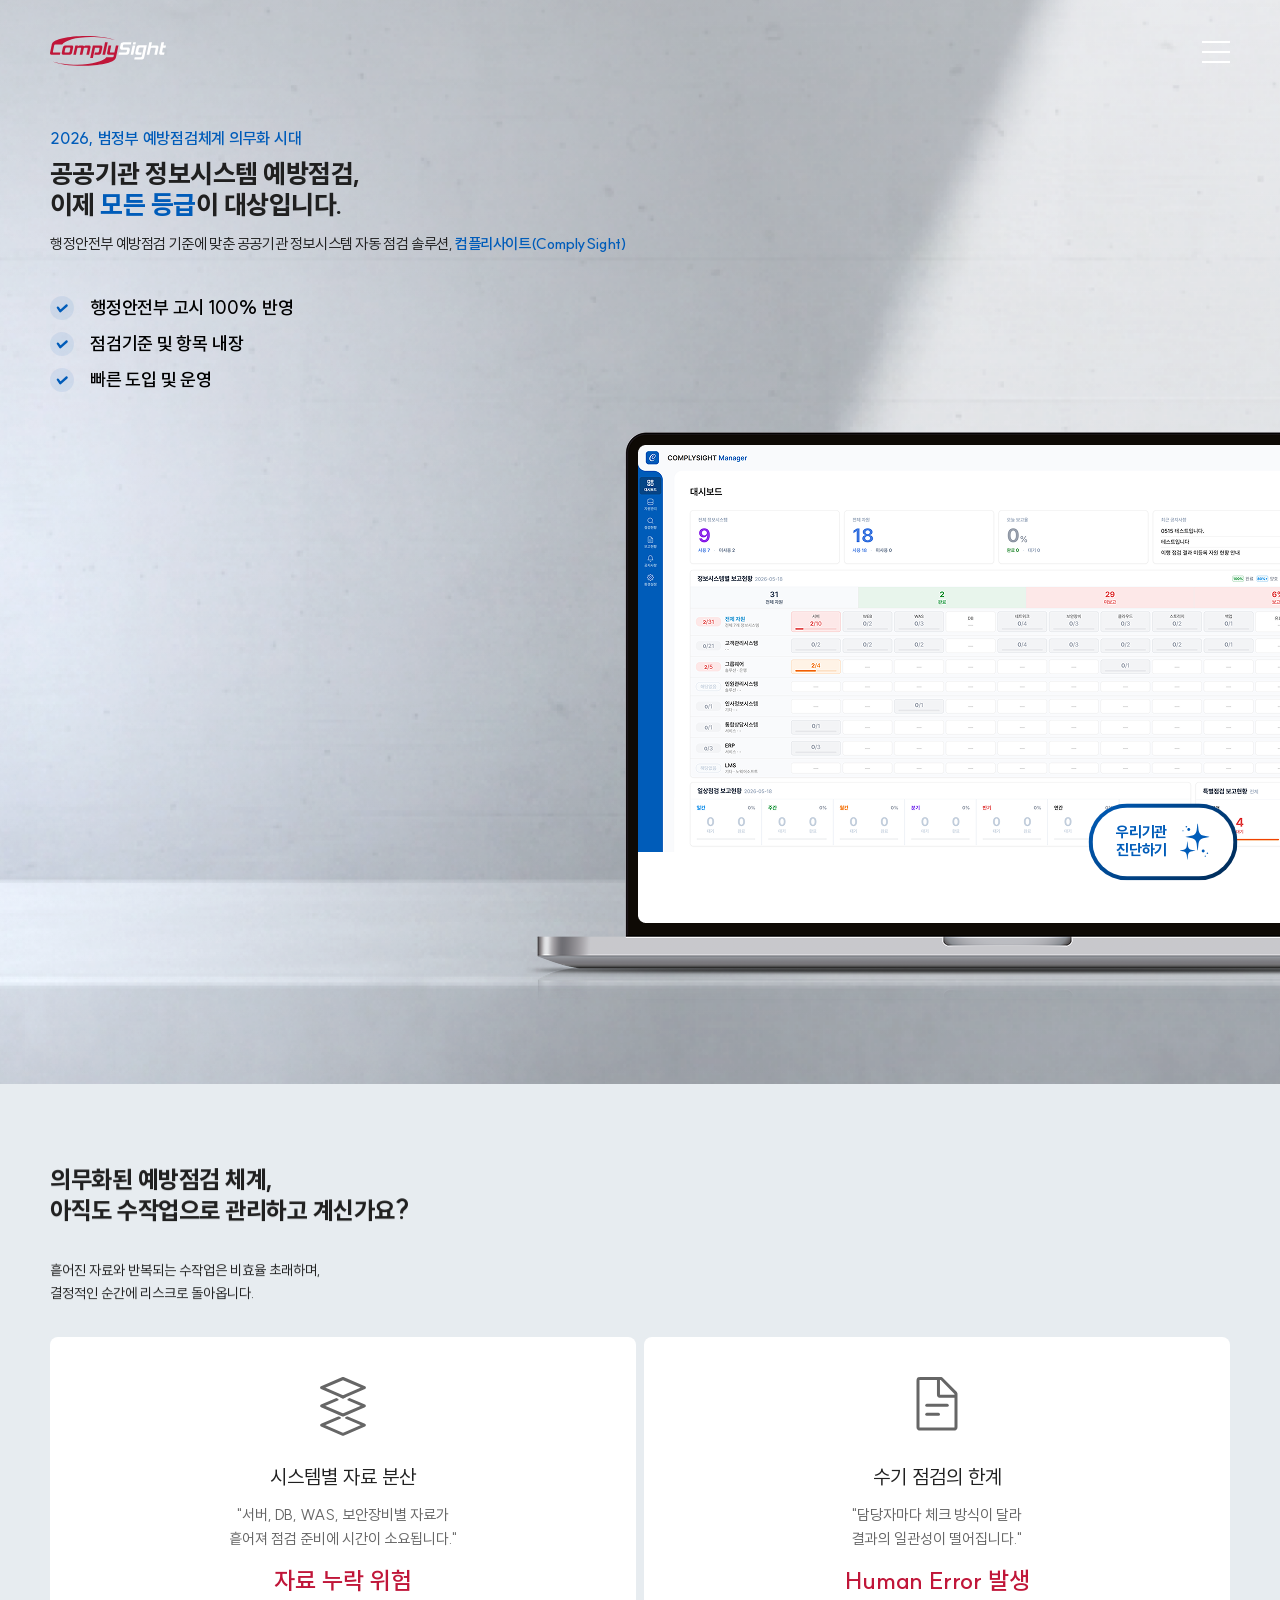
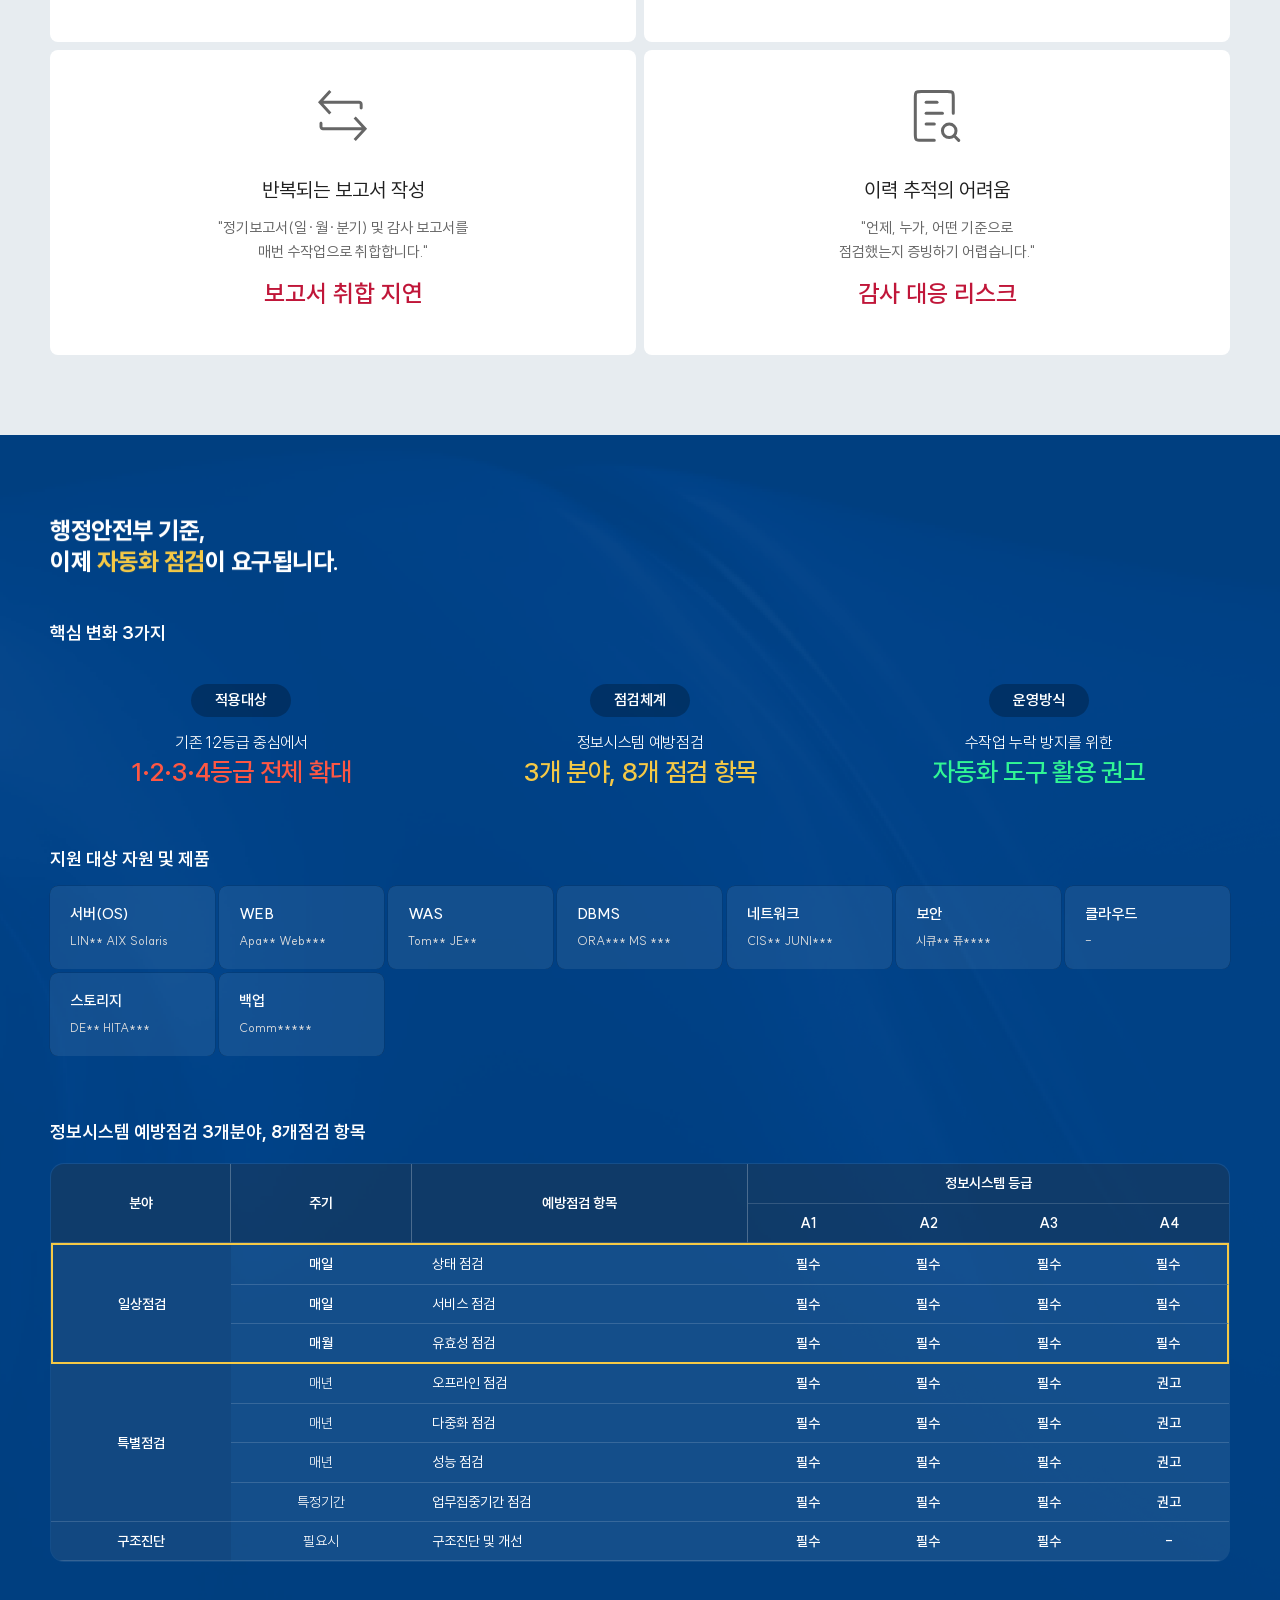
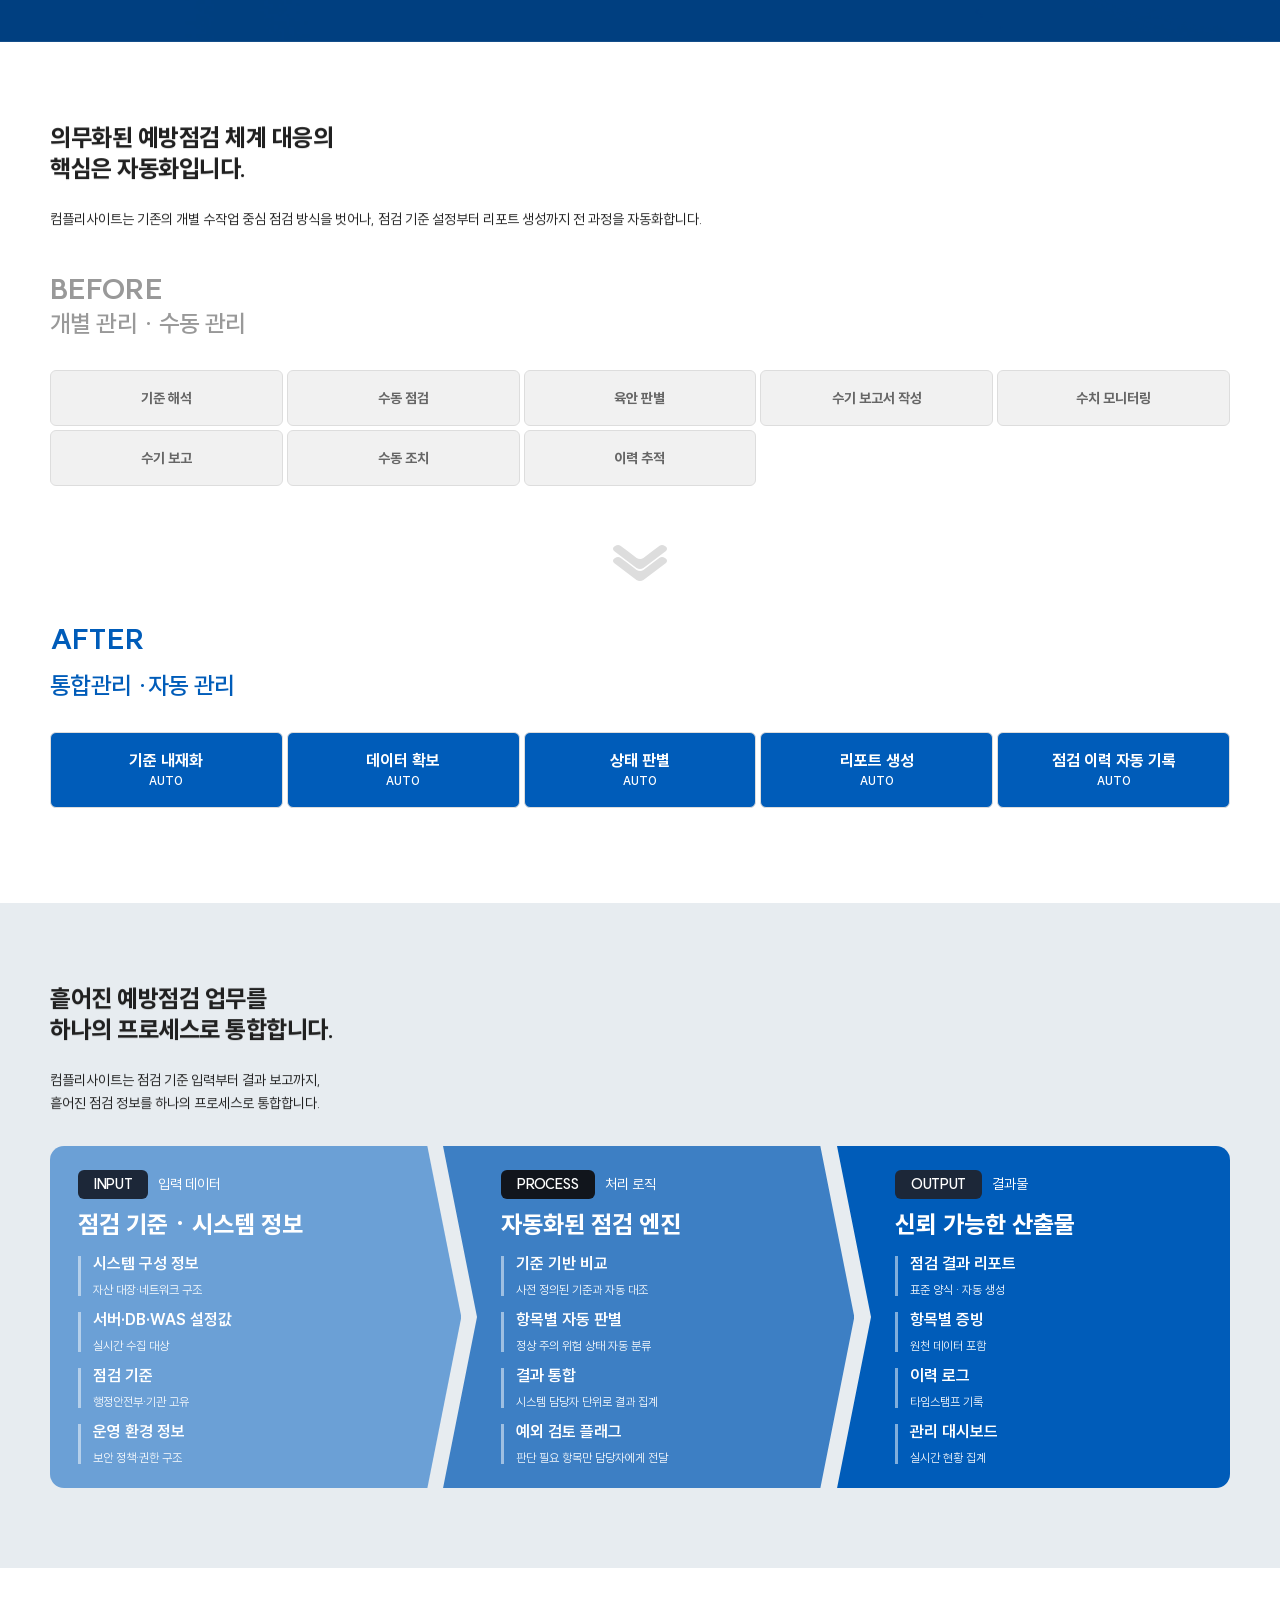
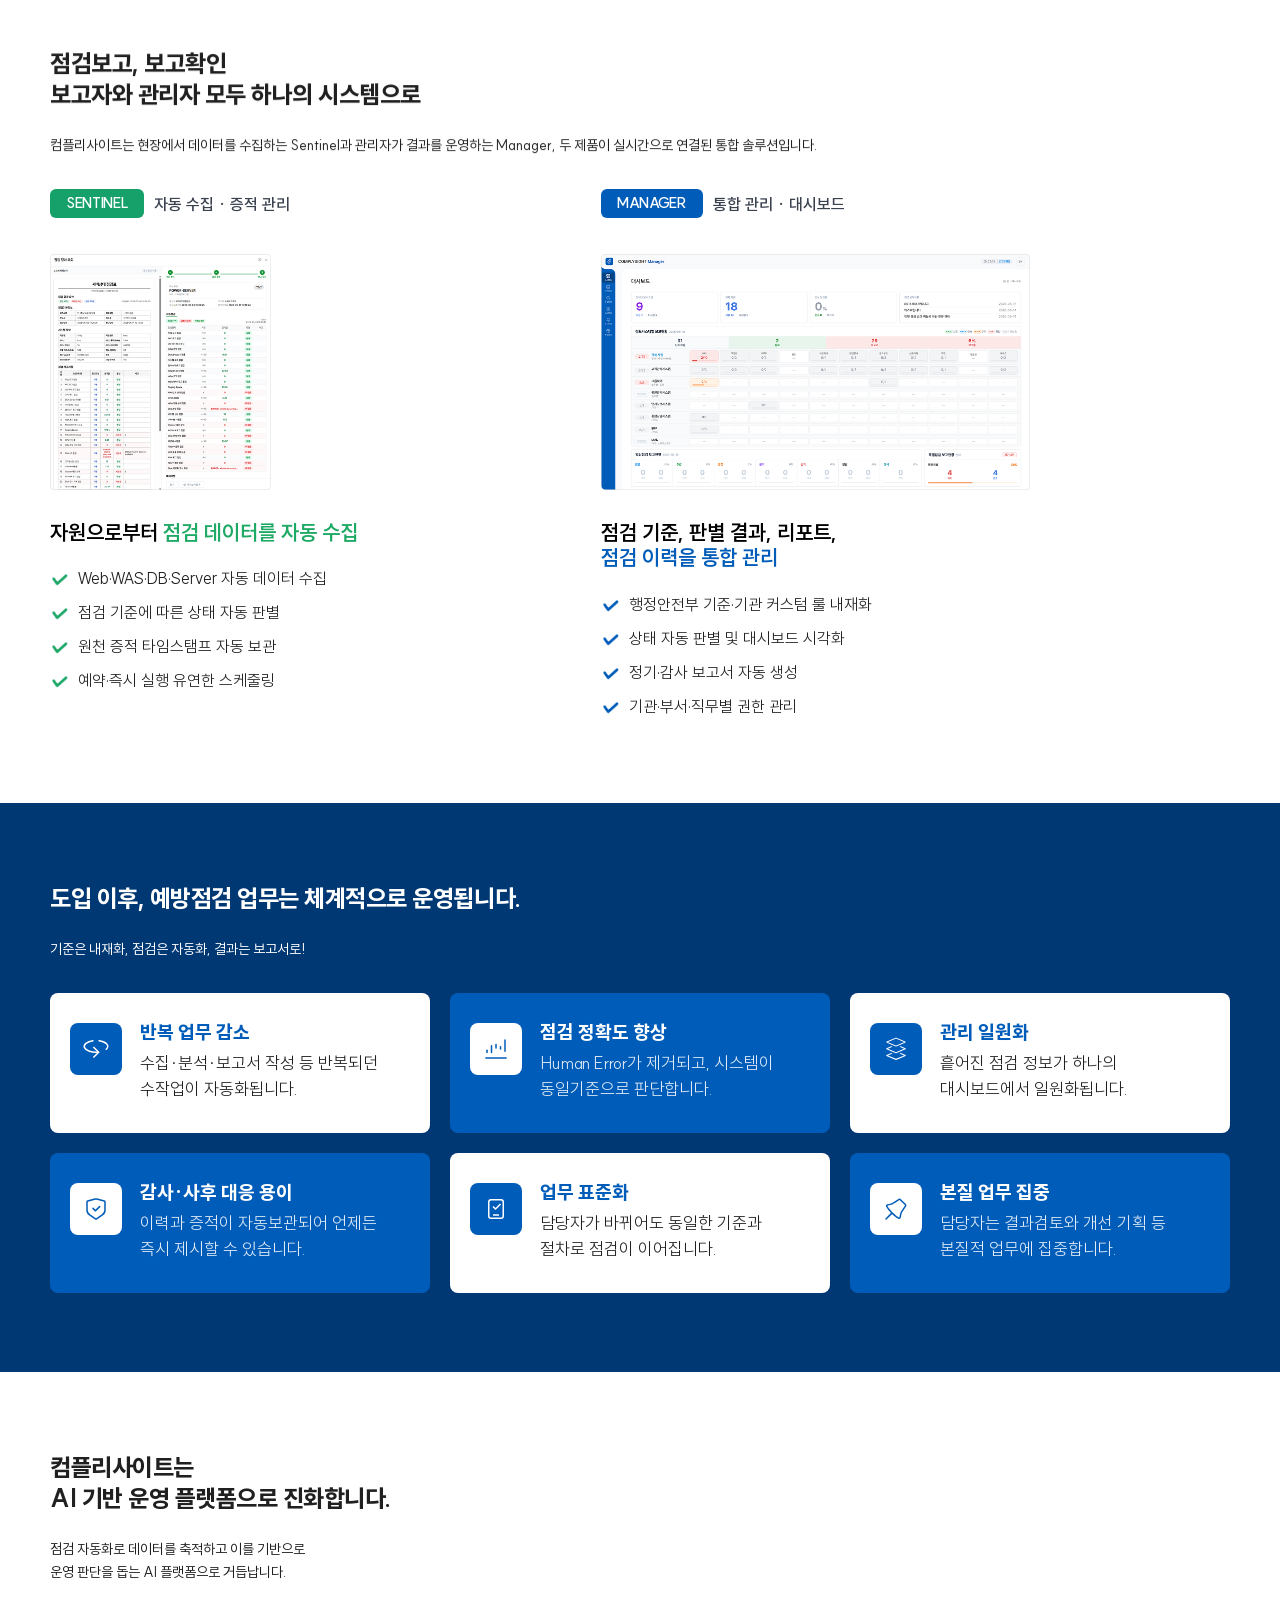
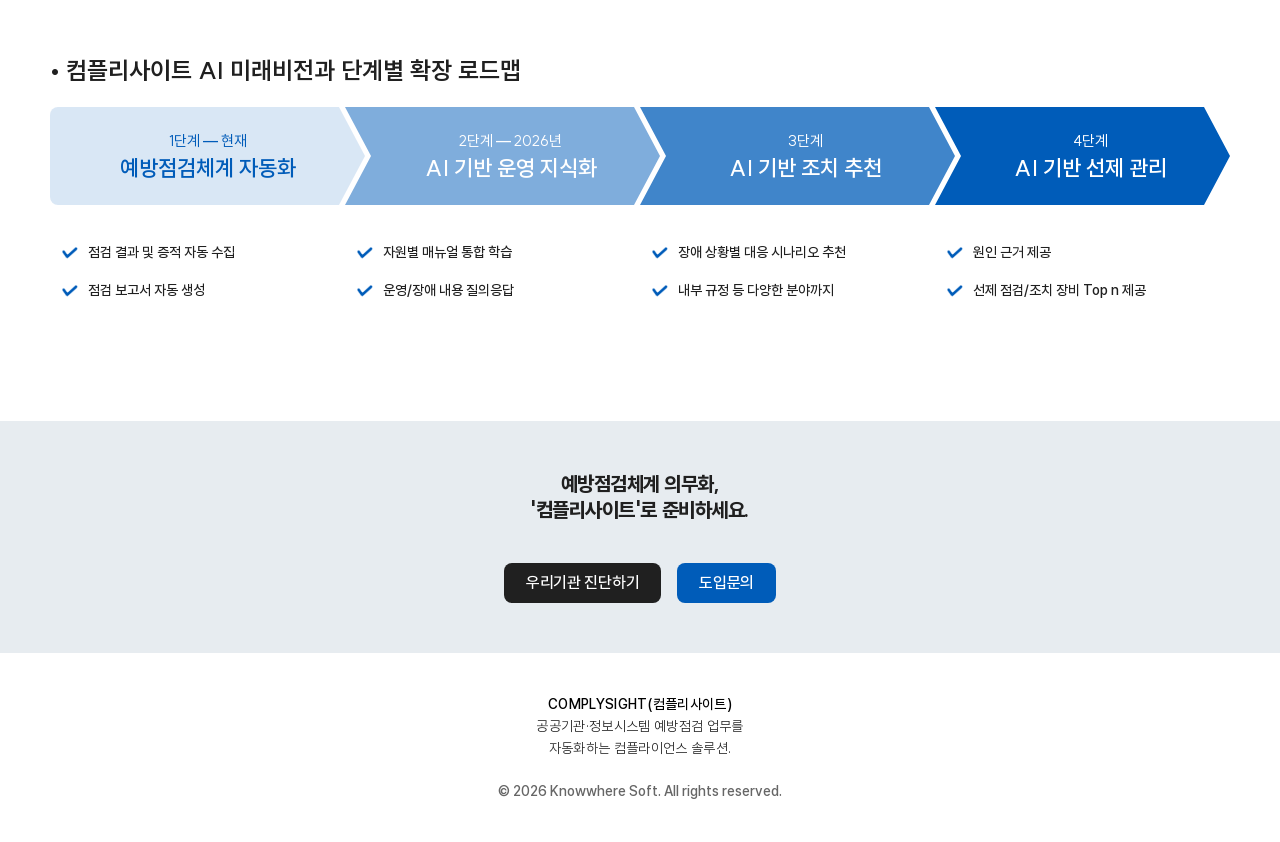
==== index.html @ 0e93faf1 "Tweak card/text styles and add buttons-float asset - card-desc 줄바꿈/정렬, 폰트 토큰화, gray-700·text-align 등" ====
<!DOCTYPE html>
<html lang="ko">

<head>
	<meta charset="UTF-8">
	<meta name="viewport" content="width=device-width, initial-scale=1.0">
	<title>컴플리사이트 랜딩페이지</title>
	<link rel="icon" href="assets/icons/favicon.ico">
	<link rel="stylesheet" href="css/common.css">
	<link rel="stylesheet" href="css/main.css">

</head>

<body>
	<div id="wrapper">
		<div class="contents-wrap">
			<!-- 헤더 -->
			<div class="header" id="header">
				<div class="contents-wrap">
					<div class="logo">
						<svg class="logo-svg" width="150" height="39" viewBox="0 0 150 39" fill="none"
							xmlns="http://www.w3.org/2000/svg" role="img" aria-label="컴플리사이트 로고">
							<path
								d="M28.6652 20.8664C28.5383 21.564 28.3481 22.1982 28.0944 22.6422C27.9041 23.0861 27.587 23.4032 27.2699 23.6569C26.9528 23.9106 26.5088 24.1009 25.938 24.1643C25.3672 24.2277 24.733 24.2912 23.9085 24.2912H18.581C17.3126 24.2912 16.4247 24.1643 15.9173 23.9106C15.4099 23.6569 15.1562 23.1496 15.1562 22.3885C15.1562 21.9445 15.2197 21.4372 15.3465 20.8664L16.4881 15.6023C16.6784 14.9047 16.8686 14.2704 17.0589 13.8265C17.2492 13.3825 17.5663 13.002 17.8834 12.8117C18.2005 12.558 18.6445 12.4312 19.2153 12.3044C19.7226 12.2409 20.4203 12.1775 21.1813 12.1775H26.5088C27.2065 12.1775 27.7773 12.2409 28.2212 12.3044C28.6652 12.3678 29.0457 12.4946 29.2994 12.6215C29.5531 12.7483 29.7433 12.9386 29.8702 13.1923C29.997 13.446 29.997 13.7631 29.997 14.0802C29.997 14.5241 29.9336 15.0315 29.8068 15.6023L28.6652 20.8664ZM25.4941 19.6613L26.1283 16.7439C26.1917 16.3 26.2551 15.9828 26.2551 15.7926C26.2551 15.4755 26.1283 15.2852 25.938 15.1584C25.7477 15.0949 25.3038 15.0315 24.6061 15.0315H21.879C21.4985 15.0315 21.1813 15.0315 20.9277 15.0949C20.674 15.0949 20.4837 15.2218 20.2934 15.2852C20.1032 15.412 20.0397 15.5389 19.9129 15.7926C19.8495 16.0463 19.7226 16.3 19.6592 16.7439L19.025 19.6613C18.9616 20.1053 18.8981 20.4224 18.8981 20.6127C18.8981 20.9298 19.025 21.12 19.2153 21.2469C19.4055 21.3103 19.8495 21.3737 20.5471 21.3737H23.2743C23.7182 21.3737 24.0353 21.3737 24.289 21.3103C24.5427 21.2469 24.733 21.1835 24.9233 21.0566C25.0501 20.9298 25.1769 20.7395 25.3038 20.5492C25.3672 20.359 25.4306 20.0419 25.4941 19.6613Z"
								fill="#C01639" />
							<path
								d="M50.4845 24.2912H47.0597L48.6453 16.8073C48.7087 16.4268 48.7721 16.1097 48.7721 15.856C48.7721 15.5389 48.6453 15.3486 48.455 15.2218C48.2647 15.1584 47.8208 15.0949 47.1231 15.0949H45.7913C45.3473 15.0949 45.0302 15.0949 44.7765 15.1584C44.5228 15.2218 44.3325 15.2852 44.1423 15.412C44.0154 15.5389 43.8886 15.7292 43.7617 15.9194C43.6983 16.1731 43.5715 16.4268 43.5081 16.8073L41.9225 24.2912H38.4977L40.2735 15.856C40.2735 15.5389 40.1467 15.3486 39.9564 15.2218C39.7661 15.1584 39.3222 15.0949 38.6245 15.0949H37.3561C36.9121 15.0949 36.595 15.0949 36.3413 15.1584C36.0877 15.2218 35.8974 15.2852 35.7071 15.412C35.5803 15.5389 35.4534 15.7292 35.3266 15.9194C35.2632 16.1731 35.1363 16.4268 35.0729 16.8073L33.5508 24.2912H30.126L32.7263 12.1775H36.1511L35.834 13.6996C36.4682 12.6849 37.3561 12.1775 38.4343 12.1775H40.6541C41.8591 12.1775 42.747 12.3044 43.1909 12.4946C43.6983 12.6849 43.952 13.0654 44.0154 13.6362C44.2057 13.1923 44.5862 12.8752 45.0936 12.6215C45.6644 12.3678 46.2352 12.2409 46.806 12.2409H49.0258C50.2942 12.2409 51.2456 12.3678 51.7529 12.6215C52.2603 12.8752 52.514 13.3825 52.514 14.1436C52.514 14.5241 52.4506 15.0315 52.2603 15.6657L50.4845 24.2912Z"
								fill="#C01639" />
							<path
								d="M66.3402 20.8657C66.2133 21.5633 66.023 22.1976 65.7694 22.6415C65.5157 23.0855 65.262 23.466 64.8814 23.6563C64.5009 23.91 64.057 24.0368 63.5496 24.1637C63.0422 24.2271 62.3446 24.2905 61.5835 24.2905H57.3976L58.0318 21.3731H60.9493C61.3932 21.3731 61.7738 21.3731 62.0274 21.3097C62.2811 21.2462 62.4714 21.1828 62.6617 21.056C62.7885 20.9291 62.9154 20.7389 62.9788 20.5486C63.0422 20.3583 63.1056 20.0412 63.2325 19.7241L63.8667 16.8067C63.9301 16.4261 63.9935 16.109 63.9935 15.9188C63.9935 15.6016 63.8667 15.4114 63.6764 15.2845C63.4862 15.1577 63.0422 15.1577 62.3446 15.1577H58.2221L55.4315 28.4129H52.0067L55.4315 12.2403H64.3106C65.5791 12.2403 66.467 12.3671 66.9744 12.6208C67.4818 12.8745 67.7354 13.3819 67.7354 14.1429C67.7354 14.5869 67.672 15.0943 67.5452 15.6651L66.3402 20.8657Z"
								fill="#C01639" />
							<path d="M71.2225 24.2897H67.7978L71.2225 8.18044H74.6474L71.2225 24.2897Z"
								fill="#C01639" />
							<path class="logo-wm"
								d="M102.553 20.8673C102.363 21.565 102.173 22.1992 101.982 22.6432C101.792 23.0871 101.475 23.4042 101.158 23.6579C100.841 23.9116 100.397 24.1019 99.8261 24.1653C99.3187 24.2287 98.6211 24.2921 97.7966 24.2921H88.4735L89.1077 21.3747H97.1623C97.5429 21.3747 97.86 21.3747 98.1137 21.3113C98.3674 21.2479 98.5576 21.1845 98.7479 21.121C98.9382 20.9942 99.0016 20.8673 99.1284 20.6137C99.1918 20.36 99.3187 20.1063 99.3821 19.6623L99.4455 19.2818C99.509 18.8378 99.5724 18.5207 99.5724 18.3305C99.5724 17.8231 99.2553 17.6328 98.621 17.6328H93.6741C92.6594 17.6328 91.8983 17.4425 91.2641 16.9986C90.6933 16.5546 90.3762 15.9838 90.3762 15.2862C90.3762 15.2228 90.3762 15.0959 90.3762 15.0325C90.3762 14.9691 90.3762 14.8422 90.4396 14.7788L91.1372 11.5443C91.3275 10.8466 91.5177 10.2124 91.708 9.76845C91.8983 9.32449 92.2154 8.94396 92.5325 8.75369C92.8496 8.5 93.2936 8.37316 93.8644 8.24631C94.3718 8.18289 95.0694 8.11947 95.8305 8.11947H105.217L104.583 11.0369H96.5915C96.211 11.0369 95.8939 11.0369 95.6402 11.1003C95.3865 11.1637 95.1962 11.2272 95.006 11.2906C94.8157 11.4174 94.7523 11.5443 94.6254 11.798C94.562 12.0516 94.4352 12.3053 94.3717 12.7493L94.3083 13.1298C94.2449 13.5738 94.1815 13.8909 94.1815 14.0812C94.1815 14.3983 94.3083 14.5885 94.4986 14.7154C94.7523 14.7788 95.1328 14.8422 95.8305 14.8422H100.524C102.3 14.8422 103.187 15.6667 103.187 17.3791C103.187 17.6962 103.187 18.0133 103.124 18.3305L102.553 20.8673Z"
								fill="currentColor" />
							<path class="logo-wm"
								d="M107.689 24.2921H104.265L106.865 12.1785H110.29L107.689 24.2921ZM110.543 10.91H107.119L107.689 8.11947H111.114L110.543 10.91Z"
								fill="currentColor" />
							<path class="logo-wm"
								d="M122.023 26.9551C121.896 27.6527 121.706 28.2869 121.452 28.7309C121.262 29.1749 120.945 29.492 120.628 29.7457C120.311 29.9993 119.867 30.1896 119.296 30.253C118.725 30.3165 118.091 30.3799 117.266 30.3799H108.895L109.529 27.4625H116.632C117.013 27.4625 117.393 27.4625 117.647 27.399C117.901 27.3356 118.091 27.2722 118.281 27.1453C118.408 27.0185 118.535 26.8282 118.662 26.638C118.725 26.4477 118.852 26.1306 118.915 25.7501L121.199 15.0317H117.076C116.632 15.0317 116.252 15.0317 115.998 15.0951C115.744 15.1585 115.554 15.222 115.364 15.3488C115.237 15.4757 115.11 15.6659 115.047 15.8562C114.983 16.0465 114.92 16.3636 114.793 16.6807L114.159 19.5981C114.095 19.9786 114.032 20.2957 114.032 20.486C114.032 20.8031 114.159 20.9934 114.349 21.1202C114.539 21.2471 114.983 21.2471 115.681 21.2471H118.598L117.964 24.1645H113.715C112.446 24.1645 111.558 24.0377 111.051 23.784C110.544 23.5303 110.29 23.0229 110.29 22.2618C110.29 21.8179 110.353 21.3105 110.48 20.7397L111.622 15.4757C111.812 14.778 112.002 14.1438 112.193 13.6998C112.383 13.2559 112.7 12.8753 113.017 12.6216C113.334 12.368 113.778 12.2411 114.349 12.1143C114.856 12.0508 115.554 11.9874 116.315 11.9874H125.194L122.023 26.9551Z"
								fill="currentColor" />
							<path class="logo-wm"
								d="M138.39 24.2921H134.966L136.551 16.8083C136.615 16.3644 136.678 16.0473 136.678 15.857C136.678 15.5399 136.551 15.3496 136.361 15.2228C136.171 15.1593 135.727 15.0959 135.029 15.0959H132.302C131.858 15.0959 131.541 15.0959 131.287 15.1593C131.034 15.2228 130.843 15.2862 130.653 15.413C130.526 15.5399 130.399 15.7301 130.272 15.9204C130.209 16.1741 130.082 16.4278 130.019 16.8083L128.433 24.2921H125.008L128.433 8.11947H131.858L130.653 13.7006C131.287 12.6859 132.175 12.1785 133.253 12.1785H136.868C138.137 12.1785 139.025 12.3053 139.532 12.559C140.039 12.8127 140.293 13.3201 140.293 14.0812C140.293 14.5251 140.23 15.0325 140.103 15.6033L138.39 24.2921Z"
								fill="currentColor" />
							<path class="logo-wm"
								d="M147.463 24.2897H144.673C143.404 24.2897 142.516 24.1628 142.009 23.9092C141.501 23.6555 141.248 23.1481 141.248 22.387C141.248 21.9431 141.311 21.4357 141.438 20.8649L144.102 8.18044H147.527L146.639 12.176H150L149.366 15.0935H146.068L145.116 19.6599C145.053 20.1038 144.99 20.4209 144.99 20.6112C144.99 20.9283 145.116 21.1186 145.307 21.2454C145.497 21.3088 145.941 21.3723 146.639 21.3723H148.097L147.463 24.2897Z"
								fill="currentColor" />
							<path
								d="M45.9811 0C23.4662 0 4.94694 4.24929 2.79058 9.64018C2.79058 9.70361 2.72716 9.70361 2.72716 9.76703C2.47347 10.211 2.34662 10.7818 2.15636 11.5429L0.190269 20.8659C0.0634242 21.4367 0 21.9441 0 22.3881C0 23.1491 0.25369 23.6565 0.761068 23.9102C1.26845 24.1639 2.15636 24.2907 3.4248 24.2907H12.8113L13.4455 21.3733H5.39089C4.75667 21.3733 4.31271 21.3099 4.05903 21.2465C3.86876 21.183 3.74191 20.9293 3.74191 20.6122C3.74191 20.4854 3.80534 20.1683 3.86876 19.6609L5.32747 12.6845C5.39089 12.3039 5.45432 12.0502 5.58116 11.7965C5.64458 11.5429 5.77143 11.416 5.96169 11.2892C6.08854 11.1623 6.34223 11.0989 6.59592 11.0355C6.8496 10.9721 7.16672 10.9721 7.61067 10.9721H15.7921C19.4706 6.08854 32.9162 1.33187 52.3868 1.33187C65.3883 1.33187 76.9312 2.98085 84.2882 5.51774C76.8044 2.2832 62.4709 0 45.9811 0Z"
								fill="#C01639" />
							<path
								d="M85.2398 12.1775L83.2737 21.3737H79.1512C78.517 21.3737 78.073 21.3103 77.8194 21.2469C77.6291 21.12 77.5022 20.9298 77.5022 20.6127C77.5022 20.359 77.5657 20.1053 77.6291 19.7248L79.2146 12.1775H75.7898L73.9506 20.8664C73.8237 21.4372 73.7603 22.008 73.7603 22.3885C73.7603 23.1496 74.014 23.6569 74.5214 23.9106C75.0288 24.1643 75.9167 24.2912 77.1851 24.2912H82.6394L82.3223 25.8133C82.2589 26.1938 82.1955 26.5109 82.0686 26.7012C82.0052 26.8915 81.8784 27.0817 81.6881 27.2086C81.5613 27.3354 81.3076 27.3988 81.0539 27.4623C80.8002 27.5257 80.4831 27.5257 80.0391 27.5257H72.9358C69.2573 32.4092 54.7336 37.1025 35.3264 37.1025C22.3249 37.1025 10.782 35.4535 3.42503 32.9166C10.782 36.278 25.1154 38.5612 41.6052 38.5612C63.9299 38.5612 82.3223 34.3753 84.7324 29.0478C84.7958 28.9844 84.7958 28.921 84.8592 28.8576C85.0495 28.4136 85.2398 27.8428 85.43 27.0817L88.5377 12.3044H85.2398V12.1775Z"
								fill="#C01639" />
						</svg>
					</div>
					<!-- pc용 -->
					<ul class="gnb lg-none">
						<li><a href="#features" class="gnb-menu">컴플리사이트</a></li>
						<li><a href="#pricing" class="gnb-menu">매니저</a></li>
						<li><a href="#contact" class="gnb-menu">센티널</a></li>
						<li><a href="#contact" class="gnb-menu">가격</a></li>
					</ul>
					<div class="buttons lg-none">
						<a href="" class="btn introbtn blackbg">예방점검 항목 확인</a>
						<a href="" class="btn introbtn bluebg">도입 문의</a>
					</div>
					<!-- //pc용 -->
					<button type="button" class="btn btn-hamburger" aria-label="메뉴 열기" aria-expanded="false"
						data-target=".menuPop">
						<span></span>
					</button>
				</div>
				<!-- 모바일 메뉴 패널 -->
				<div class="layerPop menuPop">
					<div class="layerbg backdrop"></div>
					<div class="layerPop-contents">
						<ul class="contents-top">
							<li class="logos">
								<a href="/" class="logo"></a>
							</li>

						</ul>
						<div class="layerPop-maincontent">
							<ul class="menus">
								<li class="menu">
									<a href="#" class="menu-tit">컴플리사이트</a>
								</li>
								<li class="menu">
									<a href="#" class="menu-tit">
										매니저
									</a>
								</li>
								<li class="menu">
									<a href="#" class="menu-tit">
										센티널
									</a>
								</li>
								<li class="menu">
									<a href="#" class="menu-tit">
										가격
									</a>
								</li>
							</ul>
							<div class="buttons popbottomBtn">
								<a href="" class="btn intro-smallbtn blackbg">예방점검 항목 확인</a>
								<a href="" class="btn intro-smallbtn bluebg">도입 문의</a>
							</div>
						</div>

					</div>
				</div>
			</div>
			<!-- //헤더 -->

			<div class="container">
				<!-- Part1: 컴플리사이트 인트로 -->
				<section class="section1 scene" data-scene="hero">
					<div class="contents-wrap">
						<div class="visual-contents">
							<div class="visual-top">
								<p class="visual-subtit">2026, 범정부 예방점검체계 의무화 시대</p>
								<p class="visual-tit">공공기관 정보시스템 예방점검,<br>
									이제 <span class="blue-txt">모든 등급</span>이 대상입니다.</p>
							</div>
							<p class="visual-middle">행정안전부 예방점검 기준에 맞춘 공공기관 정보시스템 자동 점검 솔루션,<br class="lg-block">
								<span class="blue-txt visual-name">컴플리사이트(ComplySight)</span>
							</p>
							<ul class="visual-bottom">
								<li class="visual-point">
									행정안전부 고시 100% 반영
								</li>
								<li class="visual-point">
									점검기준 및 항목 내장
								</li>
								<li class="visual-point">
									빠른 도입 및 운영
								</li>
							</ul>
						</div>
						<div class="visual-image">
							<img src="assets/images/section1-laptop.png" alt="">

						</div>
						<!-- 플로팅 진단 버튼 (PC: 우하단 고정 / 모바일: 중앙 타원 고정) -->
						<a href="#" class="float-diagnose" aria-label="우리기관 진단하기">
							<span class="float-diagnose-txt"><span class="fd-line1">우리기관</span> <span
									class="fd-line2">진단하기</span></span>
							<img class="float-diagnose-ico" src="assets/icons/btn-float.svg" alt="">
						</a>
					</div>
				</section>
				<!-- //Part1: 컴플리사이트 인트로 -->

				<!-- Part2: 수작업 문제점 -->
				<section class="section2 scene" data-scene="problem">
					<div class="contents-wrap">
						<div class="section-head">
							<p class="section-tit">의무화된 예방점검 체계,<br>아직도 수작업으로 관리하고 계신가요?</p>
							<p class="section-subtit">흩어진 자료와 반복되는 수작업은 비효율 초래하며, <br class="md-block">결정적인 순간에 리스크로
								돌아옵니다.</p>
						</div>
						<ul class="cards">
							<li class="card">
								<div class="card-ico">
									<img src="assets/icons/section2-icon1.svg" alt="">
								</div>
								<div class="card-contents">
									<p class="card-tit">시스템별 자료 분산</p>
									<p class="card-desc">"서버, DB, WAS, 보안장비별 자료가<br>
										흩어져 점검 준비에 시간이 소요됩니다."</p>
									<p class="card-danger">자료 누락 위험</p>
								</div>
							</li>
							<li class="card">
								<div class="card-ico">
									<img src="assets/icons/section2-icon2.svg" alt="">
								</div>
								<div class="card-contents">
									<p class="card-tit">수기 점검의 한계</p>
									<p class="card-desc">"담당자마다 체크 방식이 달라<br>
										결과의 일관성이 떨어집니다."</p>
									<p class="card-danger">Human Error 발생</p>
								</div>
							</li>
							<li class="card">
								<div class="card-ico">
									<img src="assets/icons/section2-icon3.svg" alt="">
								</div>
								<div class="card-contents">
									<p class="card-tit">반복되는 보고서 작성</p>
									<p class="card-desc">"정기보고서(일·월·분기) 및 감사 보고서를<br>
										매번 수작업으로 취합합니다."</p>
									<p class="card-danger">보고서 취합 지연</p>
								</div>
							</li>
							<li class="card">
								<div class="card-ico">
									<img src="assets/icons/section2-icon4.svg" alt="">
								</div>
								<div class="card-contents">
									<p class="card-tit">이력 추적의 어려움</p>
									<p class="card-desc">"언제, 누가, 어떤 기준으로<br>
										점검했는지 증빙하기 어렵습니다."</p>
									<p class="card-danger">감사 대응 리스크</p>
								</div>
							</li>
						</ul>
					</div>
				</section>
				<!-- //Part2: 수작업 문제점 -->

				<!-- Part3: 자동화 점검 항목-->
				<section class="section3 scene" data-scene="table">
					<div class="contents-wrap">
						<div class="section-head">
							<p class="section-tit white-txt">행정안전부 기준,<br>
								이제 <span class="yellow-txt">자동화 점검</span>이 요구됩니다.</p>
						</div>
						<ul class="rev-contents">
							<li class="rev-left">
								<p class="rev-label">핵심 변화 3가지</p>
								<div class="change-row">
									<div class="change-item">
										<span class="change-pill">적용대상</span>
										<p class="change-from">기존 1·2등급 중심에서</p>
										<p class="change-to lightred-txt">1·2·3·4등급 전체 확대</p>
									</div>
									<div class="change-item">
										<span class="change-pill">점검체계</span>
										<p class="change-from">정보시스템 예방점검</p>
										<p class="change-to yellow-txt">3개 분야, 8개 점검 항목</p>
									</div>
									<div class="change-item">
										<span class="change-pill">운영방식</span>
										<p class="change-from">수작업 누락 방지를 위한</p>
										<p class="change-to lightgreen-txt">자동화 도구 활용 권고</p>
									</div>
								</div>
								<p class="rev-label product-label">지원 대상 자원 및 제품</p>
								<ul class="product-grid">
									<li class="product-card">
										<p class="product-tit">서버(OS)</p>
										<p class="product-sub">LIN** AIX Solaris</p>
									</li>
									<li class="product-card">
										<p class="product-tit">WEB</p>
										<p class="product-sub">Apa** Web***</p>
									</li>
									<li class="product-card">
										<p class="product-tit">WAS</p>
										<p class="product-sub">Tom** JE**</p>
									</li>
									<li class="product-card">
										<p class="product-tit">DBMS</p>
										<p class="product-sub">ORA*** MS ***</p>
									</li>
									<li class="product-card">
										<p class="product-tit">네트워크</p>
										<p class="product-sub">CIS** JUNI***</p>
									</li>
									<li class="product-card">
										<p class="product-tit">보안</p>
										<p class="product-sub">시큐** 퓨****</p>
									</li>
									<li class="product-card">
										<p class="product-tit">클라우드</p>
										<p class="product-sub">-</p>
									</li>
									<li class="product-card">
										<p class="product-tit">스토리지</p>
										<p class="product-sub">DE** HITA***</p>
									</li>
									<li class="product-card">
										<p class="product-tit">백업</p>
										<p class="product-sub">Comm*****</p>
									</li>
								</ul>
							</li>
							<li class="rev-right">
								<p class="rev-label">정보시스템 예방점검 3개분야, 8개점검 항목</p>
								<div class="table-scroll">
									<table class="table">
										<colgroup>
											<col style="width: 15%">
											<col style="width: 15%">
											<col style="width: 28%">
											<col style="width: 10%">
											<col style="width: 10%">
											<col style="width: 10%">
											<col style="width: 10%">
										</colgroup>
										<thead>
											<tr>
												<th rowspan="2">분야</th>
												<th rowspan="2">주기</th>
												<th rowspan="2">예방점검 항목</th>
												<th colspan="4">정보시스템 등급</th>
											</tr>
											<tr>
												<th class="br-none">A1</th>
												<th class="br-none">A2</th>
												<th class="br-none">A3</th>
												<th>A4</th>
											</tr>
										</thead>
										<tbody>
											<tr class="grp">
												<td rowspan="3" class="title">일상점검</td>
												<td class="txt-bold">매일</td>
												<td class="txt-left">상태 점검</td>
												<td class="txt-bold">필수</td>
												<td class="txt-bold">필수</td>
												<td class="txt-bold">필수</td>
												<td class="txt-bold">필수</td>
											</tr>
											<tr class="grp">
												<td class="txt-bold">매일</td>
												<td class="txt-left">서비스 점검</td>
												<td class="txt-bold">필수</td>
												<td class="txt-bold">필수</td>
												<td class="txt-bold">필수</td>
												<td class="txt-bold">필수</td>
											</tr>
											<tr class="grp">
												<td class="txt-bold">매월</td>
												<td class="txt-left">유효성 점검</td>
												<td class="txt-bold">필수</td>
												<td class="txt-bold">필수</td>
												<td class="txt-bold">필수</td>
												<td class="txt-bold">필수</td>
											</tr>
											<tr>
												<td rowspan="4" class="title">특별점검</td>
												<td class="txt-light">매년</td>
												<td class="txt-left">오프라인 점검</td>
												<td class="txt-bold">필수</td>
												<td class="txt-bold">필수</td>
												<td class="txt-bold">필수</td>
												<td class="txt-bold">권고</td>
											</tr>
											<tr>
												<td class="txt-light">매년</td>
												<td class="txt-left">다중화 점검</td>
												<td class="txt-bold">필수</td>
												<td class="txt-bold">필수</td>
												<td class="txt-bold">필수</td>
												<td class="txt-bold">권고</td>
											</tr>
											<tr>
												<td class="txt-light">매년</td>
												<td class="txt-left">성능 점검</td>
												<td class="txt-bold">필수</td>
												<td class="txt-bold">필수</td>
												<td class="txt-bold">필수</td>
												<td class="txt-bold">권고</td>
											</tr>
											<tr>
												<td class="txt-light">특정기간</td>
												<td class="txt-left">업무집중기간 점검</td>
												<td class="txt-bold">필수</td>
												<td class="txt-bold">필수</td>
												<td class="txt-bold">필수</td>
												<td class="txt-bold">권고</td>
											</tr>
											<tr>
												<td class="title">구조진단</td>
												<td class="txt-light">필요시</td>
												<td class="txt-left">구조진단 및 개선</td>
												<td class="txt-bold">필수</td>
												<td class="txt-bold">필수</td>
												<td class="txt-bold">필수</td>
												<td class="txt-bold">-</td>
											</tr>
										</tbody>
									</table>
								</div>
							</li>
						</ul>
					</div>
				</section>
				<!-- //Part3: 자동화 점검 항목-->

				<!-- Part4: 자동관리-->
				<section class="section4 scene" data-scene="after">
					<div class="contents-wrap">
						<div class="section-head">
							<p class="section-tit">의무화된 예방점검 체계 대응의<br>
								핵심은 자동화입니다.</p>
							<p class="section-subtit">컴플리사이트는 기존의 개별 수작업 중심 점검 방식을 벗어나, 점검 기준 설정부터 리포트 생성까지 전 과정을
								자동화합니다.</p>
						</div>
						<ul class="before-after">
							<li class="before">
								<p class="maintit">BEFORE <span class="subtit">개별 관리 · 수동 관리</span></p>
								<ul class="smallboxs">
									<li class="smallbox">기준 해석</li>
									<li class="smallbox">수동 점검</li>
									<li class="smallbox">육안 판별</li>
									<li class="smallbox">수기 보고서 작성</li>
									<li class="smallbox">수치 모니터링</li>
									<li class="smallbox">수기 보고</li>
									<li class="smallbox">수동 조치</li>
									<li class="smallbox">이력 추적</li>
								</ul>
							</li>
							<div class="arrow-down">
								<svg width="54" height="36" viewBox="0 0 54 36" fill="none"
									xmlns="http://www.w3.org/2000/svg">
									<path class="chevron chevron-lower" fill-rule="evenodd" clip-rule="evenodd"
										d="M52.3266 18.5545L30.4272 34.9503C28.4242 36.3499 25.4864 36.3499 23.4834 34.9503L1.71747 18.5545C-0.285526 17.0549 -0.686126 15.0554 1.31687 13.5558L2.11807 12.9559C3.85401 11.8562 5.85701 11.5563 7.45941 12.856C12.8007 16.8549 18.2756 20.9539 23.617 24.9529C25.62 26.3525 28.5577 26.3525 30.4272 24.9529C35.902 20.9539 41.2434 16.8549 46.5847 12.856C48.1871 11.5563 50.1901 11.8562 51.926 12.9559L52.7272 13.5558C54.7302 15.0554 54.1961 17.0549 52.3266 18.5545Z"
										fill="#DDDDDD" />
									<path class="chevron chevron-upper" fill-rule="evenodd" clip-rule="evenodd"
										d="M52.3266 6.5545L30.4272 22.9503C28.4242 24.3499 25.4864 24.3499 23.4834 22.9503L1.71747 6.5545C-0.285526 5.05489 -0.686126 3.0554 1.31687 1.55579L2.11807 0.955947C3.85401 -0.14377 5.85701 -0.443692 7.45941 0.855972C12.8007 4.85494 18.2756 8.95388 23.617 12.9529C25.62 14.3525 28.5577 14.3525 30.4272 12.9529C35.902 8.95388 41.2434 4.85494 46.5847 0.855972C48.1871 -0.443692 50.1901 -0.14377 51.926 0.955947L52.7272 1.55579C54.7302 3.0554 54.1961 5.05489 52.3266 6.5545Z"
										fill="#DDDDDD" />
								</svg>

							</div>
							<li class="after">
								<p class="maintit blue-txt">AFTER <span class="subtit blue-txt">통합관리 ·<span
											class="auto-emph"><i>자</i><i>동</i> <i>관</i><i>리</i></span></span></p>
								<ul class="smallboxs type1">
									<li class="smallbox bluebg">
										기준 내재화
										<p class="smallbox-subtit">AUTO</p>
									</li>
									<li class="smallbox bluebg">
										데이터 확보
										<p class="smallbox-subtit">AUTO</p>
									</li>
									<li class="smallbox bluebg">
										상태 판별
										<p class="smallbox-subtit">AUTO</p>
									</li>
									<li class="smallbox bluebg">
										리포트 생성
										<p class="smallbox-subtit">AUTO</p>
									</li>
									<li class="smallbox bluebg">
										점검 이력 자동 기록
										<p class="smallbox-subtit">AUTO</p>
									</li>
								</ul>
							</li>
						</ul>
					</div>
				</section>
				<!-- //Part4: 자동관리-->

				<!-- Part5: 프로세스-->
				<section class="section5 scene" data-scene="system">
					<div class="contents-wrap">
						<div class="section-head">
							<p class="section-tit">흩어진 예방점검 업무를<br>
								하나의 프로세스로 통합합니다.</p>
							<p class="section-subtit">컴플리사이트는 점검 기준 입력부터 결과 보고까지, <br class="sm-block">흩어진 점검 정보를 하나의
								프로세스로 통합합니다.</p>
						</div>
						<div class="ipo-flow">
							<div class="ipo-card ipo-input">
								<p class="ipo-head"><span class="ipo-pill dark">INPUT</span> 입력 데이터</p>
								<h3>점검 기준 · 시스템 정보</h3>
								<ul class="ipo-list">
									<li><b>시스템 구성 정보</b><span>자산 대장·네트워크 구조</span></li>
									<li><b>서버·DB·WAS 설정값</b><span>실시간 수집 대상</span></li>
									<li><b>점검 기준</b><span>행정안전부·기관 고유</span></li>
									<li><b>운영 환경 정보</b><span>보안 정책·권한 구조</span></li>
								</ul>
							</div>
							<div class="ipo-card ipo-process ">
								<p class="ipo-head"><span class="ipo-pill darker">PROCESS</span> 처리 로직</p>
								<h3>자동화된 점검 엔진</h3>
								<ul class="ipo-list">
									<li><b>기준 기반 비교</b><span>사전 정의된 기준과 자동 대조</span></li>
									<li><b>항목별 자동 판별</b><span>정상 주의 위험 상태 자동 분류</span></li>
									<li><b>결과 통합</b><span>시스템 담당자 단위로 결과 집계</span></li>
									<li><b>예외 검토 플래그</b><span>판단 필요 항목만 담당자에게 전달</span></li>
								</ul>
							</div>
							<div class="ipo-card ipo-output ">
								<p class="ipo-head"><span class="ipo-pill dark">OUTPUT</span> 결과물</p>
								<h3>신뢰 가능한 산출물</h3>
								<ul class="ipo-list">
									<li><b>점검 결과 리포트</b><span>표준 양식 · 자동 생성</span></li>
									<li><b>항목별 증빙</b><span>원천 데이터 포함</span></li>
									<li><b>이력 로그</b><span>타임스탬프 기록</span></li>
									<li><b>관리 대시보드</b><span>실시간 현황 집계</span></li>
								</ul>
							</div>
						</div>
					</div>
				</section>
				<!-- //Part5: 프로세스-->

				<!-- Part6: sentinel&manager-->
				<section class="section6" data-scene="one">
					<div class="contents-wrap">
						<div class="section-head">
							<p class="section-tit">점검보고, 보고확인<br>
								보고자와 관리자 모두 하나의 시스템으로</p>
							<p class="section-subtit">컴플리사이트는 현장에서 데이터를 수집하는 Sentinel과 관리자가 결과를 운영하는 Manager, 두 제품이
								실시간으로 연결된 통합 솔루션입니다.</p>
						</div>
						<div class="product-cols">
							<div class="product-col ">
								<p class="product-tag"><span class="ipo-pill green">SENTINEL</span> 자동 수집 · 증적 관리</p>
								<div class="product-shot">
									<img src="assets/images/section6-img1.png" alt="Sentinel 점검 결과 조회 화면">
								</div>
								<h3>자원으로부터 <span class="sentinel-txt">점검 데이터를 자동 수집</span></h3>
								<ul class="check-list green-check">
									<li>Web·WAS·DB·Server 자동 데이터 수집</li>
									<li>점검 기준에 따른 상태 자동 판별</li>
									<li>원천 증적 타임스탬프 자동 보관</li>
									<li>예약·즉시 실행 유연한 스케줄링</li>
								</ul>
							</div>
							<div class="product-col ">
								<p class="product-tag"><span class="ipo-pill blue">MANAGER</span> 통합 관리 · 대시보드</p>
								<div class="product-shot">
									<img src="assets/images/section6-img2.png" alt="Manager 통합 대시보드 화면">
								</div>
								<h3>점검 기준, 판별 결과, 리포트, <br class="sm-block"><span class="manager-txt">점검 이력을 통합
										관리</span></h3>
								<ul class="check-list blue-check">
									<li>행정안전부 기준·기관 커스텀 룰 내재화</li>
									<li>상태 자동 판별 및 대시보드 시각화</li>
									<li>정기·감사 보고서 자동 생성</li>
									<li>기관·부서·직무별 권한 관리</li>
								</ul>
							</div>
						</div>
					</div>
				</section>
				<!-- //Part6: sentinel&manager-->

				<!-- Part7: 프로세스 장점-->
				<section class="section7 scene" data-scene="benefit">
					<div class="contents-wrap">
						<div class="section-head">
							<p class="section-tit white-txt">도입 이후,<br class="lg-block">
								예방점검 업무는 체계적으로 운영됩니다.</p>
							<p class="section-subtit white-txt">기준은 내재화, 점검은 자동화, 결과는 보고서로!</p>
						</div>
						<div class="benefit-grid">
							<div class="benefit-card ">
								<div class="benefit-ico"><img src="assets/icons/section7-icon1.svg" alt=""></div>
								<div>
									<h3>반복 업무 감소</h3>
									<p>수집·분석·보고서 작성 등 반복되던 수작업이 자동화됩니다.</p>
								</div>
							</div>
							<div class="benefit-card highlight ">
								<div class="benefit-ico"><img src="assets/icons/section7-icon2.svg" alt=""></div>
								<div>
									<h3>점검 정확도 향상</h3>
									<p>Human Error가 제거되고, 시스템이 동일기준으로 판단합니다.</p>
								</div>
							</div>
							<div class="benefit-card ">
								<div class="benefit-ico"><img src="assets/icons/section7-icon3.svg" alt=""></div>
								<div>
									<h3>관리 일원화</h3>
									<p>흩어진 점검 정보가 하나의 대시보드에서 일원화됩니다.</p>
								</div>
							</div>
							<div class="benefit-card highlight ">
								<div class="benefit-ico"><img src="assets/icons/section7-icon4.svg" alt=""></div>
								<div>
									<h3>감사·사후 대응 용이</h3>
									<p>이력과 증적이 자동보관되어 언제든 즉시 제시할 수 있습니다.</p>
								</div>
							</div>
							<div class="benefit-card ">
								<div class="benefit-ico"><img src="assets/icons/section7-icon5.svg" alt=""></div>
								<div>
									<h3>업무 표준화</h3>
									<p>담당자가 바뀌어도 동일한 기준과 절차로 점검이 이어집니다.</p>
								</div>
							</div>
							<div class="benefit-card highlight ">
								<div class="benefit-ico"><img src="assets/icons/section7-icon6.svg" alt=""></div>
								<div>
									<h3>본질 업무 집중</h3>
									<p>담당자는 결과검토와 개선 기획 등 본질적 업무에 집중합니다.</p>
								</div>
							</div>
						</div>
					</div>
				</section>
				<!-- //Part7: 프로세스 장점-->

				<!-- Part8: 로드맵-->
				<section class="section8 scene" data-scene="ai">
					<div class="contents-wrap">
						<div class="section-head">
							<p class="section-tit ">컴플리사이트는<br>
								AI 기반 운영 플랫폼으로 진화합니다.</p>
							<p class="section-subtit ">점검 자동화로 데이터를 축적하고 이를 기반으로 <br class="sm-block">운영 판단을 돕는 AI 플랫폼으로
								거듭납니다.</p>
						</div>
						<p class="road-label ">• 컴플리사이트 AI 미래비전과 단계별 확장 로드맵</p>
						<div class="roadmap ">
							<div class="road-col">
								<div class="road-step s1">
									<p class="road-stage blue-txt">1단계 — 현재</p>
									<h3 class="blue-txt">예방점검체계 자동화</h3>
								</div>
								<ul class="check-list blue-check">
									<li>점검 결과 및 증적 자동 수집</li>
									<li>점검 보고서 자동 생성</li>
								</ul>
							</div>
							<div class="road-col">
								<div class="road-step s2">
									<p class="road-stage white-txt">2단계 — 2026년</p>
									<h3 class="white-txt">AI 기반 운영 지식화</h3>
								</div>
								<ul class="check-list blue-check">
									<li>자원별 매뉴얼 통합 학습</li>
									<li>운영/장애 내용 질의응답</li>
								</ul>
							</div>
							<div class="road-col">
								<div class="road-step s3">
									<p class="road-stage white-txt">3단계</p>
									<h3 class="white-txt">AI 기반 조치 추천</h3>
								</div>
								<ul class="check-list blue-check">
									<li>장애 상황별 대응 시나리오 추천</li>
									<li>내부 규정 등 다양한 분야까지</li>
								</ul>
							</div>
							<div class="road-col">
								<div class="road-step s4">
									<p class="road-stage white-txt">4단계</p>
									<h3 class="white-txt">AI 기반 선제 관리</h3>
								</div>
								<ul class="check-list blue-check">
									<li>원인 근거 제공</li>
									<li>선제 점검/조치 장비 Top n 제공</li>
								</ul>
							</div>
						</div>
					</div>
				</section>
				<!-- //Part8: 로드맵-->

				<!-- 도입&진단 버튼 -->
				<div class="cta-box">
					<p class="section-tit txt-center">예방점검체계 의무화,<br class="md-block">'컴플리사이트'로 준비하세요.</p>
					<div class="buttons">
						<a href="" class="btn cta blackbg white-txt">우리기관 진단하기</a>
						<a href="" class="btn cta bluebg white-txt">도입문의</a>
					</div>
				</div>
				<!-- //도입&진단 버튼 -->


			</div>
			<div class="footer">
				<p class="footer-brand">COMPLYSIGHT(컴플리사이트)</p>
				<p class="footer-desc">공공기관·정보시스템 예방점검 업무를 <br class="md-block">자동화하는 컴플라이언스 솔루션.</p>
				<p class="footer-copy">© 2026 Knowwhere Soft. All rights reserved.</p>
			</div>
		</div>

	</div>



	<script src="https://code.jquery.com/jquery-3.7.1.min.js"></script>
	<script src="js/main.js"></script>
</body>

</html>
---- css/common.css ----
@charset "utf-8";

@font-face {
    font-family: "SUIT";
    src: url(../assets/font/SUIT-Thin.woff2) format("woff2");
    font-weight: 100;
}
@font-face {
    font-family: "SUIT";
    src: url(../assets/font/SUIT-Light.woff2) format("woff2");
    font-weight: 300;
}
@font-face {
    font-family: "SUIT";
    src: url(../assets/font/SUIT-Regular.woff2) format("woff2");
    font-weight: 400;
}
@font-face {
    font-family: "SUIT";
    src: url(../assets/font/SUIT-Medium.woff2) format("woff2");
    font-weight: 500;
}
@font-face {
    font-family: "SUIT";
    src: url(../assets/font/SUIT-SemiBold.woff2) format("woff2");
    font-weight: 600;
}
@font-face {
    font-family: "SUIT";
    src: url(../assets/font/SUIT-Bold.woff2) format("woff2");
    font-weight: 700;
}
@font-face {
    font-family: "SUIT";
    src: url(../assets/font/SUIT-ExtraBold.woff2) format("woff2");
    font-weight: 800;
}
@font-face {
    font-family: "Pretendard";
    src: url(../assets/font/Pretendard-ExtraLight.woff2) format("woff2");
    font-weight: 100;
}
@font-face {
    font-family: "Pretendard";
    src: url(../assets/font/Pretendard-Light.woff2) format("woff2");
    font-weight: 300;
}
@font-face {
    font-family: "Pretendard";
    src: url(../assets/font/Pretendard-Medium.woff2) format("woff2");
    font-weight: 500;
}
@font-face {
    font-family: "Pretendard";
    src: url(../assets/font/Pretendard-SemiBold.woff2) format("woff2");
    font-weight: 600;
}
@font-face {
    font-family: "Pretendard";
    src: url(../assets/font/Pretendard-Bold.woff2) format("woff2");
    font-weight: 700;
}

:root {
    /* Color */
    /* Primary */
    --color-primary-100: #005cb926;
    --color-primary-200: #005cb980;
    --color-primary-300: #005cb9bf;
    --color-primary-500: #005cb9;
    --color-primary-500-rgb: 0, 87, 185;

    /* pure */
    --color-white: #fff;
    --color-black: #202020;
    --color-lightred: #ff5743;
    --color-red: #c01639;
    --color-yellow: #f5c946;
    --color-lightgreen: #31f595;
    --color-green: #25ada3;
    --color-sky: #e0edfb;
    --color-brand: #004286;

    /* Neutral */
    --color-gray-500: #dddddd;
    --color-gray-600: #929292;
    --color-gray-700: #666666;
    --color-gray-800: #333333;

    /*//Color*/

    /* 1920px 기준 스케일 단위
       - 1920px 이하: 1px 고정(=1920 시안 그대로)
       - 1920px 초과: 화면 폭에 비례해 확대(1920 시안을 비율 그대로 확대)
       사용법: 길이값 N px -> calc(N * var(--u)) */
    --u: max(1px, 100vw / 1920);

    /* Font */
    --font-xsmall: calc(12 * var(--u));
    --font-small: calc(14 * var(--u));
    --font-primary: calc(16 * var(--u));
    --font-medium: calc(20 * var(--u));
    --font-large: calc(24 * var(--u));
    --font-2xlarge: calc(48 * var(--u));
    /* --font-3xlarge: 72px; */
    /* //Font */

    /* layout */
    --layout-type1: 1544px; /* 본문 공통 콘텐츠 너비 */
    --layout-type2: 1640px;

    /* //layout */
}
* {
    margin: 0;
    padding: 0;
    border: 0;
    box-sizing: border-box;
    vertical-align: baseline;
    font-family: "SUIT", "Pretendard", sans-serif;
    line-height: 100%;
}
html,
body {
    font-size: calc(16 * var(--u));
    font-family: "SUIT", "Pretendard", sans-serif;
    height: 100%;
    -webkit-overflow-scrolling: touch;
    overflow-scrolling: touch;
}
body {
    line-height: 100%;
    overflow-x: hidden;
    overflow-y: scroll;
}
table {
    border-collapse: collapse;
    table-layout: fixed;
    width: 100%;
    position: relative;
}

p,
span {
    word-break: keep-all;
    color: var(--color-black);
}
a {
    text-decoration: none;
    color: var(--color-black);
}
ul,
li {
    list-style: none;
}
label {
    display: inline-flex;
    align-items: center;
    column-gap: calc(8 * var(--u));
    cursor: pointer;
    position: relative;
    -webkit-user-select: none;
    -ms-user-select: none;
    user-select: none;
}

*:focus-visible {
    outline: none;
}

section {
    position: relative;
    width: 100%;
    min-height: 100vh;
}
section + section {
    padding: calc(180 * var(--u)) 0 calc(220 * var(--u));
}
img {
    max-width: 100%;
}
#wrapper {
    width: 100%;
    position: relative;
    min-height: 200px;
}
.contents-wrap {
    width: 100%;
    margin: 0 auto;
    position: relative;
    display: flex;
    flex-direction: column;
}
/* Start: 글씨 색 조정 */
.lightred-txt {
    color: var(--color-lightred);
}
.red-txt {
    color: var(--color-red);
}
.yellow-txt {
    color: var(--color-yellow);
}
.lightgreen-txt {
    color: var(--color-lightgreen);
}
.blue-txt {
    color: var(--color-primary-500);
}
.gray-txt {
    color: var(--color-gray-600);
}
.black-txt {
    color: var(--color-black);
}
.white-txt {
    color: var(--color-white) !important;
}
/* //End: 글씨 색 조정 */

/*Start: 배경색 조정 */
.bluebg {
    background-color: var(--color-primary-500);
}
.blackbg {
    background-color: var(--color-black);
}
/* //End: 배경색 조정 */

/* 글씨 굵기 */
.txt-light {
    font-weight: 300;
}
.txt-regular {
    font-weight: 400;
}
.txt-bold {
    font-weight: 600;
}
/* //글씨 굵기 */

/* 글씨 위치 */
.txt-left {
    text-align: left;
}
.txt-center {
    text-align: center;
}
.txt-right {
    text-align: right;
}
/* //글씨 위치 */

.buttons {
    display: flex;
    gap: calc(10 * var(--u));
}
.btn {
    cursor: pointer;
    padding: calc(5 * var(--u)) calc(10 * var(--u));
    transition: background-color 0.25s ease;
}
/* 버튼 hover: 배경을 더 어둡게 */
.btn.bluebg:hover {
    background-color: var(--color-brand);
}
.btn.blackbg:hover {
    /* 검정→검정은 변화가 안 보이므로 살짝 밝은 톤으로(자연스럽지만 호버가 보이게) */
    background-color: #3d3d3d;
}
.lg-block {
    display: block;
}
.md-block {
    display: none;
}
/**************************Start:header ***************************/
.header {
    position: fixed;
    top: 0;
    left: 0;
    z-index: 100;
    background: transparent;
    transition:
        transform 0.35s ease,
        height 0.3s;
    display: flex;
    align-items: center;
    width: 100%;
}
.header > .contents-wrap {
    display: flex;
    flex-direction: row;
    justify-content: space-between;
    align-items: center;
    width: 100%;
    height: calc(42 * var(--u));
    margin: calc(50 * var(--u)) auto;
    max-width: 90vw;
}
.gnb {
    display: flex;
    /* 헤더 폭에 따라 좌우로 밀리지 않도록 컨테이너 정중앙에 절대 고정 */
    position: absolute;
    left: 50%;
    top: 50%;
    transform: translate(-50%, -50%);
    /* 중앙 고정(left:50%)을 유지하면서 1280→1920 구간에서 gap을 유동적으로 축소
       (1920: 90px → 1281: ~30px) → 넓은 버튼과 겹치지 않게 함. 1920↑은 --u로 확대 */
    gap: clamp(30px, calc(9.39vw - 90px), calc(90 * var(--u)));
    white-space: nowrap;
}
.gnb-menu {
    display: inline-block;
    /* 좌우 패딩도 좁아질수록 축소(20px→12px)해 메뉴 전체 폭을 줄임 */
    padding: calc(16 * var(--u)) clamp(12px, calc(1.25vw - 4px), calc(20 * var(--u)));
    border-radius: calc(8 * var(--u));
    font-size: calc(22 * var(--u));
    font-weight: 700;
    color: var(--color-black);
    white-space: nowrap;
    transition:
        background-color 0.3s ease,
        color 0.3s ease;
}
/* 메뉴가 검정색(밝은 섹션)일 때 hover 박스: 흰색 35% */
.gnb-menu:hover {
    background-color: rgba(255, 255, 255, 0.35);
}

.introbtn {
    padding: calc(11 * var(--u)) calc(25 * var(--u));
    font-size: calc(20 * var(--u));
    font-weight: 400;
    color: var(--color-white);
    border-radius: calc(21 * var(--u));
    white-space: nowrap;
    flex-shrink: 0;
    transition:
        background-color 0.3s ease,
        border-color 0.3s ease,
        color 0.3s ease;
}

/* 로고 (인라인 SVG)
   - 'ComplySight' 워드마크(.logo-wm)는 currentColor로 색을 받아 씬에 따라 전환
   - 붉은 심볼(#C01639)은 항상 고정 */
.logo-svg {
    display: block;
    width: calc(150 * var(--u));
    height: auto;
    color: var(--color-black);
    transition: color 0.3s ease;
}

/* 아래로 스크롤 시 헤더 숨김 (위로 슬라이드 아웃) */
.header.hide {
    transform: translateY(-100%);
}
/* 어두운(네이비) 섹션 위에서는 로고·메뉴를 흰색으로 반전해 가독성 유지 */
.header.on-dark .gnb-menu {
    color: var(--color-white);
}
/* 메뉴가 흰색(어두운 섹션·hero)일 때 hover 박스: 어두운 박스 유지 */
.header.on-dark .gnb-menu:hover {
    background-color: rgba(0, 0, 0, 0.1);
}

.header.on-dark .logo-svg {
    color: var(--color-white);
}
/* 모바일 메뉴 패널은 흰 배경 → 헤더의 on-dark(흰색 반전)와 무관하게 로고를 항상 어둡게 */
.header.on-dark .menuPop .logo-svg,
.menuPop .logo-svg {
    color: var(--color-black);
}
.btn-hamburger {
    display: none;
}
/*//헤더 효과 */
.menuPop {
    display: none;
}
.contents-top {
    display: flex;
    justify-content: space-between;
}

/************************** //End:header ***************************/

/**************************Start:container ***************************/
.container {
    width: 100%;
    margin: 0 auto;
    position: relative;
}

.emphasis-dot {
    text-emphasis: filled dot var(--color-primary-500);
    -webkit-text-emphasis: filled dot var(--color-primary-500);
    text-emphasis-position: over;
    -webkit-text-emphasis-position: over;
}
/* 카드 */
.cards {
    display: grid;
    grid-template-columns: repeat(4, 1fr);
    margin-top: calc(32 * var(--u));
    padding-top: calc(40 * var(--u));
    gap: calc(8 * var(--u));
    width: 100%;
}
.card {
    background-color: var(--color-white);
    padding: calc(40 * var(--u)) calc(50 * var(--u));
    border-radius: calc(8 * var(--u));
    display: flex;
    flex-direction: column;
    align-items: center;
}
.card-contents {
    margin-top: calc(32 * var(--u));
    display: flex;
    flex-direction: column;
    align-items: center;
    gap: calc(8 * var(--u));
}
.card-ico {
    width: calc(50 * var(--u));
    height: calc(50 * var(--u));
}
.card-tit {
    font-size: var(--font-medium);
    font-weight: 400;
    line-height: 1.8;
    color: var(--color-black);
}
.card-desc {
    font-size: calc(15 * var(--u));
    font-weight: 400;
    color: var(--color-gray-700);
    text-align: center;
    line-height: 1.6;
}
.card-danger {
    font-size: calc(24 * var(--u));
    font-weight: 600;
    line-height: 1.8;
    color: var(--color-red);
}
/* //카드 */

/*----------------------Start: 레이어팝업---------------------------------------------------- */
.layerPop {
    display: none;
    width: 100%;
    height: 100svh;
    position: fixed;
    top: 0;
    left: 0;
    right: 0;
    z-index: 100;
}
.layerbg {
    position: absolute;
    top: 0;
    left: 0;
    z-index: 1;
    inset: 0;
}
.backdrop {
    background-color: rgba(0, 0, 0, 0.65);
    width: 100%;
    height: 100%;
    position: absolute;
    top: 0;
}

.layerPop-contents {
    display: flex;
    flex-direction: column;
    position: relative;
    z-index: 101;
    width: 100%;
    height: 100%;
    padding: 36px 20px;
    background-color: var(--color-white);
}
.layerPop .contents-area {
    position: relative;
    z-index: 2;
}
.layerPop-contents.alert {
    max-width: 400px;
    box-shadow: 0 4px 16px rgba(0, 0, 0, 0.1);
    border-radius: 20px;
    position: absolute;
    top: 50%;
    left: 50%;
    transform: translate(-50%, -50%);
    padding: 20px;
}

.layerPop-maincontent {
    display: flex;
    flex-direction: column;
    align-items: flex-start;
    justify-content: space-between;
    padding-top: 41px;
    height: calc(100% - 30px);
}
.menus {
    display: flex;
    flex-direction: column;
    gap: 20px;
}
.menu-tit {
    font-size: 22px;
    color: var(--color-black);
    font-weight: 700;
    line-height: 1.2;
    letter-spacing: -0.22px;
    transition: color 0.2s ease;
}
.menu-tit.active,
.menu-tit:hover {
    color: var(--color-primary-500);
}
/* .layerPop-maintit {
    font-size: var(--font-large);
    font-weight: 600;
    line-height: 32px;
    letter-spacing: -0.48px;
    color: var(--color-black);
} */
.popbottomBtn {
    margin-left: auto;
}
.intro-smallbtn {
    /* --font-primary 는 main.css(:root)에서 18px로 재정의되어 16px이 되지 않으므로
       이 버튼은 16px을 직접 지정 */
    font-size: 16px;
    font-weight: 500;
    letter-spacing: 0.16px;
    padding: 12px 24px;
    border-radius: 20px;
    color: var(--color-white);
}
/* ----------------------//End: 레이어팝업----------------------------------------------------  */

/* 테이블 */
.table-scroll {
    width: 100%;
    overflow-x: auto;
    -webkit-overflow-scrolling: touch;
    border-radius: calc(14 * var(--u));
    margin-top: calc(20 * var(--u));
    /* 좌우 패딩 0: 좌측 패딩이 있으면 sticky 첫 열 왼쪽으로 스크롤 셀이 비쳐 보임 */
    padding: calc(18 * var(--u)) calc(18 * var(--u));
    background: rgba(255, 255, 255, 0.08);
    border: 1px solid transparent;
}
.table {
    width: 100%;
    min-width: calc(560 * var(--u));
    background: transparent;
    border-radius: calc(10 * var(--u));
    /* 셀 sticky(좌측 고정)가 동작하려면 collapse가 아닌 separate 필요.
       overflow:hidden은 sticky 스크롤 기준을 table로 바꿔버려 제거 */
    border-collapse: separate;
    border-spacing: 0;
}
.table th,
.table td {
    border-bottom: 1px solid rgba(255, 255, 255, 0.15);
    padding: calc(8 * var(--u)) calc(20 * var(--u));
    color: var(--color-white);
    vertical-align: middle;
    text-align: center;
    font-size: var(--font-small);
    line-height: 1.6;
    white-space: nowrap;
}
.table th {
    background: rgba(0, 0, 0, 0.25);
    border-right: 1px solid rgba(255, 255, 255, 0.25);
    font-weight: 700;
}
.table th.br-none {
    border-right: none;
}
.table thead th:last-of-type {
    border-right: none;
}
.table td {
    font-weight: 400;
}
.table td.txt-light {
    font-weight: 300;
}
.table td.txt-bold {
    font-weight: 600;
}
.table td.title {
    /* 가로 스크롤 시 첫 열(분야) 좌측 고정 */
    position: sticky;
    left: 0;
    z-index: 2;
    background-color: #124881;
    font-weight: 600;
    line-height: 1.3;
}
/* 첫 열 헤더(분야)도 함께 좌측 고정 */
.table thead tr:first-child th:first-child {
    position: sticky;
    left: 0;
    z-index: 3;
    background-color: #0f3c6b;
}
.table td.txt-left {
    text-align: left;
}
/* 일상점검 그룹 노란 강조 테두리 */
/* 좌측: rowspan 된 '일상점검' 셀이 3행 전체 좌측을 커버 (좌·상·하) */
.table tr.grp:first-of-type td:first-child {
    border-left: 2px solid var(--color-yellow);
    border-bottom: 2px solid var(--color-yellow);
}
/* 상단: 첫 행 전체 */
.table tr.grp:first-of-type td {
    border-top: 2px solid var(--color-yellow);
}
/* 하단: 마지막 행 전체 */
.table tr.grp:nth-of-type(3) td {
    border-bottom: 2px solid var(--color-yellow);
}
/* 우측: 모든 행 마지막 셀 */
.table tr.grp td:last-child {
    border-right: 2px solid var(--color-yellow);
}
/* //테이블 */

/************************** //End:container ***************************/

/**************************Start:Footer ***************************/
.footer {
    background-color: var(--color-white);
    padding: calc(60 * var(--u)) 0;
    display: flex;
    flex-direction: column;
    align-items: center;
    text-align: center;
}
.footer-brand {
    font-size: var(--font-primary);
    font-weight: 500;
    line-height: 160%;
    font-family: "Pretendard";
    letter-spacing: calc(0.32 * var(--u));
    color: #000;
}
.footer-desc {
    font-size: var(--font-primary);
    font-weight: 300;
    line-height: 160%;
    font-family: "Pretendard";
    letter-spacing: calc(0.32 * var(--u));
}
.footer-copy {
    font-size: var(--font-small);
    line-height: 160%;
    font-family: "Pretendard";
    color: var(--color-gray-700);
    margin-top: calc(20 * var(--u));
}
/************************** //End:Footer ***************************/
@media screen and (max-width: 1280px), screen and (orientation: portrait) {
    .lg-block {
        display: none;
    }
    .md-block {
        display: block;
    }
    .gnb.lg-none {
        display: none;
    }
    .buttons.lg-none {
        display: none;
    }
    /* header */
    .header > .contents-wrap {
        margin: calc(30 * var(--u)) auto;
        max-width: 100%;
        padding: 0 50px;
    }
    /* 햄버거 메뉴 */
    .btn-hamburger {
        position: relative;
        /* 메뉴 패널(.layerPop z-index:100) 위로 떠서 같은 버튼이 ≡↔X로 모핑 */
        z-index: 130;
        width: 28px;
        height: 18px;
        display: block;
        background: none;
        border: none;
        cursor: pointer;
        padding: 0;
    }
    .btn-hamburger.active {
        width: 28px;
        height: 28px;
    }

    /* 햄버거 메뉴의 가운데 선 */
    .btn-hamburger span {
        position: absolute;
        top: 50%;
        left: 0;
        width: 100%;
        height: 2px;
        background-color: var(--color-white);
        transition: 0.3s;
    }

    /* 햄버거 메뉴의 위/아래 선 */
    .btn-hamburger span::before,
    .btn-hamburger span::after {
        content: "";
        position: absolute;
        left: 0;
        width: 100%;
        height: 2px;
        background-color: var(--color-white);
        transition: 0.3s;
    }
    .btn-hamburger.active span::before,
    .btn-hamburger.active span::after {
        content: "";
        position: absolute;
        left: 0;
        width: 100%;
        height: 2px;
        background-color: var(--color-black);
        transition: 0.3s;
    }
    .btn-hamburger span::before {
        top: -10px;
    }

    .btn-hamburger span::after {
        bottom: -10px;
    }

    /* 클릭(active) 시 X자 변환 애니메이션 */
    .btn-hamburger.active span {
        background-color: transparent;
        color: var(--color-black);
    }

    .btn-hamburger.active span::before {
        top: 0;
        transform: rotate(45deg);
    }

    .btn-hamburger.active span::after {
        bottom: 0;
        transform: rotate(-45deg);
    }
    /* //햄버거 메뉴 */
    .logo-svg {
        width: calc(116 * var(--u));
        z-index: 110;
    }
    /* 스크롤로 헤더가 다시 보일 때(solid)만 흰 배경 + 로고·햄버거 검정 */
    .header.solid {
        background: var(--color-white);
        box-shadow: 0 2px 12px rgba(0, 0, 0, 0.08);
    }
    .header.solid > .contents-wrap {
        margin: 16px 0;
    }
    .header.solid .logo-svg {
        color: var(--color-black);
    }
    .header.solid .btn-hamburger span,
    .header.solid .btn-hamburger span::before,
    .header.solid .btn-hamburger span::after {
        background-color: var(--color-black);
    }
    /* X(active)일 때만 가운데 선 숨김 */
    .header.solid .btn-hamburger.active span {
        background-color: transparent;
    }
    /* //header */
    section + section {
        padding: calc(80 * var(--u)) 0;
    }
    .cards {
        grid-template-columns: repeat(2, 1fr);
        margin-top: 0;
        padding-top: calc(32 * var(--u));
    }
    .table-scroll {
        padding: 0;
    }
    .footer {
        padding: calc(40 * var(--u)) calc(50 * var(--u));
    }
    .footer-brand,
    .footer-desc {
        font-size: var(--font-small);
    }
    .footer-copy {
        white-space: nowrap;
    }
}
@media screen and (max-width: 768px), screen and (orientation: portrait) {
    .header > .contents-wrap {
        padding: 0 20px;
        margin: 30px auto;
    }
    .cards {
        grid-template-columns: 1fr;
    }
    .card {
        flex-direction: row;
        padding: calc(24 * var(--u)) calc(16 * var(--u));
        align-items: flex-start;
        gap: 16px;
    }
    .card-ico {
        width: calc(40 * var(--u));
        height: calc(40 * var(--u));
    }
    .card-contents {
        margin-top: 0;
        align-items: flex-start;
    }
    .card-tit {
        font-size: var(--font-primary);
    }
    .card-desc {
        font-size: var(--font-small);
        text-align: left;
    }
    .card-danger {
        font-size: var(--font-primary);
    }
}
---- css/main.css ----
﻿@charset "utf-8";
:root {
    /* Color */
    --color-gray-600: #999999;
    /*//Color*/

    /* Font */
    --font-primary: calc(18 * var(--u));
    --font-large: calc(28 * var(--u));
    /* //Font */
}
/*------------------------------ 섹션별------------------------------*/
section > .contents-wrap {
    max-width: 80vw;
}

/**************************Start:section1 ***************************/
.section1 {
    /* 책상(데스크) 앞단이 항상 섹션 하단에 고정되도록 position: bottom */
    background: url(../assets/images/section1-bg.png) no-repeat center bottom;
    background-size: cover;
    width: 100%;
    /* 히어로 전용 단위: --u와 달리 1px 클램프가 없어 1920 미만에서도 화면폭에
       비례해 자연스럽게 축소된다. 1920 이상에선 --u와 동일. (≤1280은 모바일 쿼리가 덮음) */
    --hu: calc(100vw / 1920);
}
.section1 > .contents-wrap {
    display: flex;
    flex-direction: row;
    align-items: flex-end;
    min-height: 100vh;
    /* 배경은 섹션 전체 폭을 채우고, 콘텐츠는 1920 시안과 같은 좌측 정렬(좌 200)로
       화면 폭에 비례해 배치 → 넓은 화면에서도 글씨는 좌측, 노트북은 우측으로 퍼짐 */
    max-width: 85vw;
    margin: 0 auto 0 calc(200 * var(--hu));
}

.visual-contents {
    flex: 1;
    align-self: flex-start;
    padding-top: calc(260 * var(--hu));
}
.visual-subtit {
    font-size: calc(24 * var(--hu));
    font-weight: 600;
    letter-spacing: calc(-0.24 * var(--u));
    color: var(--color-primary-500);
}
.visual-tit {
    margin-top: calc(16 * var(--hu));
    font-size: calc(52 * var(--hu));
    font-weight: 800;
    line-height: 1.2;
    letter-spacing: calc(-0.52 * var(--u));
}
.visual-middle {
    margin-top: calc(32 * var(--hu));
    font-size: calc(20 * var(--hu));
    line-height: 1.6;
    letter-spacing: calc(-0.4 * var(--u));
}
.visual-name {
    font-weight: 600;
}
.visual-bottom {
    margin-top: calc(60 * var(--hu));
    display: flex;
    flex-direction: column;
    gap: calc(16 * var(--hu));
}
.visual-point {
    position: relative;
    font-size: calc(22 * var(--hu));
    font-weight: 600;
    line-height: 1;
    letter-spacing: calc(-0.22 * var(--u));
    display: flex;
    align-items: center;
    justify-content: flex-start;
}
.visual-point::before {
    position: relative;
    content: "";
    background: url(../assets/icons/chk-circle.svg) no-repeat;
    background-size: cover;
    width: calc(34 * var(--hu));
    height: calc(34 * var(--hu));
    display: inline-block;
    margin-right: calc(16 * var(--u));
}
.visual-image {
    flex: none;
    /* 968(이미지) + 40(좌측 패딩) = 1008, 화면 폭에 비례해 확대/축소 */
    width: calc(1008 * var(--hu));
    padding-left: calc(40 * var(--hu));
    /* 노트북을 하단으로 내려 밑면이 책상 표면에 닿도록 정렬 */
    align-self: flex-end;
    margin-bottom: 6vh;
}
.visual-image img {
    display: block;
    width: 100%;
    height: auto;
}
/************************** //End:section1 ***************************/

/**************************Start:section2 ***************************/
.section2 {
    background-color: #e7ecf0;
}
.section-head {
    display: flex;
    flex-direction: column;
    gap: calc(24 * var(--u));
}
.section-tit {
    font-size: var(--font-2xlarge);
    font-weight: 800;
    line-height: 1.2;
    letter-spacing: calc(-0.48 * var(--u));
    color: var(--color-black);
}

.section-subtit {
    font-size: var(--font-primary);
    font-weight: 400;
    line-height: 1.6;
}

/************************** //End:section2 ***************************/

/**************************Start:section3 ***************************/
.section3 {
    background: url(../assets/images/section3-bg-1.png);
    background-repeat: no-repeat;
    background-size: cover;
}
.section-tit.white-txt {
    color: var(--color-white);
}
.rev-contents {
    display: flex;
    align-items: flex-start;
    justify-content: space-between;
    gap: calc(64 * var(--u));
    margin-top: calc(44 * var(--u));
}
.rev-label {
    font-size: var(--font-primary);
    font-weight: 600;
    font-family: "Pretendard";
    line-height: 1.3;
    color: var(--color-white);
}
.rev-left {
    width: calc(787 * var(--u));
}
.change-row {
    display: grid;
    grid-template-columns: repeat(3, 1fr);
    gap: calc(16 * var(--u));
    margin-top: calc(20 * var(--u));
    text-align: center;
}
.change-item {
    padding: calc(20 * var(--u)) 0;
}
.change-pill {
    display: inline-block;
    background: rgba(0, 0, 0, 0.25);
    color: var(--color-white);
    font-size: calc(15 * var(--u));
    font-weight: 600;
    font-family: "Pretendard";
    border-radius: calc(100 * var(--u));
    padding: calc(9 * var(--u)) calc(24 * var(--u));
}
.change-from {
    font-size: calc(16 * var(--u));
    line-height: 1.2;
    letter-spacing: calc(-0.32 * var(--u));
    font-weight: 300;
    font-family: "Pretendard";
    color: var(--color-white);
    margin-top: calc(16 * var(--u));
    margin-bottom: calc(3 * var(--u));
}
.change-to {
    font-size: calc(26 * var(--u));
    font-weight: 500;
    font-family: "Pretendard";
    line-height: 1.2;
    letter-spacing: calc(-0.32 * var(--u));
}
/* 지원 대상 자원 및 제품 */
.product-label {
    margin-top: calc(56 * var(--u));
}
.product-grid {
    display: grid;
    grid-template-columns: repeat(5, 1fr);
    gap: calc(10 * var(--u));
    margin-top: calc(16 * var(--u));
}
.product-card {
    background: rgba(242, 246, 249, 0.08);
    box-shadow: 0 0 0 0.25px rgba(32, 32, 32, 0.5);
    border-radius: calc(8 * var(--u));
    padding: calc(20 * var(--u));
    display: flex;
    flex-direction: column;
    gap: calc(12 * var(--u));
}
.product-tit {
    font-size: calc(15 * var(--u));
    font-weight: 600;
    color: var(--color-white);
    line-height: 1;
}
.product-sub {
    font-size: var(--font-xsmall);
    font-weight: 400;
    color: var(--color-gray-500);
    line-height: 1.3;
}

.rev-right {
    width: calc(710 * var(--u));
    flex-shrink: 0;
}

/************************** //End:section3***************************/

/**************************Start:section4 ***************************/
.before-after {
    margin-top: calc(44 * var(--u));
    display: flex;
    flex-direction: column;
    align-items: center;
    gap: calc(44 * var(--u));
}
.before-after li {
    width: 100%;
}
.maintit {
    font-size: calc(34 * var(--u));
    font-weight: 800;
    color: var(--color-gray-600);
}
.subtit {
    font-size: var(--font-large);
    font-weight: 600;
    color: var(--color-gray-600);
    letter-spacing: calc(-0.56 * var(--u));
    /* '통합관리 ·자동 관리'가 모바일에서 줄바꿈되지 않고 한 줄로 */
    white-space: nowrap;
}
.maintit.blue-txt,
.subtit.blue-txt {
    color: var(--color-primary-500);
}
.smallboxs {
    display: grid;
    grid-template-columns: repeat(8, 1fr);
    gap: calc(10 * var(--u));
    margin-top: calc(20 * var(--u));
}
.smallboxs.type1 {
    grid-template-columns: repeat(5, 1fr);
}
.smallbox {
    padding: calc(20 * var(--u)) calc(30 * var(--u));
    border-radius: calc(6 * var(--u));
    border: 1px solid var(--color-gray-500);
    background-color: #f1f1f1;
    font-size: var(--font-primary);
    font-weight: 700;
    color: var(--color-gray-700);
    text-align: center;
    display: flex;
    flex-direction: column;
    justify-content: center;
    gap: calc(10 * var(--u));
    font-family: "Pretendard";
}

.smallbox.bluebg {
    background-color: var(--color-primary-500);
    color: var(--color-white);
}
.smallbox-subtit {
    font-family: "Pretendard";
    font-size: var(--font-xsmall);
    font-weight: 400;
    color: var(--color-white);
}
/************************** //End:section4***************************/

/**************************Start:section5 ***************************/
.section5 {
    background-color: #e7ecf0;
}
.ipo-flow {
    display: grid;
    grid-template-columns: repeat(3, 1fr);
    gap: 0;
    margin-top: calc(32 * var(--u));
}
.ipo-card {
    position: relative;
    padding: calc(38 * var(--u)) calc(46 * var(--u)) calc(38 * var(--u)) calc(40 * var(--u));
    color: #fff;
    min-height: calc(330 * var(--u));
    clip-path: polygon(0 0, calc(100% - 34 * var(--u)) 0, 100% 50%, calc(100% - 34 * var(--u)) 100%, 0 100%, calc(34 * var(--u)) 50%);
}
.ipo-card:first-child {
    clip-path: polygon(0 0, calc(100% - 34 * var(--u)) 0, 100% 50%, calc(100% - 34 * var(--u)) 100%, 0 100%);
    border-radius: calc(14 * var(--u)) 0 0 calc(14 * var(--u));
}

.ipo-card:not(:first-child) {
    padding-left: calc(70 * var(--u));
}
.ipo-input {
    background: #6ba0d6;
    margin-right: calc(-18 * var(--u));
    z-index: 1;
}
.ipo-process {
    background: #3d7fc4;
    margin-right: calc(-18 * var(--u));
    z-index: 2;
}
.ipo-output {
    background: var(--color-primary-500);
    z-index: 3;
    border-radius: 0 calc(14 * var(--u)) calc(14 * var(--u)) 0;
    /* 마지막 카드: 왼쪽 노치는 유지하되 오른쪽은 화살표 없이 일직선으로 마감 */
    clip-path: polygon(0 0, 100% 0, 100% 100%, 0 100%, calc(34 * var(--u)) 50%);
}
.ipo-head {
    color: var(--color-white);
    font-size: calc(16 * var(--u));
    font-weight: 400;
    line-height: 1.6;
    margin-bottom: calc(13 * var(--u));
    display: flex;
    align-items: center;
    gap: calc(10 * var(--u));
}
.ipo-pill {
    display: inline-block;
    font-size: calc(16 * var(--u));
    line-height: 1.8;
    font-weight: 700;
    padding: calc(8 * var(--u)) calc(16 * var(--u));
    border-radius: calc(6 * var(--u));
    /* clip-path: polygon(0 0, calc(100% - 9 * var(--u)) 0, 100% 46%, 100% 54%, calc(100% - 9 * var(--u)) 100%, 0 100%); */
    letter-spacing: calc(-0.32 * var(--u));
}
.ipo-pill.dark {
    background: #1c2738;
    color: #fff;
}
.ipo-pill.darker {
    background: #11151c;
    color: #fff;
}
.ipo-pill.green {
    background: #16a06a;
    color: #fff;
}
.ipo-pill.blue {
    background: var(--color-primary-500);
    color: #fff;
}
.ipo-card h3 {
    font-size: calc(28 * var(--u));
    font-weight: 800;
    margin-bottom: calc(39 * var(--u));
}
.ipo-list {
    display: grid;
    grid-template-columns: 1fr 1fr;
    gap: calc(32 * var(--u)) calc(16 * var(--u));
}
.ipo-list li {
    padding-left: calc(12 * var(--u));
    border-left: 3px solid rgba(255, 255, 255, 0.5);
}

.ipo-list b {
    display: block;
    font-size: var(--font-primary);
    font-weight: 600;
    font-family: "Pretendard";
    margin-bottom: calc(8 * var(--u));
}
.ipo-list span {
    font-size: var(--font-small);
    font-weight: 300;
    font-family: "Pretendard";
    color: var(--color-white);
}
/************************** //End:section5***************************/

/**************************Start:section6 ***************************/

.product-cols {
    display: grid;
    grid-template-columns: 1fr 1.25fr;
    gap: calc(48 * var(--u));
    align-items: start;
    margin-top: calc(32 * var(--u));
}
.product-tag {
    font-size: calc(22 * var(--u));
    font-weight: 600;
    margin-bottom: calc(36 * var(--u));
    display: flex;
    align-items: center;
    gap: calc(10 * var(--u));
    color: #3a4250;
}
.product-shot {
    margin-bottom: calc(30 * var(--u));
    overflow: hidden;
    height: calc(446 * var(--u));
}
.product-shot img {
    display: block;
    width: 100%;
    height: 100%;
    object-fit: contain;
    object-position: left top;
}
.product-col h3 {
    font-size: calc(26 * var(--u));
    font-weight: 700;
    line-height: 1.8;
    margin-bottom: calc(17 * var(--u));
}
.check-list li {
    position: relative;
    padding-left: calc(28 * var(--u));
    font-size: calc(16 * var(--u));
    font-weight: 300;
    font-family: "Pretendard";
    color: var(--color-black);
    display: flex;
    align-items: center;
    height: calc(34 * var(--u));
}
.check-list li::before {
    content: "";
    position: absolute;
    left: calc(2 * var(--u));
    top: calc(12 * var(--u));
    width: calc(16 * var(--u));
    height: calc(12 * var(--u));
    background-repeat: no-repeat;
    background-position: center;
    background-size: contain;
}
.green-check li::before {
    background-image: url("../assets/icons/chk-1.svg");
}
.blue-check li::before {
    background-image: url("../assets/icons/chk-2.svg");
}
.sentinel-txt {
    color: #1ea965;
}
.manager-txt {
    color: var(--color-primary-500);
}
/************************** //End:section6***************************/

/**************************Start:section7***************************/
.section7 {
    background-color: #003874;
}
.benefit-grid {
    display: grid;
    grid-template-columns: repeat(3, 1fr);
    gap: calc(20 * var(--u));
    margin-top: calc(32 * var(--u));
}
.benefit-card {
    display: flex;
    gap: calc(18 * var(--u));
    align-items: flex-start;
    background: var(--color-white);
    border-radius: calc(8 * var(--u));
    padding: calc(40 * var(--u)) calc(50 * var(--u));
}
.benefit-card.highlight {
    background: var(--color-primary-500);
}
.benefit-ico {
    flex: none;
    width: calc(52 * var(--u));
    height: calc(52 * var(--u));
}
.benefit-ico img {
    width: 100%;
    height: 100%;
    display: block;
}
.benefit-card h3 {
    font-size: calc(19 * var(--u));
    font-weight: 800;
    margin-bottom: calc(8 * var(--u));
    color: var(--color-primary-500);
}
.benefit-card p {
    font-size: calc(17 * var(--u));
    font-weight: 300;
    color: var(--color-black);
    line-height: 1.55;
}
.benefit-card.highlight h3 {
    color: var(--color-white);
}
.benefit-card.highlight p {
    color: rgba(255, 255, 255, 0.88);
}

/************************** //End:section7***************************/

/**************************Start:section8***************************/

.road-label {
    font-size: calc(24 * var(--u));
    line-height: 1.3;
    font-weight: 700;
    margin-top: calc(72 * var(--u));
    margin-bottom: calc(20 * var(--u));
}
.roadmap {
    display: grid;
    grid-template-columns: repeat(4, 1fr);
    grid-template-rows: auto auto; /* 1행: 단계(쉐브론), 2행: 설명 */
    gap: 0;
    margin-bottom: calc(30 * var(--u));
}
/* 각 열 = 단계 + 설명 한 세트. subgrid로 부모의 두 행을 공유해 열끼리 정렬 */
.road-col {
    display: grid;
    grid-template-rows: subgrid;
    grid-row: span 2;
}
.road-step {
    position: relative;
    padding: calc(26 * var(--u)) calc(30 * var(--u)) calc(26 * var(--u)) calc(46 * var(--u));
    color: var(--color-black);
    clip-path: polygon(0 0, calc(100% - 26 * var(--u)) 0, 100% 50%, calc(100% - 26 * var(--u)) 100%, 0 100%, calc(26 * var(--u)) 50%);
}
.road-col:first-child .road-step {
    clip-path: polygon(0 0, calc(100% - 26 * var(--u)) 0, 100% 50%, calc(100% - 26 * var(--u)) 100%, 0 100%);
    padding-left: calc(30 * var(--u));
    border-radius: calc(8 * var(--u)) 0 0 calc(8 * var(--u));
}
.road-col:last-child .road-step {
    border-radius: 0 calc(8 * var(--u)) calc(8 * var(--u)) 0;
}
/* 단계끼리 살짝 겹쳐 화살표(쉐브론) 사이 간격 축소 (살짝 틈은 남김).
   열로 묶여 있으므로 margin 대신 너비를 늘려 다음 열 위로 살짝 겹침 */
.road-col:not(:last-child) .road-step {
    width: calc(100% + 20 * var(--u));
}
.road-step.s1 {
    z-index: 1;
    background-color: var(--color-primary-100);
}
.road-step.s2 {
    z-index: 2;
    background: var(--color-primary-200);
}
.road-step.s3 {
    z-index: 3;
    background: var(--color-primary-300);
    color: var(--color-white);
}
.road-step.s4 {
    z-index: 4;
    background: var(--color-primary-500);
    color: var(--color-white);
}
.road-step .road-stage {
    font-size: calc(15 * var(--u));
    font-weight: 400;
    margin-bottom: calc(9 * var(--u));
}
.road-step h3 {
    font-size: calc(26 * var(--u));
    font-weight: 600;
}
.road-col .check-list {
    margin-top: calc(30 * var(--u));
    padding: 0 calc(30 * var(--u));
}
.road-col .check-list li {
    font-size: var(--font-primary);
    font-weight: 400;
    color: var(--color-black);
    margin-bottom: calc(4 * var(--u));
}
/************************** //End:section8***************************/

/*------------------------------ //섹션별------------------------------*/
.cta-box {
    background-color: #e7ecf0;
    padding: calc(120 * var(--u)) calc(188 * var(--u));
    display: flex;
    flex-direction: column;
    align-items: center;
    justify-content: center;
    gap: calc(40 * var(--u));
}
.buttons {
    gap: calc(16 * var(--u));
}
.btn.cta {
    padding: calc(20 * var(--u)) calc(40 * var(--u));
    font-size: var(--font-medium);
    font-weight: 500;
    font-family: "Pretendard";
    letter-spacing: calc(-0.04 * var(--u));
    border-radius: calc(8 * var(--u));
}

@media screen and (max-width: 1280px), screen and (orientation: portrait) {
    section {
        min-height: auto;
    }
    section > .contents-wrap {
        max-width: 100%;
        padding: 0 50px;
    }
    /* section1 */
    .section1 {
        overflow: hidden;
        background:
            linear-gradient(rgba(255, 255, 255, 0.3), rgba(255, 255, 255, 0.08)),
            url(../assets/images/section1-bg.png) 72% bottom / cover no-repeat;
    }
    .section1 > .contents-wrap {
        flex-direction: column;
        margin: 0;
        width: 100%;
        max-width: 100%;
        min-height: 100vh;
        align-items: flex-start;
        padding: 0 50px;
    }

    .section-tit {
        font-size: calc(24 * var(--u));
        line-height: 1.3;
    }
    .section-subtit {
        font-size: var(--font-small);
    }
    .visual-contents {
        padding-top: calc(130 * var(--u));
    }
    .visual-middle {
        margin-top: calc(12 * var(--u));
        font-size: 15px;
    }
    .visual-tit {
        font-size: calc(26 * var(--u));
        margin-top: 12px;
    }
    .visual-subtit {
        font-size: calc(16 * var(--u));
    }

    .visual-bottom {
        margin-top: calc(40 * var(--u));
        gap: calc(12 * var(--u));
    }

    .visual-image {
        width: calc(968 * var(--u));
        max-width: none;
        padding-left: 0;
        align-self: flex-start;
        margin-top: calc(40 * var(--u));
        margin-bottom: 9vh;
        margin-left: 40%;
    }
    .visual-point {
        font-size: calc(18 * var(--u));
    }
    .visual-point::before {
        width: 24px;
        height: 24px;
    }
    /* //section1 */
    /* section2 */
    .section2 .section-head {
        gap: calc(33 * var(--u));
    }
    /* //section2 */

    /* section3 */
    .rev-contents {
        flex-direction: column;
    }
    .rev-left,
    .rev-right {
        width: 100%;
    }
    /* //section3 */
    .product-grid {
        grid-template-columns: repeat(auto-fit, minmax(149px, 1fr));
        gap: 4px;
    }
    .product-label {
        margin-top: calc(40 * var(--u));
    }

    .maintit {
        font-size: calc(28 * var(--u));
    }
    .subtit {
        font-size: 24px;
    }
    .smallboxs {
        grid-template-columns: repeat(5, 1fr);
        gap: calc(4 * var(--u));
        width: 100%;
        padding: calc(15 * var(--u)) 0;
    }
    .smallbox {
        gap: 6px;
        word-break: keep-all;
        text-align: center;
        padding: calc(20 * var(--u)) calc(8 * var(--u));
        height: 100%;
        font-size: var(--font-small);
    }
    .smallbox.type1 {
        padding: calc(20 * var(--u)) calc(30 * var(--u));
    }
    .smallbox.bluebg {
        font-size: 16px;
    }
    .before span,
    .after span {
        display: block;
        margin-top: 8px;
    }
    .ipo-card {
        padding: calc(24 * var(--u)) calc(36 * var(--u)) calc(24 * var(--u)) calc(28 * var(--u));
    }
    .ipo-card:not(:first-child) {
        padding-left: calc(58 * var(--u));
    }
    .ipo-head {
        font-size: calc(14 * var(--u));
    }
    .ipo-card h3 {
        font-size: calc(24 * var(--u));
        margin-bottom: calc(20 * var(--u));
    }

    .ipo-list {
        grid-template-columns: 1fr;
        gap: calc(16 * var(--u));
    }
    .ipo-list b {
        font-size: 16px;
        margin-bottom: calc(8 * var(--u));
    }
    .ipo-list span {
        font-size: var(--font-xsmall);
    }

    .ipo-pill {
        font-size: calc(14 * var(--u));
        padding: calc(2 * var(--u)) calc(16 * var(--u));
    }
    .product-tag {
        font-size: calc(var(--font-primary) * var(--u));
    }

    .product-col h3 {
        font-size: calc(21 * var(--u));
        line-height: 120%;
    }
    .product-shot {
        height: calc(236 * var(--u));
    }
    .benefit-card {
        padding: calc(30 * var(--u)) calc(20 * var(--u));
    }
    .road-col .check-list {
        padding: 0 calc(10 * var(--u));
    }
    .road-step .road-stage {
        text-align: center;
    }
    .road-step h3 {
        font-size: calc(22 * var(--u));
        text-align: center;
    }
    .road-col .check-list li {
        font-size: var(--font-small);
    }
    .cta-box {
        padding: 50px;
    }
    .cta-box .section-tit {
        font-size: var(--font-medium);
    }
    .btn.cta {
        padding: 12px 22px;
        font-size: 16px;
        letter-spacing: -0.32px;
        white-space: nowrap;
    }
}
@media screen and (max-width: 768px) {
    /* section1 */
    .section1 > .contents-wrap,
    section > .contents-wrap {
        padding: 0 20px;
    }
    .visual-image {
        width: calc(670 * var(--u));
        margin-bottom: 6vh;
        margin-left: 0;
    }

    /* //section1 */

    /* section4 */
    .smallboxs {
        grid-template-columns: repeat(3, 1fr);
    }
    .smallboxs.type1 {
        grid-template-columns: repeat(2, 1fr);
    }
    /* //section4 */
    /* section5 */
    .ipo-flow {
        grid-template-columns: 1fr;
        gap: 0;
    }
    .ipo-card {
        /* 위: 가운데 홈(노치) / 아래: 가운데 화살표(아래로 향함) */
        clip-path: polygon(0 0, 50% calc(34 * var(--u)), 100% 0, 100% calc(100% - 34 * var(--u)), 50% 100%, 0 calc(100% - 34 * var(--u)));
        margin-right: 0;
        margin-bottom: calc(-18 * var(--u));
        border-radius: 0;
        min-height: auto;
        /* 위 노치(34u) 아래로 콘텐츠가 너무 붙지 않게 상단 여백 확대 */
        padding: calc(60 * var(--u)) calc(30 * var(--u)) calc(52 * var(--u));
    }
    .ipo-card:not(:first-child) {
        padding-left: calc(30 * var(--u));
    }
    /* 첫 카드: 위는 평평, 아래만 화살표 */
    .ipo-card:first-child {
        clip-path: polygon(0 0, 100% 0, 100% calc(100% - 34 * var(--u)), 50% 100%, 0 calc(100% - 34 * var(--u)));
        border-radius: calc(14 * var(--u)) calc(14 * var(--u)) 0 0;
        padding-top: calc(30 * var(--u));
    }
    /* 마지막 카드: 위는 홈, 아래는 평평 */
    .ipo-output {
        clip-path: polygon(0 0, 50% calc(34 * var(--u)), 100% 0, 100% 100%, 0 100%);
        border-radius: 0 0 calc(14 * var(--u)) calc(14 * var(--u));
        margin-bottom: 0;
        padding-bottom: calc(30 * var(--u));
    }
    .ipo-list,
    .benefit-grid,
    .change-row,
    .roadmap,
    .product-cols {
        grid-template-columns: 1fr;
    }
    .roadmap {
        margin-bottom: 0;
    }
    .product-tag {
        margin-bottom: 16px;
    }
    .product-grid {
        grid-template-columns: repeat(3, 1fr);
    }
    .product-shot {
        height: auto;
    }
    /* //section5 */

    .benefit-card p {
        font-size: var(--font-small);
    }
    /* section8: road-step 화살표 (깊이 16으로 덜 뾰족하게 + 상하 대칭 패딩으로 가운데 정렬) */
    .road-label {
        font-size: 17px;
        margin-top: 32px;
    }
    .road-step {
        width: 100%;
        clip-path: polygon(0 0, 50% calc(16 * var(--u)), 100% 0, 100% calc(100% - 16 * var(--u)), 50% 100%, 0 calc(100% - 16 * var(--u)));
        border-radius: 0;
        padding: calc(34 * var(--u)) calc(30 * var(--u));
    }
    /* 세로 스택이라 가로 겹침(너비 +20)은 해제 */
    .road-col:not(:last-child) .road-step {
        width: 100%;
    }
    /* 1번째: 위 평평 + 아래 화살표 */
    .road-col:first-child .road-step {
        clip-path: polygon(0 0, 100% 0, 100% calc(100% - 16 * var(--u)), 50% 100%, 0 calc(100% - 16 * var(--u)));
        border-radius: calc(8 * var(--u)) calc(8 * var(--u)) 0 0;
    }
    /* 4번째(마지막): 위 홈 + 아래 평평(화살표 제거) */
    .road-col:last-child .road-step {
        clip-path: polygon(0 0, 50% calc(16 * var(--u)), 100% 0, 100% 100%, 0 100%);
        border-radius: 0 0 calc(8 * var(--u)) calc(8 * var(--u));
    }
    .road-col .check-list {
        margin-bottom: calc(20 * var(--u));
        margin-top: calc(5 * var(--u));
    }
    .check-list li {
        height: 24px;
    }
    .check-list li::before {
        top: calc(6 * var(--u));
    }
    /* //section8: road-step화살표*/
}

/**************************Start:motion (등장 효과) ***************************/
/* [기본 스타일] 점·색상은 항상 적용 (모션 비선호 사용자도 점은 보여야 함) */

/* section4 '자동 관리' 강조점: 글자마다 4x4 #c01639 점을 직접 그림 */
.auto-emph,
.auto-emph i {
    /* common.css의 span{color:black} 덮어쓰기 → 원래 파란 글자 유지 */
    color: inherit;
}
/* 모바일의 .after span{display:block} 규칙이 .auto-emph까지 줄바꿈시키므로
   inline 유지 → '통합관리 ·자동 관리'가 한 줄로 */
.after .auto-emph {
    display: inline;
    margin-top: 0;
}
/* 모바일에선 AFTER가 윗줄로 분리되어 글자 위 점이 AFTER줄과 겹친다.
   subtit 줄을 살짝 내려 점이 들어갈 여백을 확보 (PC에선 inline이라 무시됨) */
.after .subtit {
    margin-top: calc(20 * var(--u));
}
.auto-emph i {
    position: relative;
    font-style: normal;
}
.auto-emph i::before {
    content: "";
    position: absolute;
    left: 50%;
    top: calc(-4 * var(--u));
    width: calc(4 * var(--u));
    height: calc(4 * var(--u));
    border-radius: 50%;
    background-color: #c01639;
    transform: translateX(-50%);
}

/* BEFORE→AFTER 화살표 기본: 회색 */
.arrow-down svg {
    display: block;
    margin: 0 auto;
}
.arrow-down .chevron {
    fill: var(--color-gray-500);
}

/* [애니메이션] 모션 허용 사용자에게만 적용 (접근성) */
@media (prefers-reduced-motion: no-preference) {
    /* ---- 1) 강조점: 위에서 톡 떨어지듯 순서대로 등장 ---- */
    .auto-emph i::before {
        opacity: 0;
        transform: translate(-50%, calc(-7 * var(--u)));
        transition:
            opacity 0.4s ease,
            transform 0.5s cubic-bezier(0.34, 1.56, 0.64, 1);
        transition-delay: var(--dot-delay, 0s);
    }
    /* 트리거: '자동 관리'(.after)가 실제로 화면에 들어올 때 발동
       (스크롤/씬 이동으로 도달하면 그 순간 재생) */
    .after.is-in .auto-emph i::before {
        opacity: 1;
        transform: translate(-50%, 0);
    }
    .auto-emph i:nth-of-type(1)::before {
        --dot-delay: 0.05s;
    }
    .auto-emph i:nth-of-type(2)::before {
        --dot-delay: 0.15s;
    }
    .auto-emph i:nth-of-type(3)::before {
        --dot-delay: 0.25s;
    }
    .auto-emph i:nth-of-type(4)::before {
        --dot-delay: 0.35s;
    }

    /* ---- 2) 화살표: 화살표가 화면에 들어올 때 위→아래로 파란색이 흐른다 ---- */
    .arrow-down.is-in .chevron {
        animation: arrowFlow 1.7s ease-in-out infinite;
    }
    .arrow-down.is-in .chevron-upper {
        animation-delay: 0s;
    }
    .arrow-down.is-in .chevron-lower {
        animation-delay: 0.22s;
    }
    @keyframes arrowFlow {
        0%,
        60%,
        100% {
            fill: var(--color-gray-500);
        }
        25% {
            fill: var(--color-primary-500);
        }
    }

    /* ---- 3) 페이지 전역 스크롤 등장 효과 ---- */
    /* JS(IntersectionObserver)가 뷰포트 진입 시 .is-in 을 부여한다 */
    .reveal {
        opacity: 0;
        transform: translateY(22px);
        transition:
            opacity 0.45s cubic-bezier(0.22, 0.61, 0.36, 1),
            transform 0.45s cubic-bezier(0.22, 0.61, 0.36, 1);
        transition-delay: var(--reveal-delay, 0s);
        will-change: opacity, transform;
    }
    .reveal.is-in {
        opacity: 1;
        transform: none;
    }
    /* benefit-card 는 더 빠르게 */
    .benefit-card.reveal {
        transition-duration: 0.35s;
    }

    /* section4 BEFORE→AFTER: before는 왼쪽에서, after는 오른쪽에서 등장.
       위→아래로 쌓여 있어 스크롤하면 before → 화살표(흐름) → after 순서로 보인다.
       after는 약간 지연시켜 화살표 효과 뒤에 들어오는 느낌을 준다. */
    .before.reveal {
        transform: translateX(-32px);
    }
    .after.reveal {
        transform: translateX(-32px);
        --reveal-delay: 0.15s;
    }
    .before.reveal.is-in,
    .after.reveal.is-in {
        transform: none;
    }

    /* ---- 4) section1(hero): 글씨·이미지 순차 등장 (모바일 동일)
       .section1.is-in 일 때만 재생 → IO가 진입/이탈을 토글하므로 맨 위로 다시
       올라오면 재생된다. 평소(미진입·이탈)엔 opacity:0으로 숨김. ---- */
    .section1 .visual-subtit,
    .section1 .visual-tit,
    .section1 .visual-middle,
    .section1 .visual-point,
    .section1 .visual-image {
        opacity: 0;
    }
    .section1.is-in .visual-subtit,
    .section1.is-in .visual-tit,
    .section1.is-in .visual-middle,
    .section1.is-in .visual-point,
    .section1.is-in .visual-image {
        animation: heroIn 0.7s cubic-bezier(0.22, 0.61, 0.36, 1) both;
    }
    .section1.is-in .visual-subtit {
        animation-delay: 0.1s;
    }
    .section1.is-in .visual-tit {
        animation-delay: 0.22s;
    }
    .section1.is-in .visual-middle {
        animation-delay: 0.36s;
    }
    .section1.is-in .visual-point:nth-child(1) {
        animation-delay: 0.5s;
    }
    .section1.is-in .visual-point:nth-child(2) {
        animation-delay: 0.6s;
    }
    .section1.is-in .visual-point:nth-child(3) {
        animation-delay: 0.7s;
    }
    .section1.is-in .visual-image {
        animation-name: heroImg;
        animation-duration: 0.9s;
        animation-delay: 0.3s;
    }
    @keyframes heroIn {
        from {
            opacity: 0;
            transform: translateY(24px);
        }
        to {
            opacity: 1;
            transform: none;
        }
    }
    @keyframes heroImg {
        from {
            opacity: 0;
            transform: translateX(40px) scale(0.98);
        }
        to {
            opacity: 1;
            transform: none;
        }
    }
}
/************************** //End:motion ***************************/

/**************************Start:플로팅 진단 버튼 ***************************/
/* 공통: 흰 배경 + 파란 그라디언트 보더(둥근 모서리를 따라감).*/
.float-diagnose {
    position: fixed;
    z-index: 90;
    right: 3%;
    bottom: 4%;
    transform: translate(-3%, -4%);

    display: inline-flex;
    align-items: center;
    gap: calc(8 * var(--u));
    padding: calc(16 * var(--u)) calc(32 * var(--u));
    border: calc(4 * var(--u)) solid transparent;
    border-radius: 100px;
    background:
        linear-gradient(#fff, #fff) padding-box,
        linear-gradient(135deg, #005cb9 0%, #002953 100%) border-box;
    white-space: nowrap;
    transition:
        transform 0.2s ease,
        box-shadow 0.2s ease;
}
.float-diagnose:hover {
    /* 위치 보정 translate(-3%,-4%)는 유지하고 위로만 이동(합성). 전체를 덮어쓰면 X가 0이 돼 오른쪽으로 튐 */
    transform: translate(-3%, -4%) translateY(calc(-3 * var(--u)));
}
.float-diagnose-ico {
    width: calc(22 * var(--u));
    height: auto;
    flex-shrink: 0;
    vertical-align: middle;
}
.fd-line1,
.fd-line2 {
    display: inline;
    font-size: var(--font-medium);
    font-weight: 700;
    font-family: "Pretendard";
    color: var(--color-primary-500);
    line-height: 18px;
    letter-spacing: -0.4px;
}

/* 모바일: 노트북 위 중앙에 고정 — 원형이 아니라 가로 타원(pill), 글씨 2줄 */
@media screen and (max-width: 1280px) {
    .float-diagnose {
        right: 3%;
        bottom: 2%;
        transform: translate(-3%, -2%);
        gap: 12px;
        padding: 16px 24px;
        text-align: left;
        white-space: nowrap;
    }
    .float-diagnose:hover {
        /* 모바일은 자리 그대로 유지(transform 덮어쓰면 X가 0이 돼 오른쪽으로 튐) */
        transform: translate(-3%, -2%);
    }

    /* 글씨를 2줄로 */
    .fd-line1,
    .fd-line2 {
        display: block;
        font-size: 15px;
        line-height: 1.2;
        letter-spacing: -0.3px;
    }
    .float-diagnose-ico {
        width: 30px;
    }
}
/* 등장: 히어로 이미지(heroImg, 0.3s+0.9s=1.2s)가 나온 다음에 떠오른다.
   모바일 중앙정렬 transform과 충돌하지 않도록 opacity만 애니메이션.
   (reduced-motion 사용자는 기본 노출) */
@media (prefers-reduced-motion: no-preference) {
    .float-diagnose {
        opacity: 0;
        animation: floatIn 0.4s ease 0.8s both;
    }
}
@keyframes floatIn {
    from {
        opacity: 0;
    }
    to {
        opacity: 1;
    }
}
/************************** //End:플로팅 진단 버튼 ***************************/
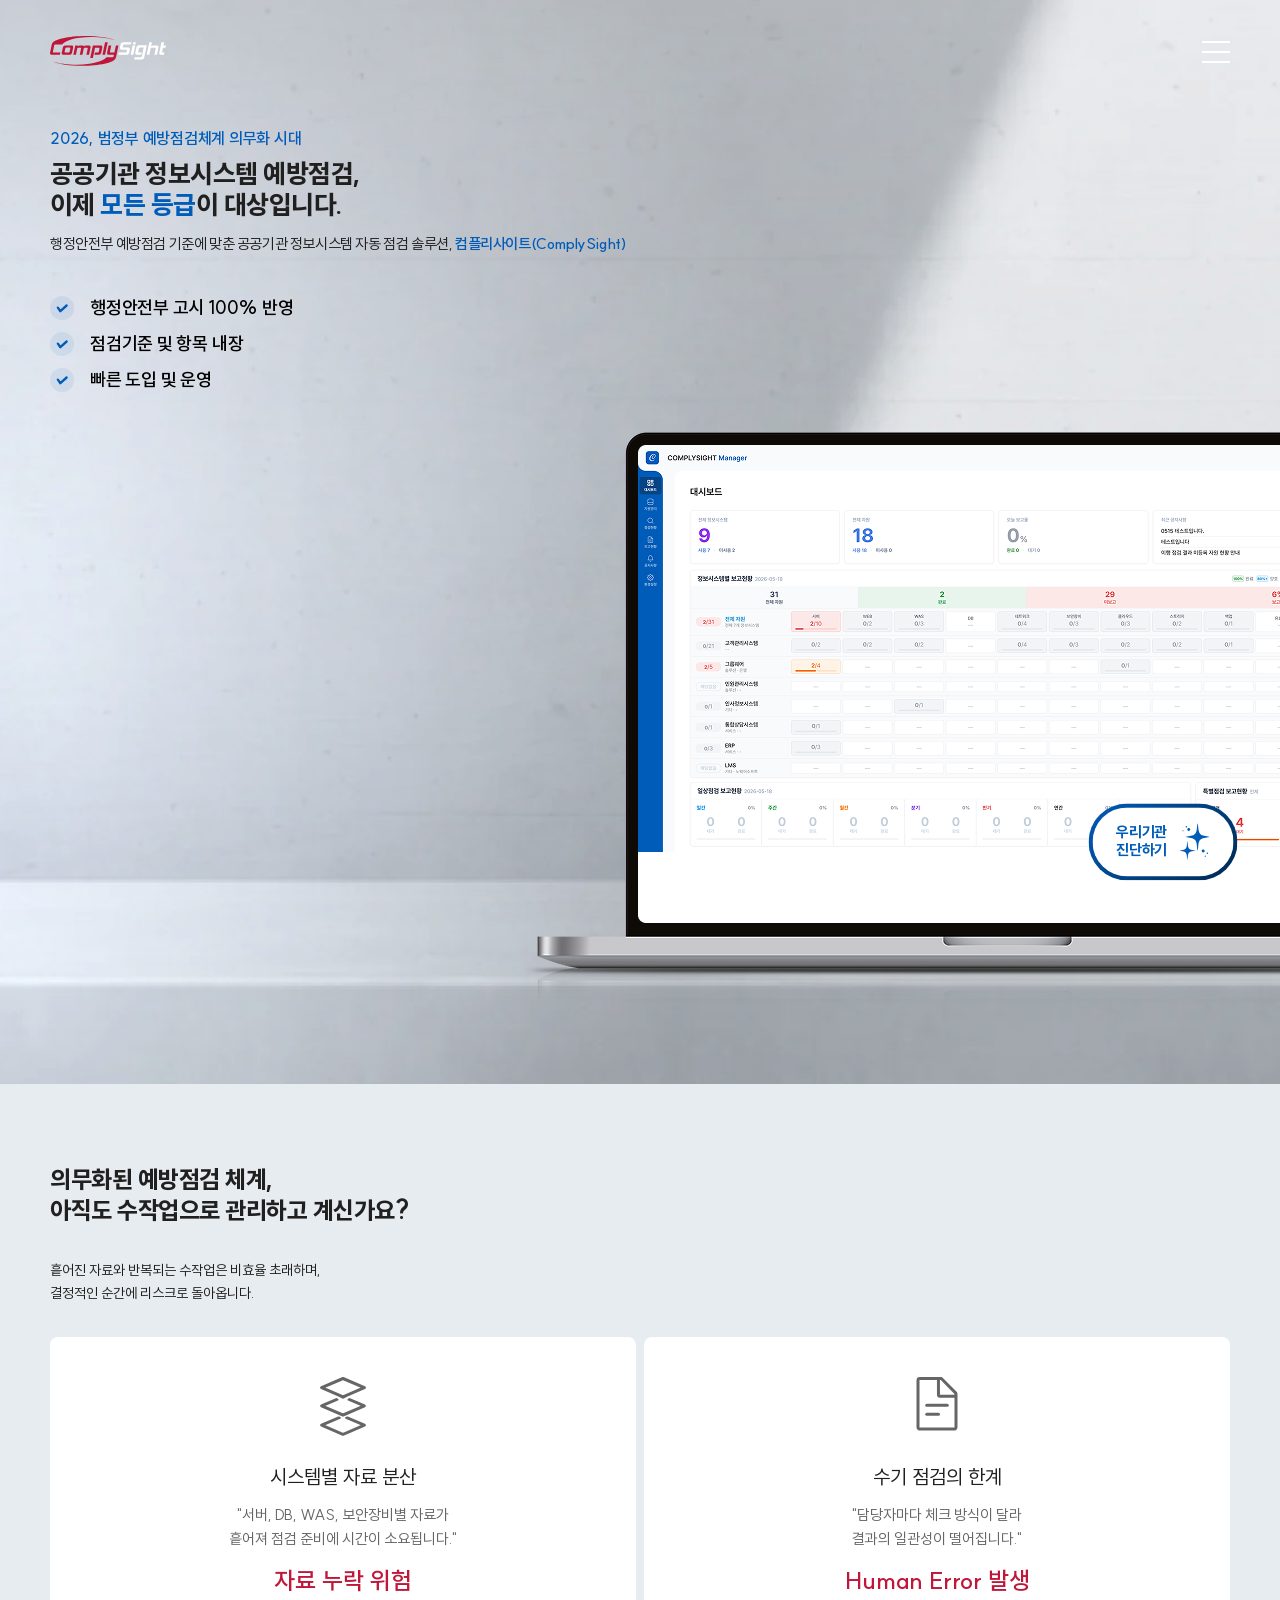
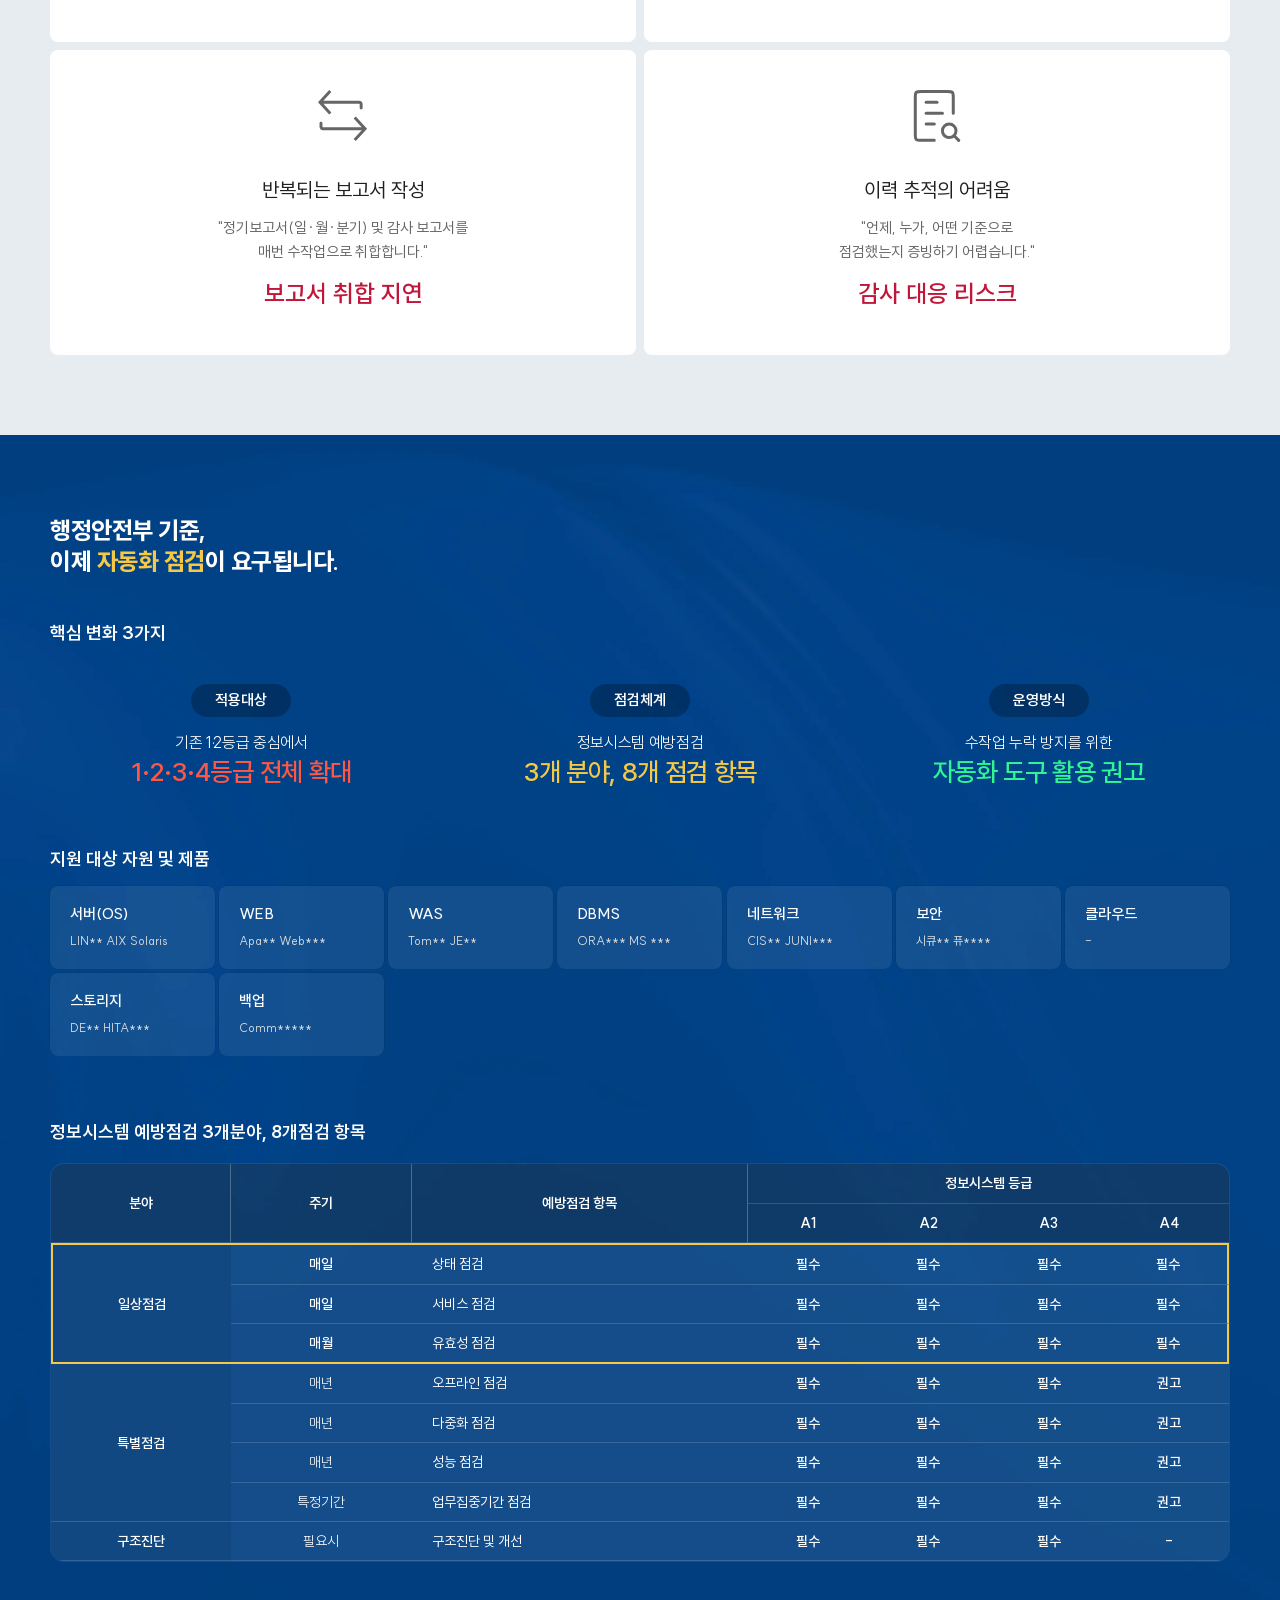
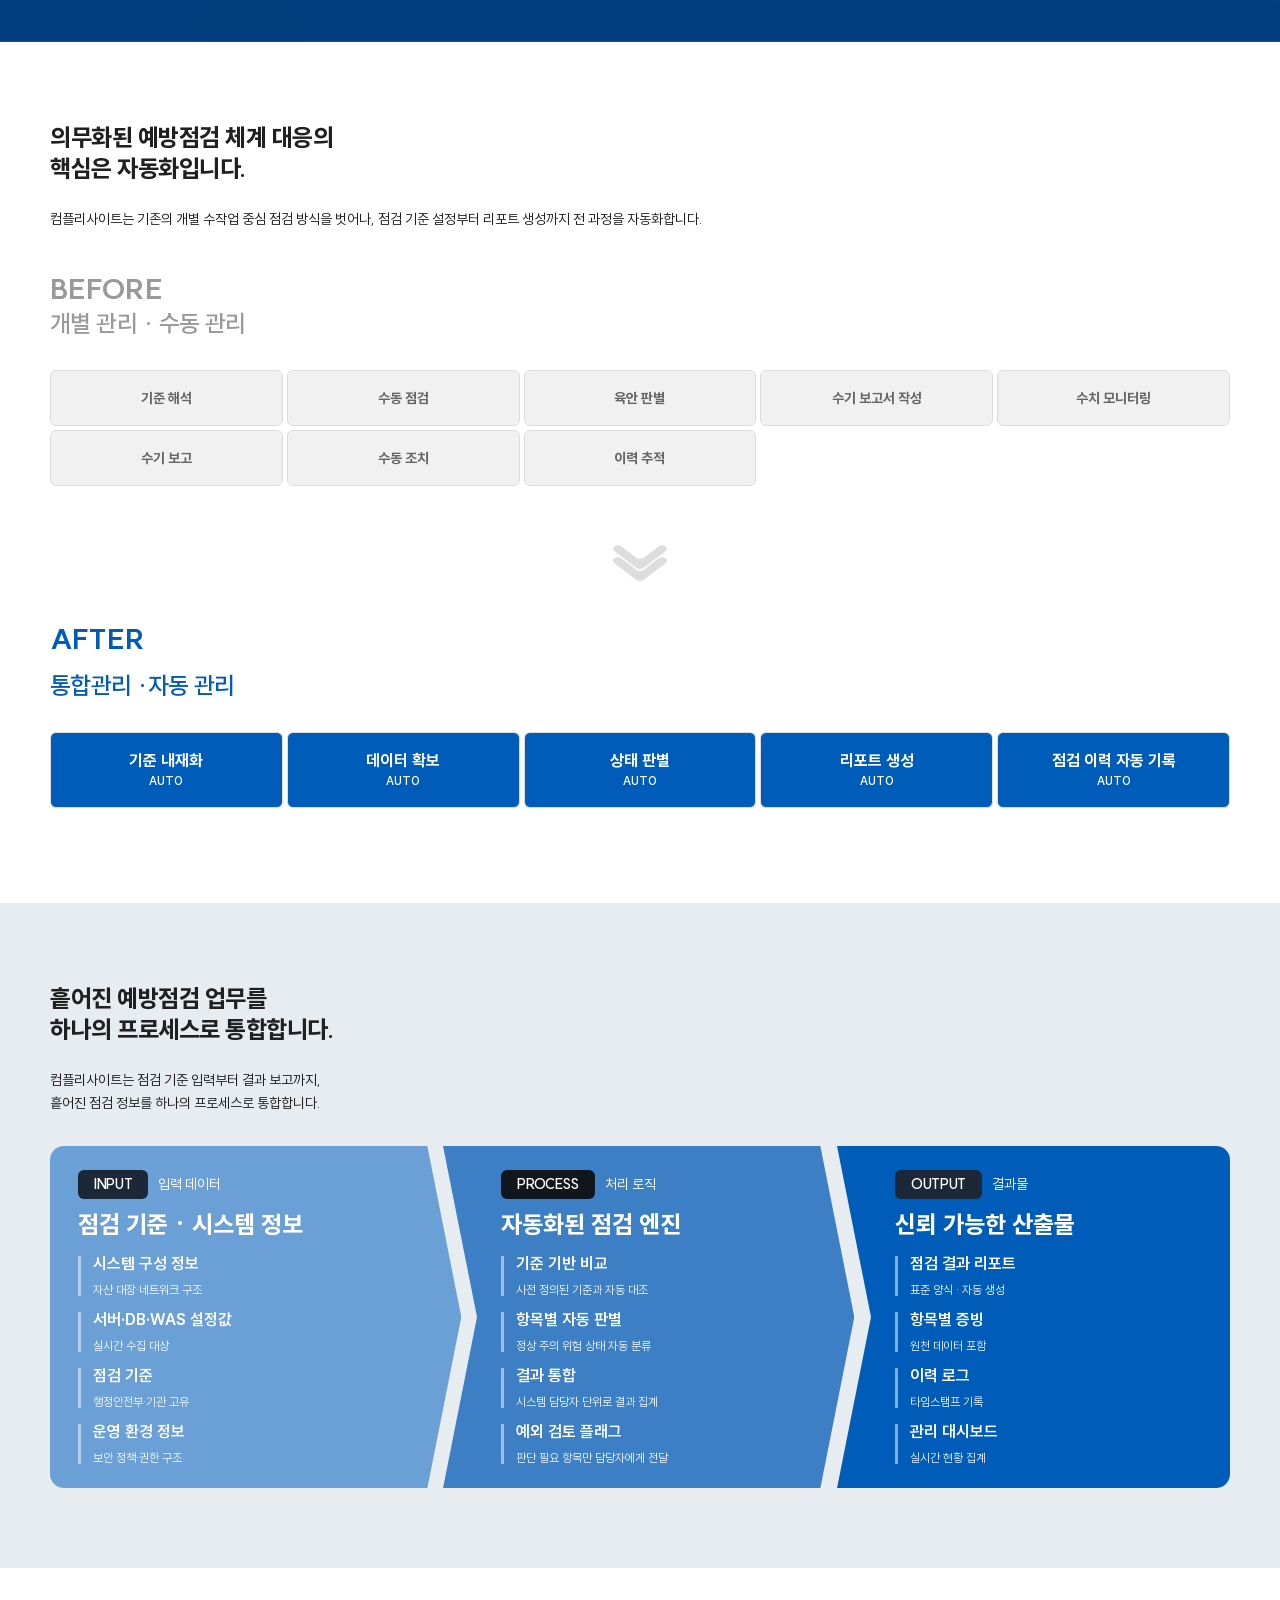
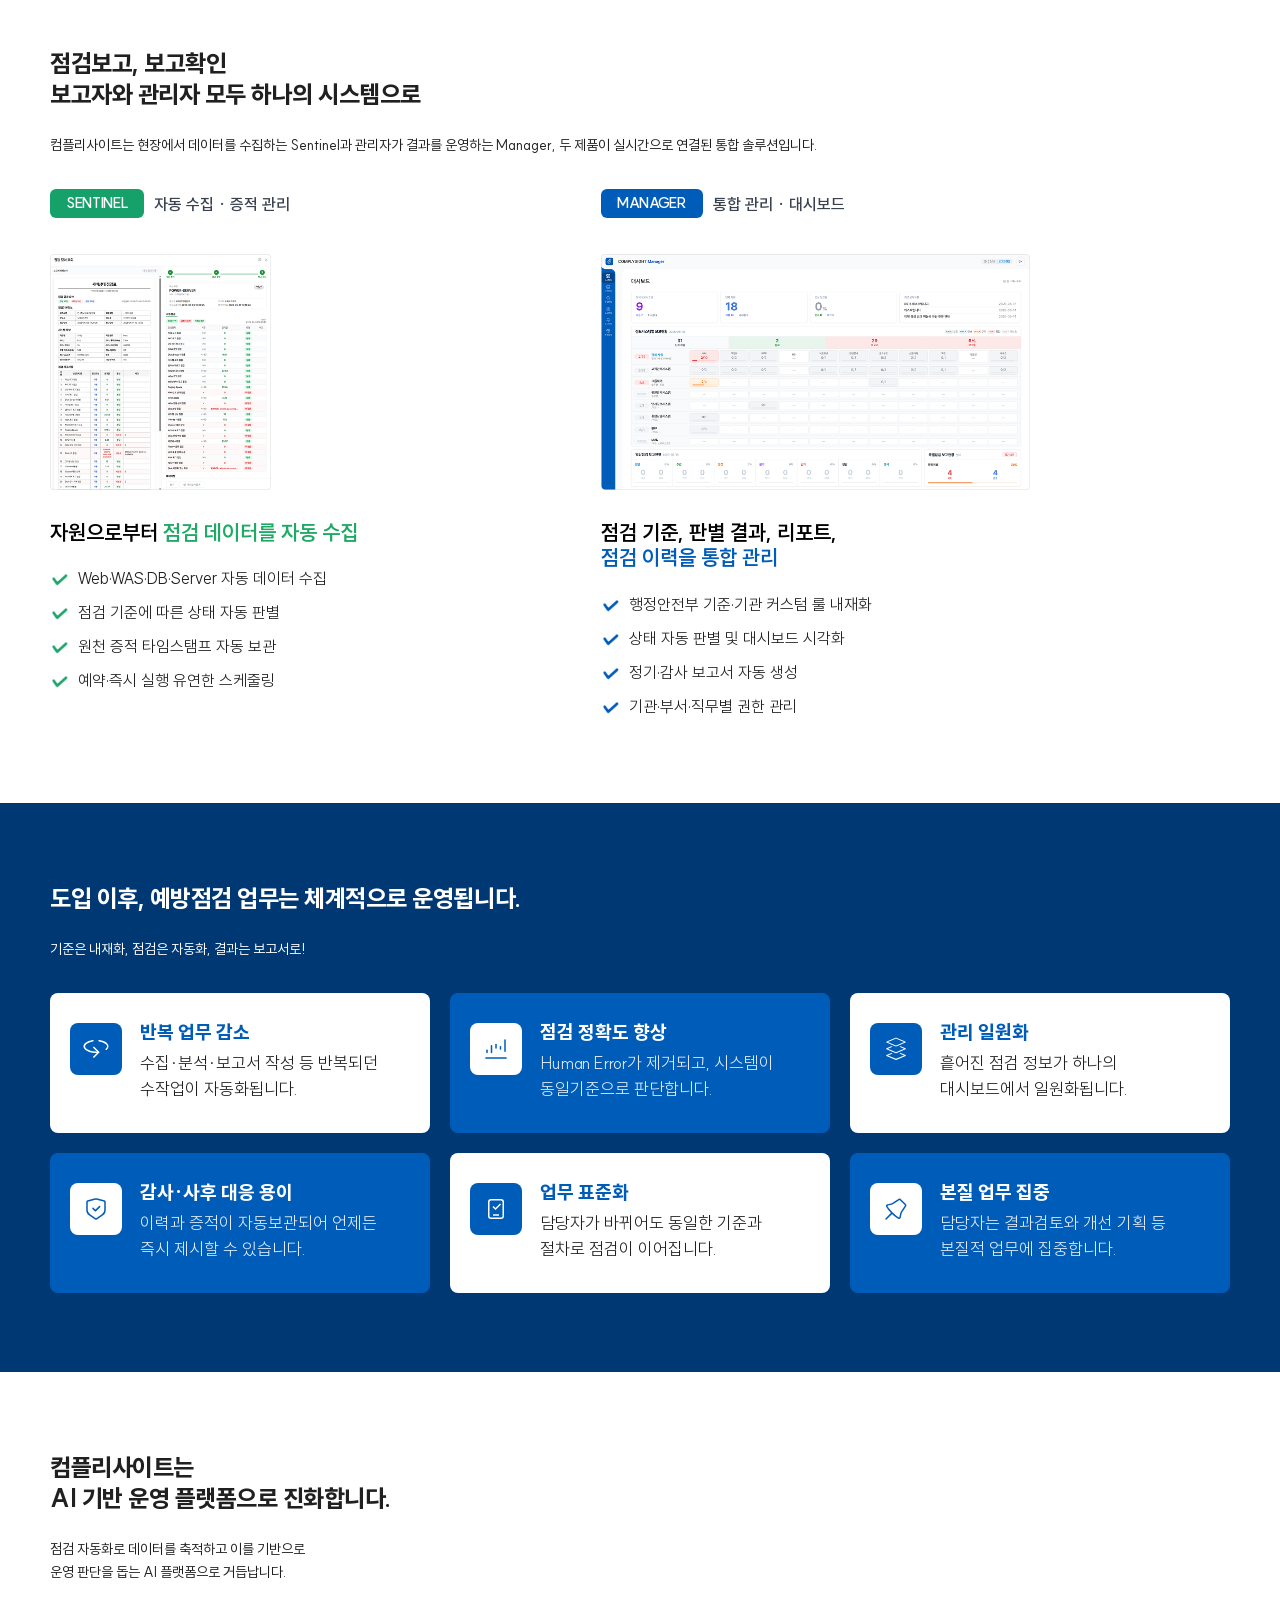
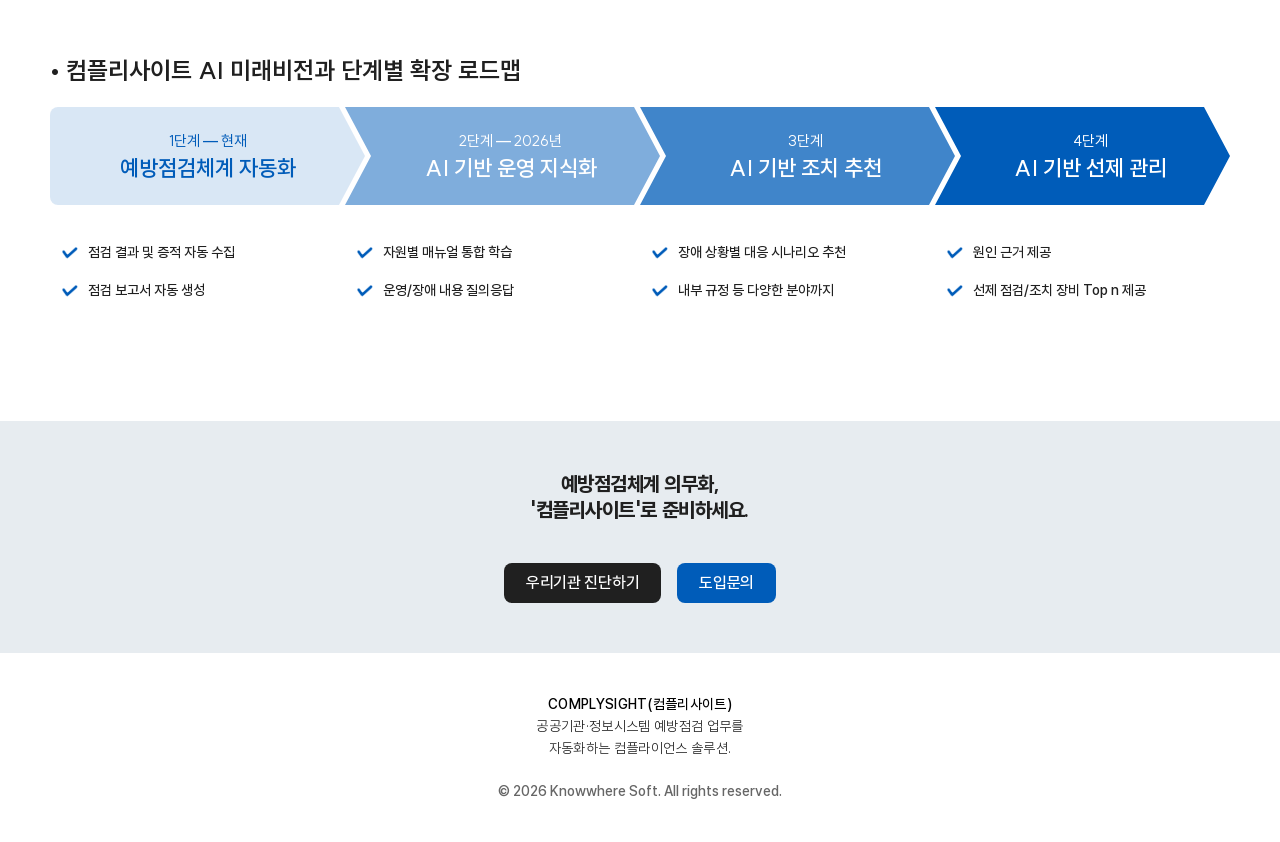
==== commit 78ac1a5b: "Use WebP backgrounds; responsive line-break tweaks - section1/section3 배경을 png→webp로 교체(용량 대폭 감소) + " ====
--- a/index.html
+++ b/index.html
@@ -453,7 +453,7 @@
 						<div class="section-head">
 							<p class="section-tit">흩어진 예방점검 업무를<br>
 								하나의 프로세스로 통합합니다.</p>
-							<p class="section-subtit">컴플리사이트는 점검 기준 입력부터 결과 보고까지, <br class="sm-block">흩어진 점검 정보를 하나의
+							<p class="section-subtit">컴플리사이트는 점검 기준 입력부터 결과 보고까지, <br class="md-block">흩어진 점검 정보를 하나의
 								프로세스로 통합합니다.</p>
 						</div>
 						<div class="ipo-flow">
@@ -520,7 +520,7 @@
 								<div class="product-shot">
 									<img src="assets/images/section6-img2.png" alt="Manager 통합 대시보드 화면">
 								</div>
-								<h3>점검 기준, 판별 결과, 리포트, <br class="sm-block"><span class="manager-txt">점검 이력을 통합
+								<h3>점검 기준, 판별 결과, 리포트, <br class="md-block"><span class="manager-txt">점검 이력을 통합
 										관리</span></h3>
 								<ul class="check-list blue-check">
 									<li>행정안전부 기준·기관 커스텀 룰 내재화</li>
@@ -596,7 +596,7 @@
 						<div class="section-head">
 							<p class="section-tit ">컴플리사이트는<br>
 								AI 기반 운영 플랫폼으로 진화합니다.</p>
-							<p class="section-subtit ">점검 자동화로 데이터를 축적하고 이를 기반으로 <br class="sm-block">운영 판단을 돕는 AI 플랫폼으로
+							<p class="section-subtit ">점검 자동화로 데이터를 축적하고 이를 기반으로 <br class="md-block">운영 판단을 돕는 AI 플랫폼으로
 								거듭납니다.</p>
 						</div>
 						<p class="road-label ">• 컴플리사이트 AI 미래비전과 단계별 확장 로드맵</p>
--- a/css/main.css
+++ b/css/main.css
@@ -17,7 +17,7 @@
 /**************************Start:section1 ***************************/
 .section1 {
     /* 책상(데스크) 앞단이 항상 섹션 하단에 고정되도록 position: bottom */
-    background: url(../assets/images/section1-bg.png) no-repeat center bottom;
+    background: url(../assets/images/section1-bg.webp) no-repeat center bottom;
     background-size: cover;
     width: 100%;
     /* 히어로 전용 단위: --u와 달리 1px 클램프가 없어 1920 미만에서도 화면폭에
@@ -131,7 +131,7 @@
 
 /**************************Start:section3 ***************************/
 .section3 {
-    background: url(../assets/images/section3-bg-1.png);
+    background: url(../assets/images/section3-bg-1.webp);
     background-repeat: no-repeat;
     background-size: cover;
 }
@@ -643,7 +643,7 @@
         overflow: hidden;
         background:
             linear-gradient(rgba(255, 255, 255, 0.3), rgba(255, 255, 255, 0.08)),
-            url(../assets/images/section1-bg.png) 72% bottom / cover no-repeat;
+            url(../assets/images/section1-bg.webp) 72% bottom / cover no-repeat;
     }
     .section1 > .contents-wrap {
         flex-direction: column;
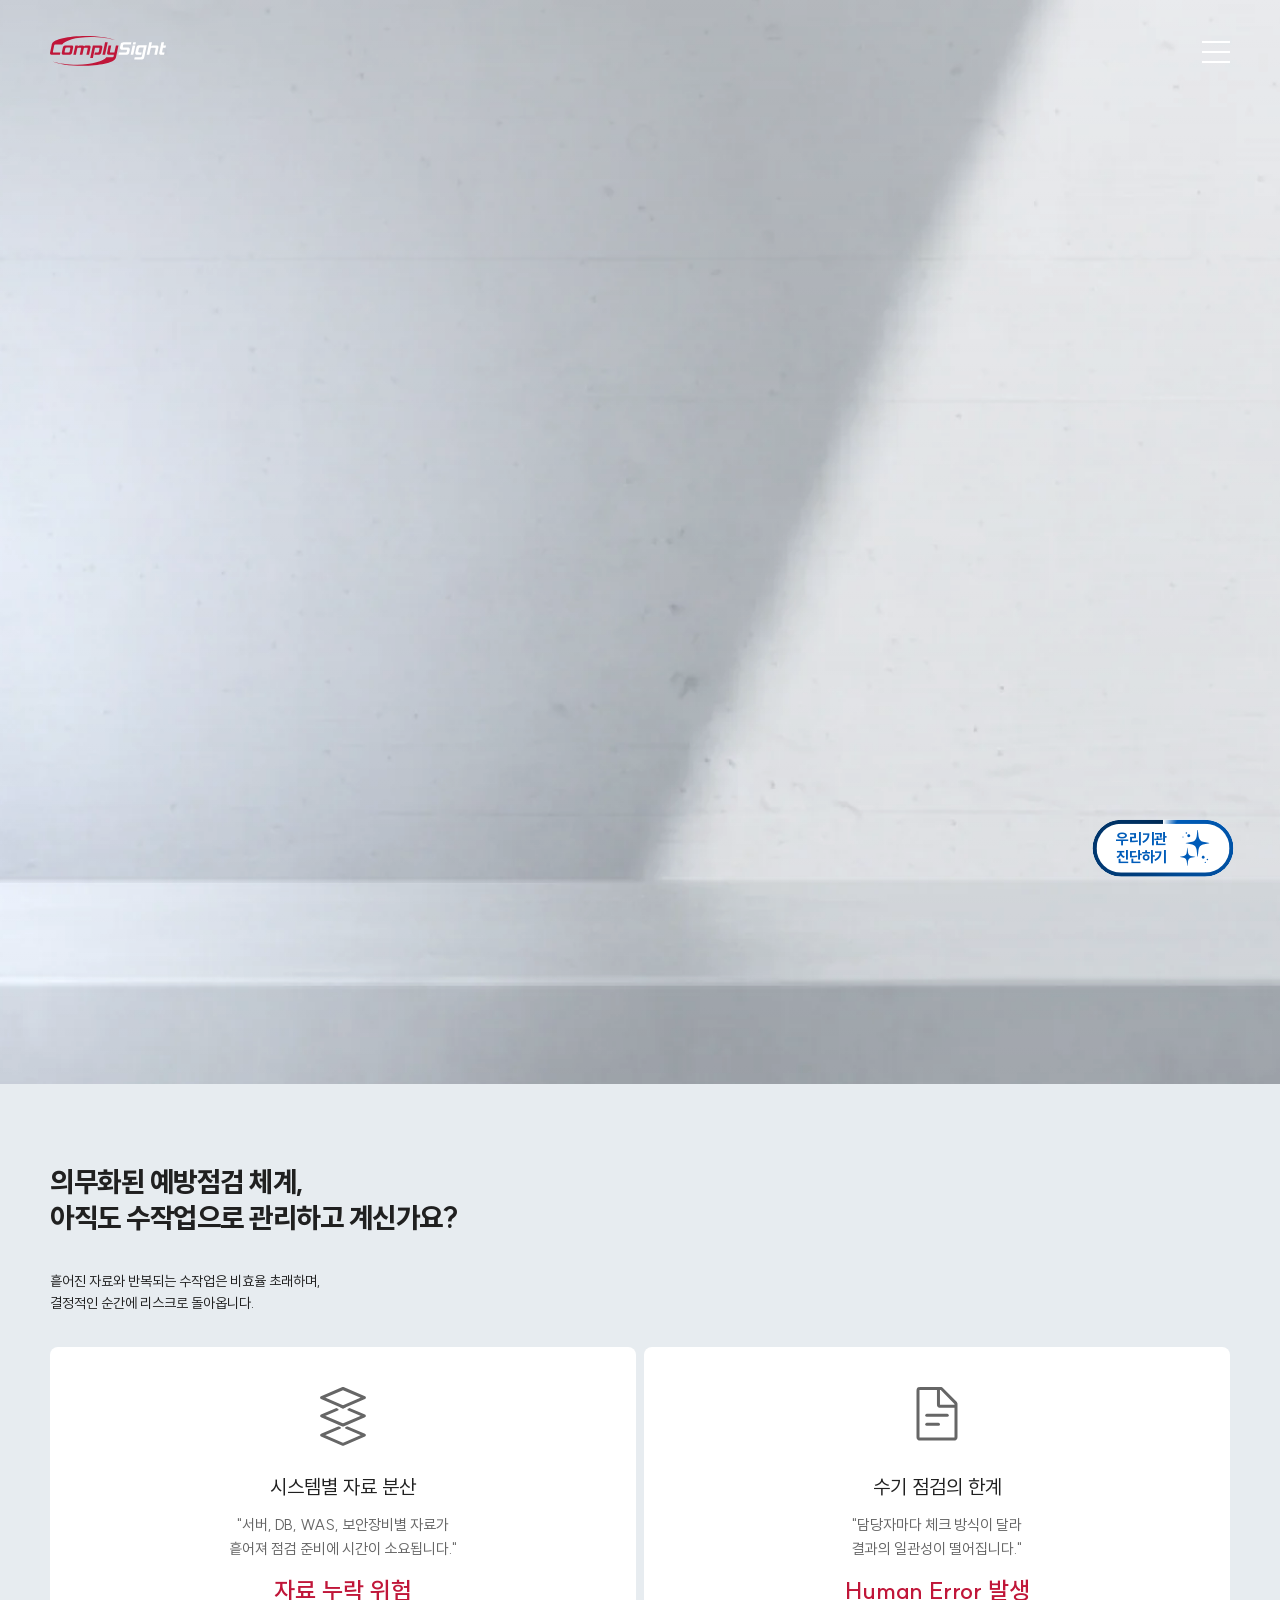
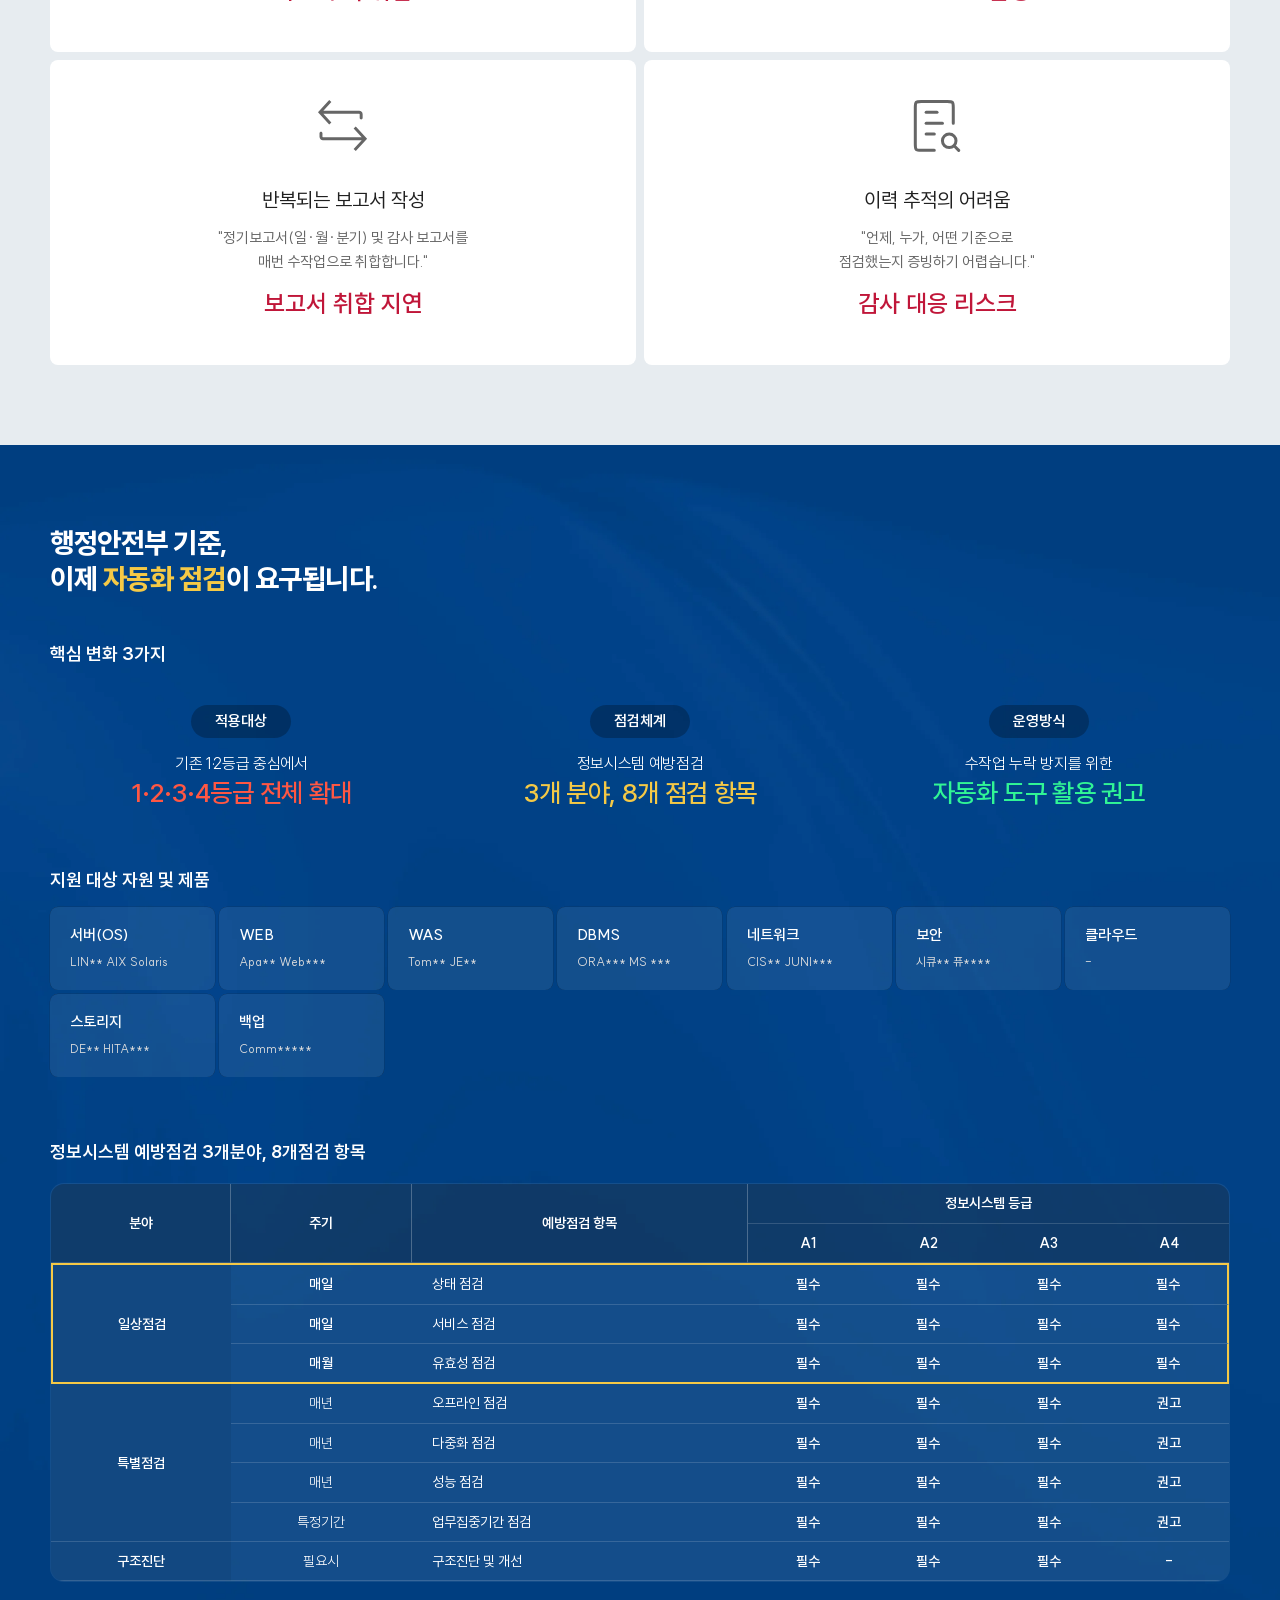
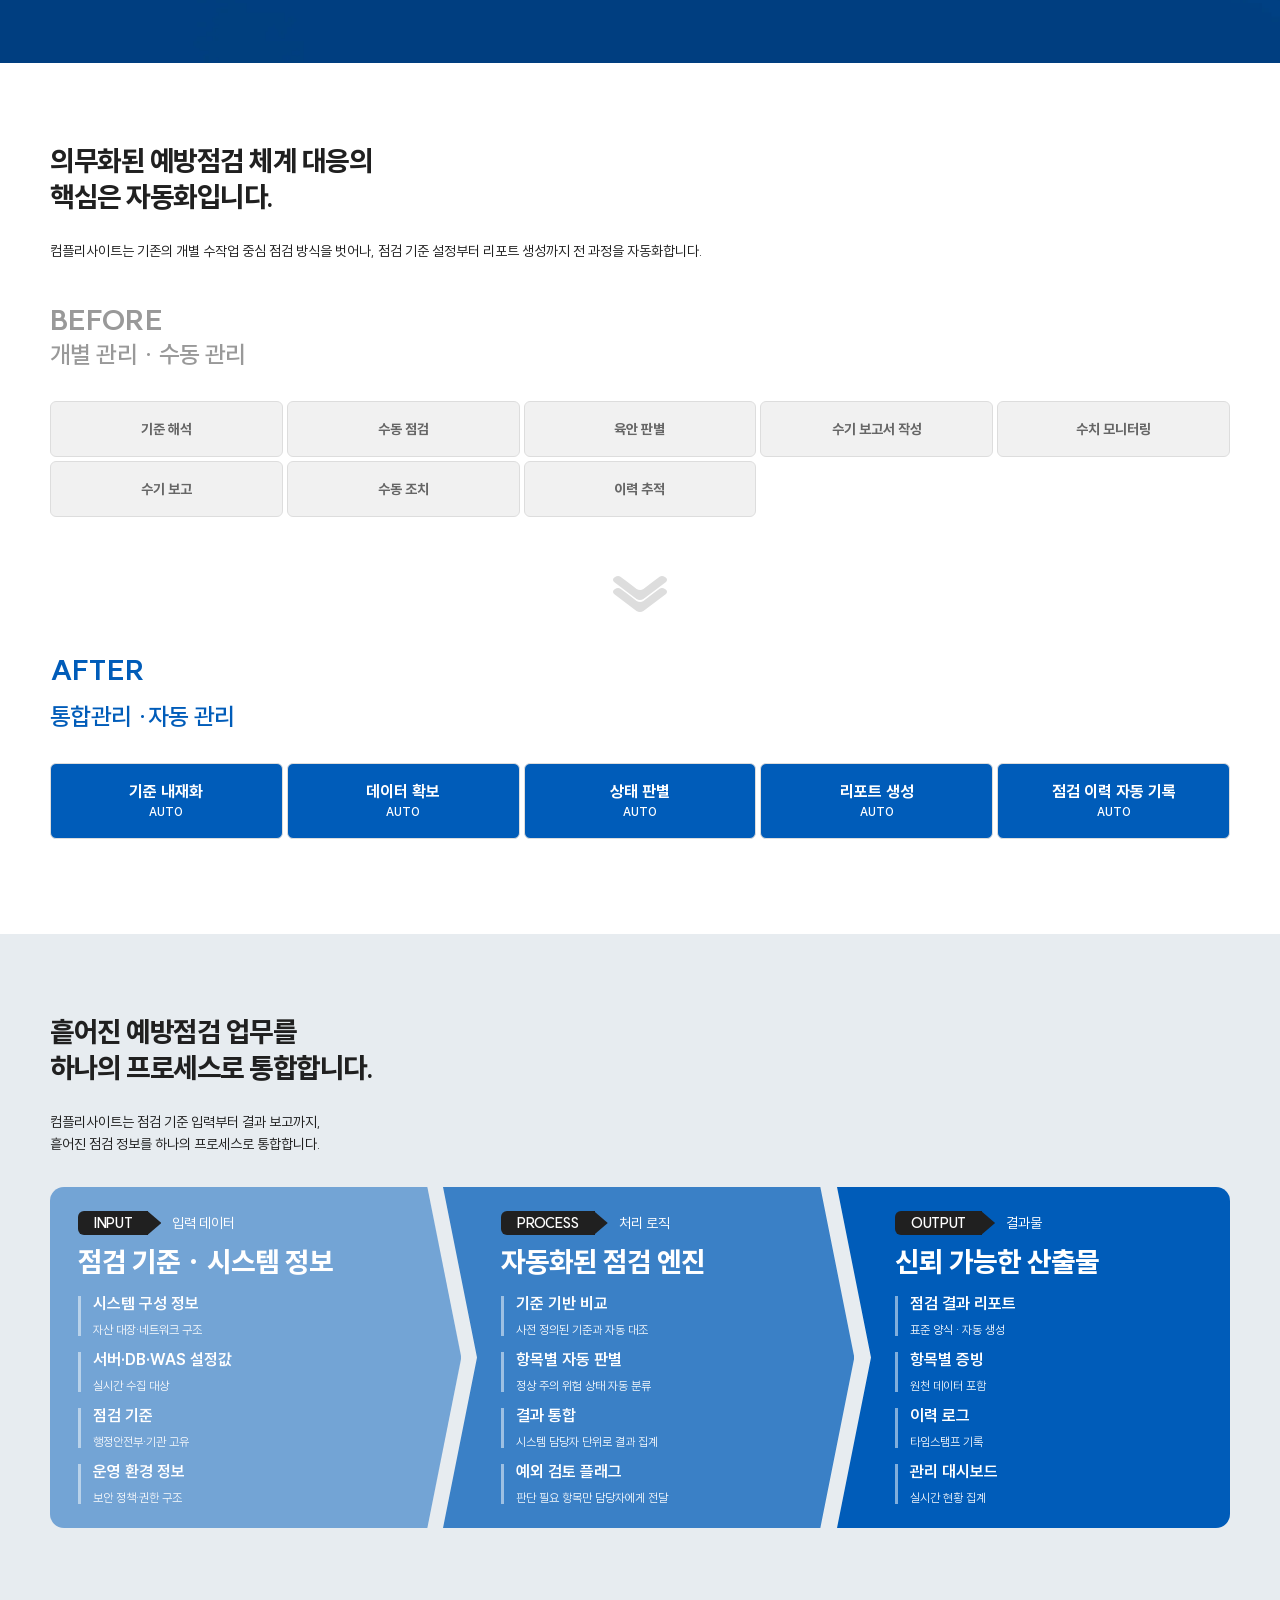
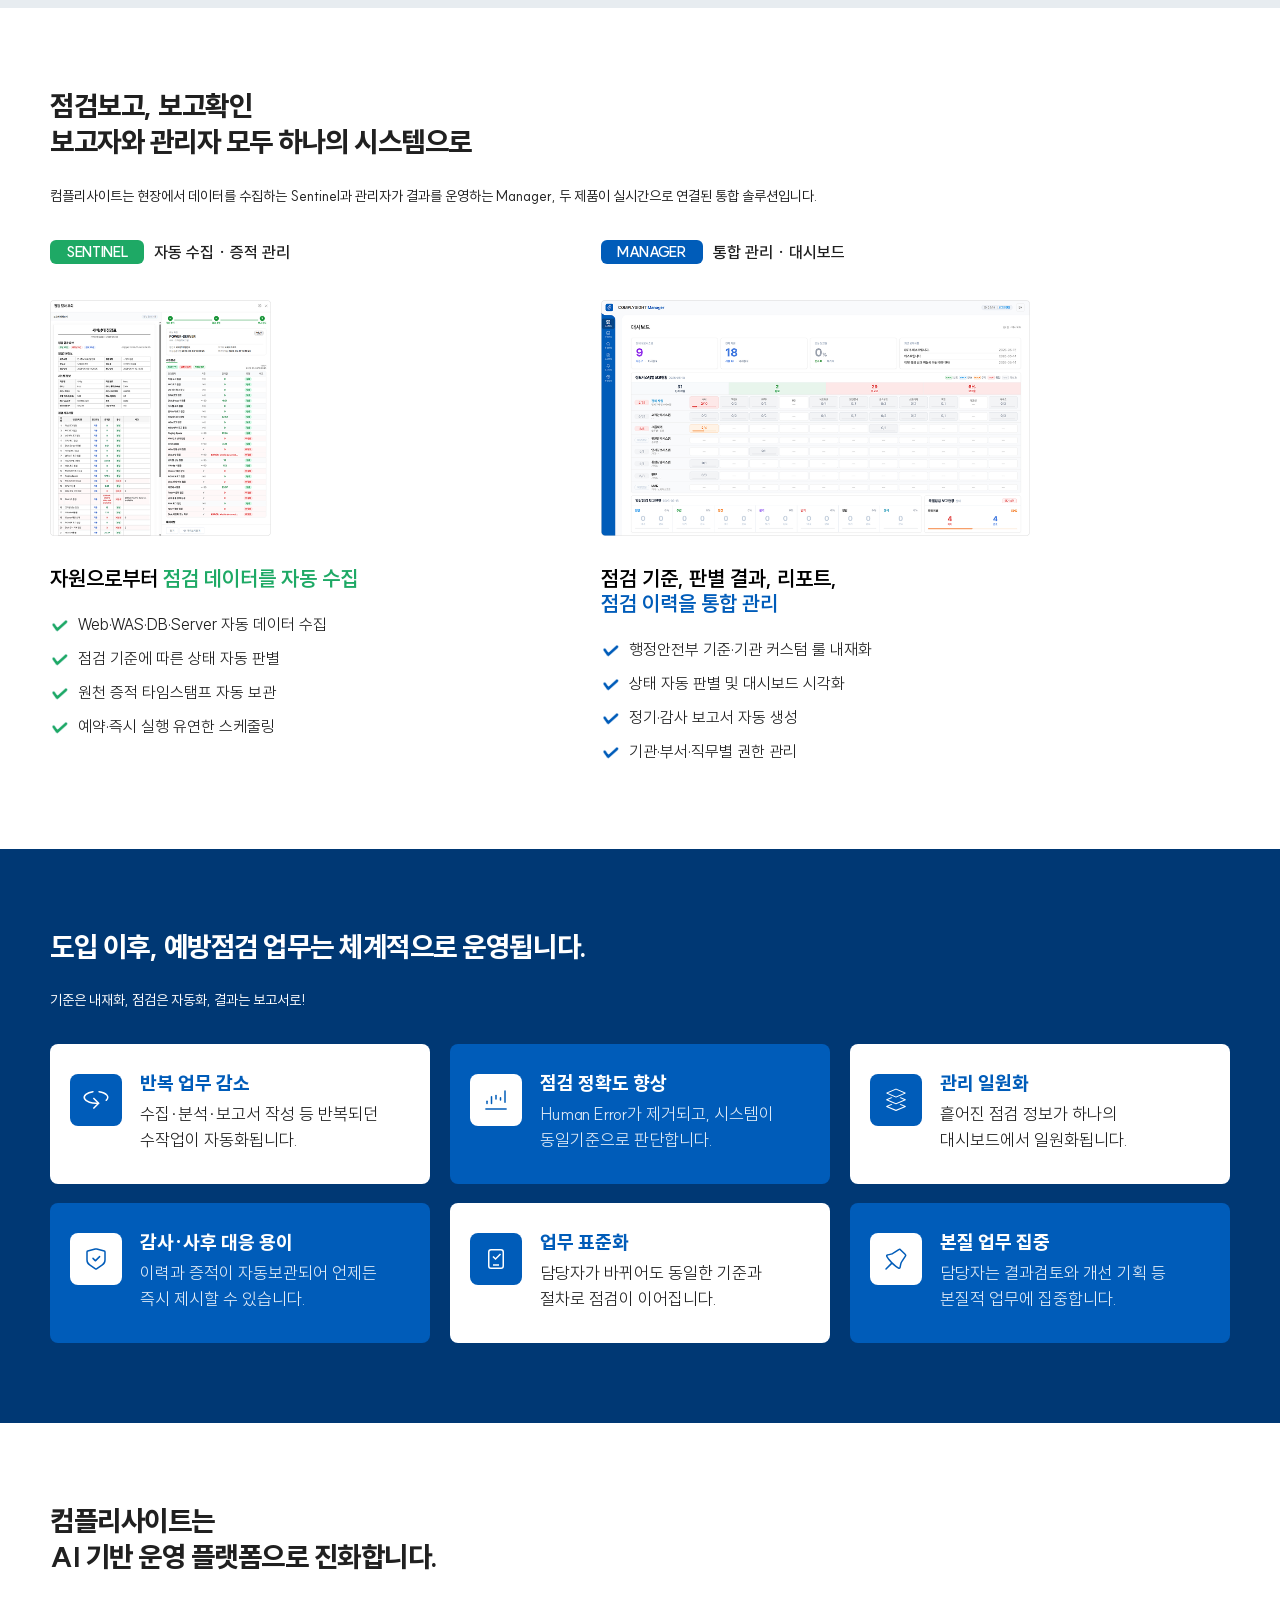
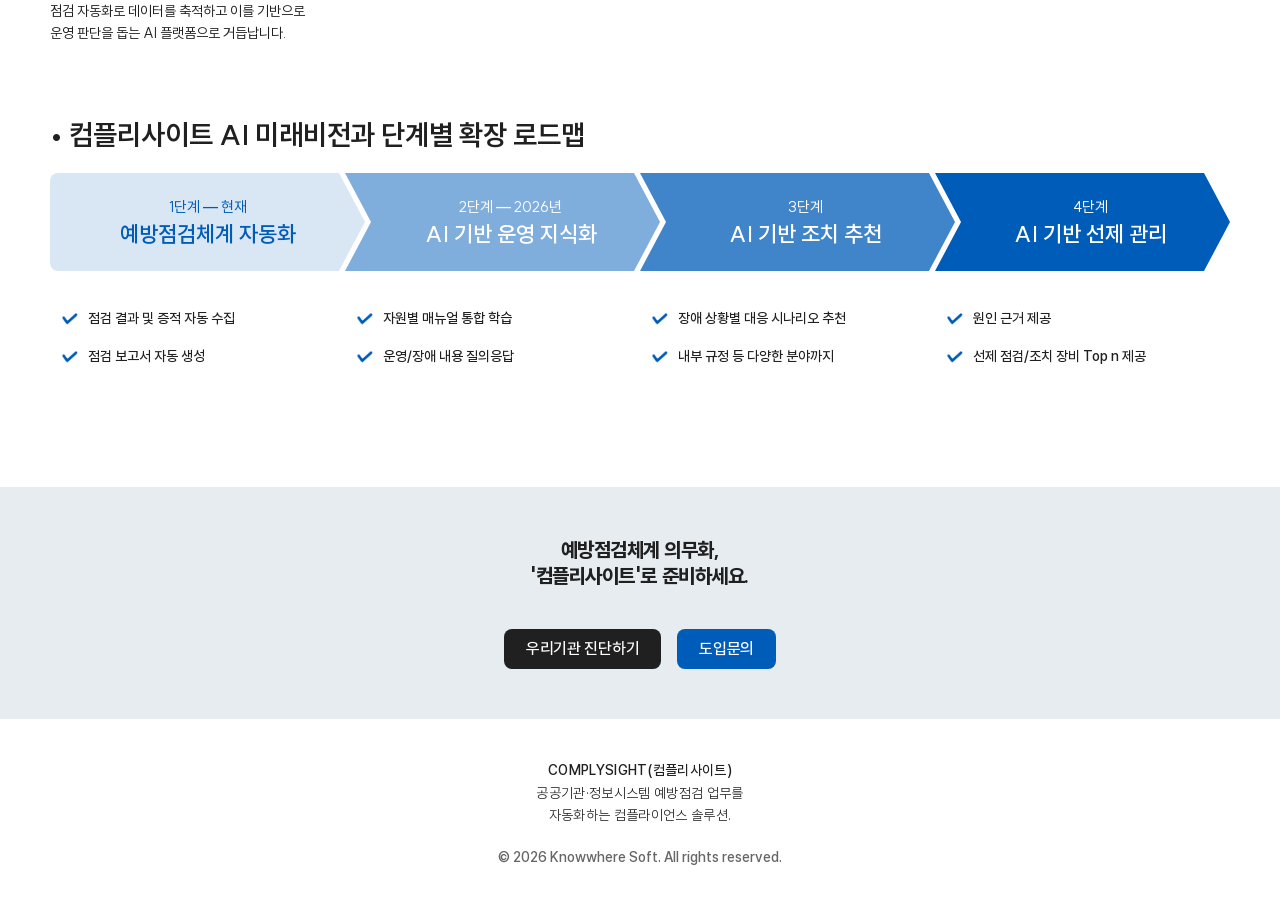
==== commit 18a9be73: "Refine motion: hero replay, section3 order, floating btn, menu pop, hovers - 플로팅 버튼: 그라디언트 테두리가 그려지며" ====
--- a/index.html
+++ b/index.html
@@ -468,7 +468,7 @@
 								</ul>
 							</div>
 							<div class="ipo-card ipo-process ">
-								<p class="ipo-head"><span class="ipo-pill darker">PROCESS</span> 처리 로직</p>
+								<p class="ipo-head"><span class="ipo-pill dark">PROCESS</span> 처리 로직</p>
 								<h3>자동화된 점검 엔진</h3>
 								<ul class="ipo-list">
 									<li><b>기준 기반 비교</b><span>사전 정의된 기준과 자동 대조</span></li>
@@ -543,42 +543,42 @@
 							<p class="section-subtit white-txt">기준은 내재화, 점검은 자동화, 결과는 보고서로!</p>
 						</div>
 						<div class="benefit-grid">
-							<div class="benefit-card ">
+							<div class="benefit-card whitebg">
 								<div class="benefit-ico"><img src="assets/icons/section7-icon1.svg" alt=""></div>
 								<div>
 									<h3>반복 업무 감소</h3>
 									<p>수집·분석·보고서 작성 등 반복되던 수작업이 자동화됩니다.</p>
 								</div>
 							</div>
-							<div class="benefit-card highlight ">
+							<div class="benefit-card bluebg ">
 								<div class="benefit-ico"><img src="assets/icons/section7-icon2.svg" alt=""></div>
 								<div>
 									<h3>점검 정확도 향상</h3>
 									<p>Human Error가 제거되고, 시스템이 동일기준으로 판단합니다.</p>
 								</div>
 							</div>
-							<div class="benefit-card ">
+							<div class="benefit-card whitebg">
 								<div class="benefit-ico"><img src="assets/icons/section7-icon3.svg" alt=""></div>
 								<div>
 									<h3>관리 일원화</h3>
 									<p>흩어진 점검 정보가 하나의 대시보드에서 일원화됩니다.</p>
 								</div>
 							</div>
-							<div class="benefit-card highlight ">
+							<div class="benefit-card bluebg ">
 								<div class="benefit-ico"><img src="assets/icons/section7-icon4.svg" alt=""></div>
 								<div>
 									<h3>감사·사후 대응 용이</h3>
 									<p>이력과 증적이 자동보관되어 언제든 즉시 제시할 수 있습니다.</p>
 								</div>
 							</div>
-							<div class="benefit-card ">
+							<div class="benefit-card whitebg">
 								<div class="benefit-ico"><img src="assets/icons/section7-icon5.svg" alt=""></div>
 								<div>
 									<h3>업무 표준화</h3>
 									<p>담당자가 바뀌어도 동일한 기준과 절차로 점검이 이어집니다.</p>
 								</div>
 							</div>
-							<div class="benefit-card highlight ">
+							<div class="benefit-card bluebg ">
 								<div class="benefit-ico"><img src="assets/icons/section7-icon6.svg" alt=""></div>
 								<div>
 									<h3>본질 업무 집중</h3>
--- a/css/common.css
+++ b/css/common.css
@@ -77,11 +77,12 @@
     --color-red: #c01639;
     --color-yellow: #f5c946;
     --color-lightgreen: #31f595;
-    --color-green: #25ada3;
-    --color-sky: #e0edfb;
+    --color-green: #1ea965;
+    --color-sky: #e7ecf0;
     --color-brand: #004286;
 
     /* Neutral */
+    --color-gray-300: #f6f6f6;
     --color-gray-500: #dddddd;
     --color-gray-600: #929292;
     --color-gray-700: #666666;
@@ -221,9 +222,21 @@
 /*Start: 배경색 조정 */
 .bluebg {
     background-color: var(--color-primary-500);
+    transition: background 0.3s ease;
+}
+.bluebg:hover {
+    background-color: var(--color-brand);
 }
 .blackbg {
     background-color: var(--color-black);
+    transition: background 0.3s ease;
+}
+.whitebg {
+    background-color: var(--color-white);
+    transition: background 0.3s ease;
+}
+.whitebg:hover {
+    background-color: var(--color-gray-300);
 }
 /* //End: 배경색 조정 */
 
@@ -265,8 +278,7 @@
     background-color: var(--color-brand);
 }
 .btn.blackbg:hover {
-    /* 검정→검정은 변화가 안 보이므로 살짝 밝은 톤으로(자연스럽지만 호버가 보이게) */
-    background-color: #3d3d3d;
+    background-color: var(--color-gray-800);
 }
 .lg-block {
     display: block;
@@ -357,6 +369,11 @@
 .header.hide {
     transform: translateY(-100%);
 }
+/* 메뉴 열림 시 헤더 transform 제거 → 헤더가 fixed 컨테이닝 블록이 되어
+   내부 menuPop이 위로 밀려 하단이 비던 문제 해결(뷰포트 전체를 덮음) */
+.header.nav-open {
+    transform: none !important;
+}
 /* 어두운(네이비) 섹션 위에서는 로고·메뉴를 흰색으로 반전해 가독성 유지 */
 .header.on-dark .gnb-menu {
     color: var(--color-white);
@@ -380,6 +397,8 @@
 /*//헤더 효과 */
 .menuPop {
     display: none;
+    /* 전체 영역 무조건 흰 배경(내용/백드롭이 비치지 않게) */
+    background-color: var(--color-white);
 }
 .contents-top {
     display: flex;
@@ -417,6 +436,10 @@
     display: flex;
     flex-direction: column;
     align-items: center;
+    transition: all 0.3s ease;
+}
+.card:hover {
+    background-color: var(--color-gray-300);
 }
 .card-contents {
     margin-top: calc(32 * var(--u));
@@ -454,12 +477,13 @@
 .layerPop {
     display: none;
     width: 100%;
-    height: 100svh;
+    height: 100dvh;
     position: fixed;
     top: 0;
     left: 0;
     right: 0;
     z-index: 100;
+    overflow-y: auto;
 }
 .layerbg {
     position: absolute;
@@ -482,7 +506,7 @@
     position: relative;
     z-index: 101;
     width: 100%;
-    height: 100%;
+    min-height: 100%;
     padding: 36px 20px;
     background-color: var(--color-white);
 }
@@ -526,13 +550,7 @@
 .menu-tit:hover {
     color: var(--color-primary-500);
 }
-/* .layerPop-maintit {
-    font-size: var(--font-large);
-    font-weight: 600;
-    line-height: 32px;
-    letter-spacing: -0.48px;
-    color: var(--color-black);
-} */
+
 .popbottomBtn {
     margin-left: auto;
 }
@@ -602,7 +620,6 @@
     font-weight: 600;
 }
 .table td.title {
-    /* 가로 스크롤 시 첫 열(분야) 좌측 고정 */
     position: sticky;
     left: 0;
     z-index: 2;
@@ -657,7 +674,7 @@
     line-height: 160%;
     font-family: "Pretendard";
     letter-spacing: calc(0.32 * var(--u));
-    color: #000;
+    color: var(--color-black);
 }
 .footer-desc {
     font-size: var(--font-primary);
@@ -696,7 +713,6 @@
     /* 햄버거 메뉴 */
     .btn-hamburger {
         position: relative;
-        /* 메뉴 패널(.layerPop z-index:100) 위로 떠서 같은 버튼이 ≡↔X로 모핑 */
         z-index: 130;
         width: 28px;
         height: 18px;
@@ -779,6 +795,11 @@
     .header.solid > .contents-wrap {
         margin: 16px 0;
     }
+    /* 메뉴 열림 시엔 solid의 16px 마진을 쓰지 않고 비-solid와 동일(30u)로 →
+       떠 있는 X 버튼 위치가 menuPop 로고와 같은 높이로 맞음 */
+    .header.nav-open > .contents-wrap {
+        margin: calc(30 * var(--u)) auto;
+    }
     .header.solid .logo-svg {
         color: var(--color-black);
     }
--- a/css/main.css
+++ b/css/main.css
@@ -106,7 +106,7 @@
 
 /**************************Start:section2 ***************************/
 .section2 {
-    background-color: #e7ecf0;
+    background-color: var(--color-sky);
 }
 .section-head {
     display: flex;
@@ -287,6 +287,10 @@
 .smallbox.bluebg {
     background-color: var(--color-primary-500);
     color: var(--color-white);
+    transition: all 0.3s ease;
+}
+.smallbox.bluebg:hover {
+    background-color: var(--color-brand);
 }
 .smallbox-subtit {
     font-family: "Pretendard";
@@ -298,7 +302,7 @@
 
 /**************************Start:section5 ***************************/
 .section5 {
-    background-color: #e7ecf0;
+    background-color: var(--color-sky);
 }
 .ipo-flow {
     display: grid;
@@ -309,7 +313,7 @@
 .ipo-card {
     position: relative;
     padding: calc(38 * var(--u)) calc(46 * var(--u)) calc(38 * var(--u)) calc(40 * var(--u));
-    color: #fff;
+    color: var(--color-white);
     min-height: calc(330 * var(--u));
     clip-path: polygon(0 0, calc(100% - 34 * var(--u)) 0, 100% 50%, calc(100% - 34 * var(--u)) 100%, 0 100%, calc(34 * var(--u)) 50%);
 }
@@ -322,12 +326,12 @@
     padding-left: calc(70 * var(--u));
 }
 .ipo-input {
-    background: #6ba0d6;
+    background: var(--color-primary-200);
     margin-right: calc(-18 * var(--u));
     z-index: 1;
 }
 .ipo-process {
-    background: #3d7fc4;
+    background: var(--color-primary-300);
     margin-right: calc(-18 * var(--u));
     z-index: 2;
 }
@@ -346,33 +350,53 @@
     margin-bottom: calc(13 * var(--u));
     display: flex;
     align-items: center;
-    gap: calc(10 * var(--u));
 }
 .ipo-pill {
+    position: relative;
     display: inline-block;
-    font-size: calc(16 * var(--u));
-    line-height: 1.8;
+    font-size: var(--font-primary);
+    line-height: 1;
     font-weight: 700;
     padding: calc(8 * var(--u)) calc(16 * var(--u));
-    border-radius: calc(6 * var(--u));
-    /* clip-path: polygon(0 0, calc(100% - 9 * var(--u)) 0, 100% 46%, 100% 54%, calc(100% - 9 * var(--u)) 100%, 0 100%); */
+    /* 왼쪽만 둥글게, 오른쪽은 화살표가 붙으므로 직각 */
+    border-radius: calc(6 * var(--u)) 0 0 calc(6 * var(--u));
     letter-spacing: calc(-0.32 * var(--u));
 }
+/* 오른쪽 화살표(태그 모양) — 배경색은 각 변형(.dark/.green/.blue 등)에서 상속 */
+.ipo-pill::after {
+    content: "";
+    position: absolute;
+    top: 0;
+    /* 1px 겹쳐 본체와 완전히 붙게(서브픽셀 틈 제거) */
+    left: calc(100% - 1px);
+    width: calc(14 * var(--u));
+    height: 100%;
+    background: inherit;
+    clip-path: polygon(0 0, 100% 50%, 0 100%);
+}
 .ipo-pill.dark {
-    background: #1c2738;
-    color: #fff;
-}
-.ipo-pill.darker {
-    background: #11151c;
-    color: #fff;
-}
+    background: var(--color-black);
+    color: var(--color-white);
+    margin-right: 24px;
+    font-size: calc(16 * var(--u));
+}
+
 .ipo-pill.green {
-    background: #16a06a;
-    color: #fff;
+    background: var(--color-green);
+    color: var(--color-white);
 }
 .ipo-pill.blue {
     background: var(--color-primary-500);
-    color: #fff;
+    color: var(--color-white);
+}
+/* green·blue(SENTINEL·MANAGER)는 화살표 없이 전체 둥근 pill */
+.ipo-pill.green::after,
+.ipo-pill.blue::after {
+    display: none;
+}
+.ipo-pill.green,
+.ipo-pill.blue {
+    border-radius: calc(6 * var(--u));
 }
 .ipo-card h3 {
     font-size: calc(28 * var(--u));
@@ -420,7 +444,7 @@
     display: flex;
     align-items: center;
     gap: calc(10 * var(--u));
-    color: #3a4250;
+    color: var(--color-black);
 }
 .product-shot {
     margin-bottom: calc(30 * var(--u));
@@ -469,7 +493,7 @@
     background-image: url("../assets/icons/chk-2.svg");
 }
 .sentinel-txt {
-    color: #1ea965;
+    color: var(--color-green);
 }
 .manager-txt {
     color: var(--color-primary-500);
@@ -490,12 +514,12 @@
     display: flex;
     gap: calc(18 * var(--u));
     align-items: flex-start;
-    background: var(--color-white);
     border-radius: calc(8 * var(--u));
     padding: calc(40 * var(--u)) calc(50 * var(--u));
-}
-.benefit-card.highlight {
-    background: var(--color-primary-500);
+    transition: all 0.3s ease;
+}
+.benefit-card.bluebg:hover {
+    background-color: var(--color-brand);
 }
 .benefit-ico {
     flex: none;
@@ -519,10 +543,10 @@
     color: var(--color-black);
     line-height: 1.55;
 }
-.benefit-card.highlight h3 {
-    color: var(--color-white);
-}
-.benefit-card.highlight p {
+.benefit-card.bluebg h3 {
+    color: var(--color-white);
+}
+.benefit-card.bluebg p {
     color: rgba(255, 255, 255, 0.88);
 }
 
@@ -531,7 +555,7 @@
 /**************************Start:section8***************************/
 
 .road-label {
-    font-size: calc(24 * var(--u));
+    font-size: var(--font-large);
     line-height: 1.3;
     font-weight: 700;
     margin-top: calc(72 * var(--u));
@@ -610,7 +634,7 @@
 
 /*------------------------------ //섹션별------------------------------*/
 .cta-box {
-    background-color: #e7ecf0;
+    background-color: var(--color-sky);
     padding: calc(120 * var(--u)) calc(188 * var(--u));
     display: flex;
     flex-direction: column;
@@ -622,7 +646,7 @@
     gap: calc(16 * var(--u));
 }
 .btn.cta {
-    padding: calc(20 * var(--u)) calc(40 * var(--u));
+    padding: calc(14 * var(--u)) calc(40 * var(--u));
     font-size: var(--font-medium);
     font-weight: 500;
     font-family: "Pretendard";
@@ -656,7 +680,7 @@
     }
 
     .section-tit {
-        font-size: calc(24 * var(--u));
+        font-size: var(--font-large);
         line-height: 1.3;
     }
     .section-subtit {
@@ -746,7 +770,7 @@
         padding: calc(20 * var(--u)) calc(30 * var(--u));
     }
     .smallbox.bluebg {
-        font-size: 16px;
+        font-size: calc(16 * var(--u));
     }
     .before span,
     .after span {
@@ -760,10 +784,10 @@
         padding-left: calc(58 * var(--u));
     }
     .ipo-head {
-        font-size: calc(14 * var(--u));
+        font-size: var(--font-small);
     }
     .ipo-card h3 {
-        font-size: calc(24 * var(--u));
+        font-size: var(--font-large);
         margin-bottom: calc(20 * var(--u));
     }
 
@@ -780,8 +804,11 @@
     }
 
     .ipo-pill {
-        font-size: calc(14 * var(--u));
-        padding: calc(2 * var(--u)) calc(16 * var(--u));
+        font-size: var(--font-small);
+        padding: calc(5 * var(--u)) calc(16 * var(--u));
+    }
+    .ipo-pill.dark {
+        font-size: var(--font-small);
     }
     .product-tag {
         font-size: calc(var(--font-primary) * var(--u));
@@ -970,7 +997,7 @@
     width: calc(4 * var(--u));
     height: calc(4 * var(--u));
     border-radius: 50%;
-    background-color: #c01639;
+    background-color: var(--color-red);
     transform: translateX(-50%);
 }
 
@@ -1001,16 +1028,16 @@
         transform: translate(-50%, 0);
     }
     .auto-emph i:nth-of-type(1)::before {
-        --dot-delay: 0.05s;
+        --dot-delay: 0.6s;
     }
     .auto-emph i:nth-of-type(2)::before {
-        --dot-delay: 0.15s;
+        --dot-delay: 0.7s;
     }
     .auto-emph i:nth-of-type(3)::before {
-        --dot-delay: 0.25s;
+        --dot-delay: 0.8s;
     }
     .auto-emph i:nth-of-type(4)::before {
-        --dot-delay: 0.35s;
+        --dot-delay: 0.9s;
     }
 
     /* ---- 2) 화살표: 화살표가 화면에 들어올 때 위→아래로 파란색이 흐른다 ---- */
@@ -1049,9 +1076,20 @@
         opacity: 1;
         transform: none;
     }
-    /* benefit-card 는 더 빠르게 */
+    /* benefit-card: reveal(opacity/transform)에 background-color도 포함해야 hover 배경색이 부드러움.
+       (.reveal 의 transition 이 .benefit-card 의 transition:all 을 덮어 bg-color가 빠지므로 명시) */
     .benefit-card.reveal {
-        transition-duration: 0.35s;
+        transition:
+            opacity 0.35s cubic-bezier(0.22, 0.61, 0.36, 1) var(--reveal-delay, 0s),
+            transform 0.35s cubic-bezier(0.22, 0.61, 0.36, 1) var(--reveal-delay, 0s),
+            background-color 0.3s ease;
+    }
+    /* product-grid는 더 빠르게(짧은 duration), 테이블(rev-right)은 더 늦게(지연 0.7s) */
+    .product-grid .product-card.reveal {
+        transition-duration: 0.3s;
+    }
+    .rev-right.reveal {
+        transition-delay: 0.7s;
     }
 
     /* section4 BEFORE→AFTER: before는 왼쪽에서, after는 오른쪽에서 등장.
@@ -1086,28 +1124,29 @@
     .section1.is-in .visual-image {
         animation: heroIn 0.7s cubic-bezier(0.22, 0.61, 0.36, 1) both;
     }
+    /* 첫 등장은 --hero-extra=0s, 재등장부터 JS가 --hero-extra를 줘 시작이 더 늦어짐 */
     .section1.is-in .visual-subtit {
-        animation-delay: 0.1s;
+        animation-delay: calc(var(--hero-extra, 0s) + 0.1s);
     }
     .section1.is-in .visual-tit {
-        animation-delay: 0.22s;
+        animation-delay: calc(var(--hero-extra, 0s) + 0.22s);
     }
     .section1.is-in .visual-middle {
-        animation-delay: 0.36s;
+        animation-delay: calc(var(--hero-extra, 0s) + 0.36s);
     }
     .section1.is-in .visual-point:nth-child(1) {
-        animation-delay: 0.5s;
+        animation-delay: calc(var(--hero-extra, 0s) + 0.5s);
     }
     .section1.is-in .visual-point:nth-child(2) {
-        animation-delay: 0.6s;
+        animation-delay: calc(var(--hero-extra, 0s) + 0.6s);
     }
     .section1.is-in .visual-point:nth-child(3) {
-        animation-delay: 0.7s;
+        animation-delay: calc(var(--hero-extra, 0s) + 0.7s);
     }
     .section1.is-in .visual-image {
         animation-name: heroImg;
         animation-duration: 0.9s;
-        animation-delay: 0.3s;
+        animation-delay: calc(var(--hero-extra, 0s) + 0.3s);
     }
     @keyframes heroIn {
         from {
@@ -1134,6 +1173,12 @@
 
 /**************************Start:플로팅 진단 버튼 ***************************/
 /* 공통: 흰 배경 + 파란 그라디언트 보더(둥근 모서리를 따라감).*/
+/* 테두리를 그리며 도는 효과용 각도(@property라 애니메이션 가능) */
+@property --fd-angle {
+    syntax: "<angle>";
+    initial-value: 0deg;
+    inherits: false;
+}
 .float-diagnose {
     position: fixed;
     z-index: 90;
@@ -1145,19 +1190,41 @@
     align-items: center;
     gap: calc(8 * var(--u));
     padding: calc(16 * var(--u)) calc(32 * var(--u));
+    /* 투명 보더 + padding-box 클립 → 흰 배경이 테두리(링) 안쪽까지만 채워지고
+       바깥(테두리 영역)으로 넘치지 않음 */
     border: calc(4 * var(--u)) solid transparent;
+    background-clip: padding-box;
     border-radius: 100px;
-    background:
-        linear-gradient(#fff, #fff) padding-box,
-        linear-gradient(135deg, #005cb9 0%, #002953 100%) border-box;
+    background-color: var(--color-white);
     white-space: nowrap;
     transition:
-        transform 0.2s ease,
-        box-shadow 0.2s ease;
+        transform 0.25s ease,
+        box-shadow 0.25s ease;
+}
+/* 테두리(링): ::before에 conic-gradient를 마스크로 테두리 영역만 그림.
+   기본(모션 비선호)은 솔리드 파랑 테두리, 모션 허용 시 머리→꼬리가 도는 "그려지는" 테두리 */
+.float-diagnose::before {
+    content: "";
+    position: absolute;
+    inset: 0;
+    border-radius: inherit;
+    padding: calc(4 * var(--u));
+    /* 기본(모션 비선호): #005cb9 → #002953 진한 파랑 테두리 */
+    background: linear-gradient(135deg, var(--color-primary-500), #002953);
+    -webkit-mask:
+        linear-gradient(#000 0 0) content-box,
+        linear-gradient(#000 0 0);
+    -webkit-mask-composite: xor;
+    mask:
+        linear-gradient(#000 0 0) content-box,
+        linear-gradient(#000 0 0);
+    mask-composite: exclude;
+    pointer-events: none;
 }
 .float-diagnose:hover {
-    /* 위치 보정 translate(-3%,-4%)는 유지하고 위로만 이동(합성). 전체를 덮어쓰면 X가 0이 돼 오른쪽으로 튐 */
-    transform: translate(-3%, -4%) translateY(calc(-3 * var(--u)));
+    /* 위치 보정 유지 + 조금 더 위로 + 아래쪽에 옅은 그림자 */
+    transform: translate(-3%, -4%) translateY(calc(-10 * var(--u)));
+    box-shadow: 0 calc(10 * var(--u)) calc(22 * var(--u)) rgba(0, 0, 0, 0.18);
 }
 .float-diagnose-ico {
     width: calc(22 * var(--u));
@@ -1183,7 +1250,7 @@
         bottom: 2%;
         transform: translate(-3%, -2%);
         gap: 12px;
-        padding: 16px 24px;
+        padding: 10px 24px;
         text-align: left;
         white-space: nowrap;
     }
@@ -1210,7 +1277,18 @@
 @media (prefers-reduced-motion: no-preference) {
     .float-diagnose {
         opacity: 0;
-        animation: floatIn 0.4s ease 0.8s both;
+        animation: floatIn 0.4s ease 0.8s both; /* 등장 1회 */
+    }
+    /* 테두리가 그려지며 한 바퀴 도는 효과: 얇은 투명 머리(그리는 끝) 뒤로
+       #005cb9 → #002953 진한 파랑 그라디언트가 채워진다(옅은 색 구간 최소화) */
+    .float-diagnose::before {
+        background: conic-gradient(
+            from var(--fd-angle),
+            transparent 0deg,
+            var(--color-primary-500) 28deg,
+            #002953 360deg
+        );
+        animation: fdBorderSpin 3s linear infinite;
     }
 }
 @keyframes floatIn {
@@ -1221,4 +1299,10 @@
         opacity: 1;
     }
 }
+/* 0deg → 360deg 한 바퀴, 끝과 시작이 같아 끊김 없이 반복 */
+@keyframes fdBorderSpin {
+    to {
+        --fd-angle: 360deg;
+    }
+}
 /************************** //End:플로팅 진단 버튼 ***************************/
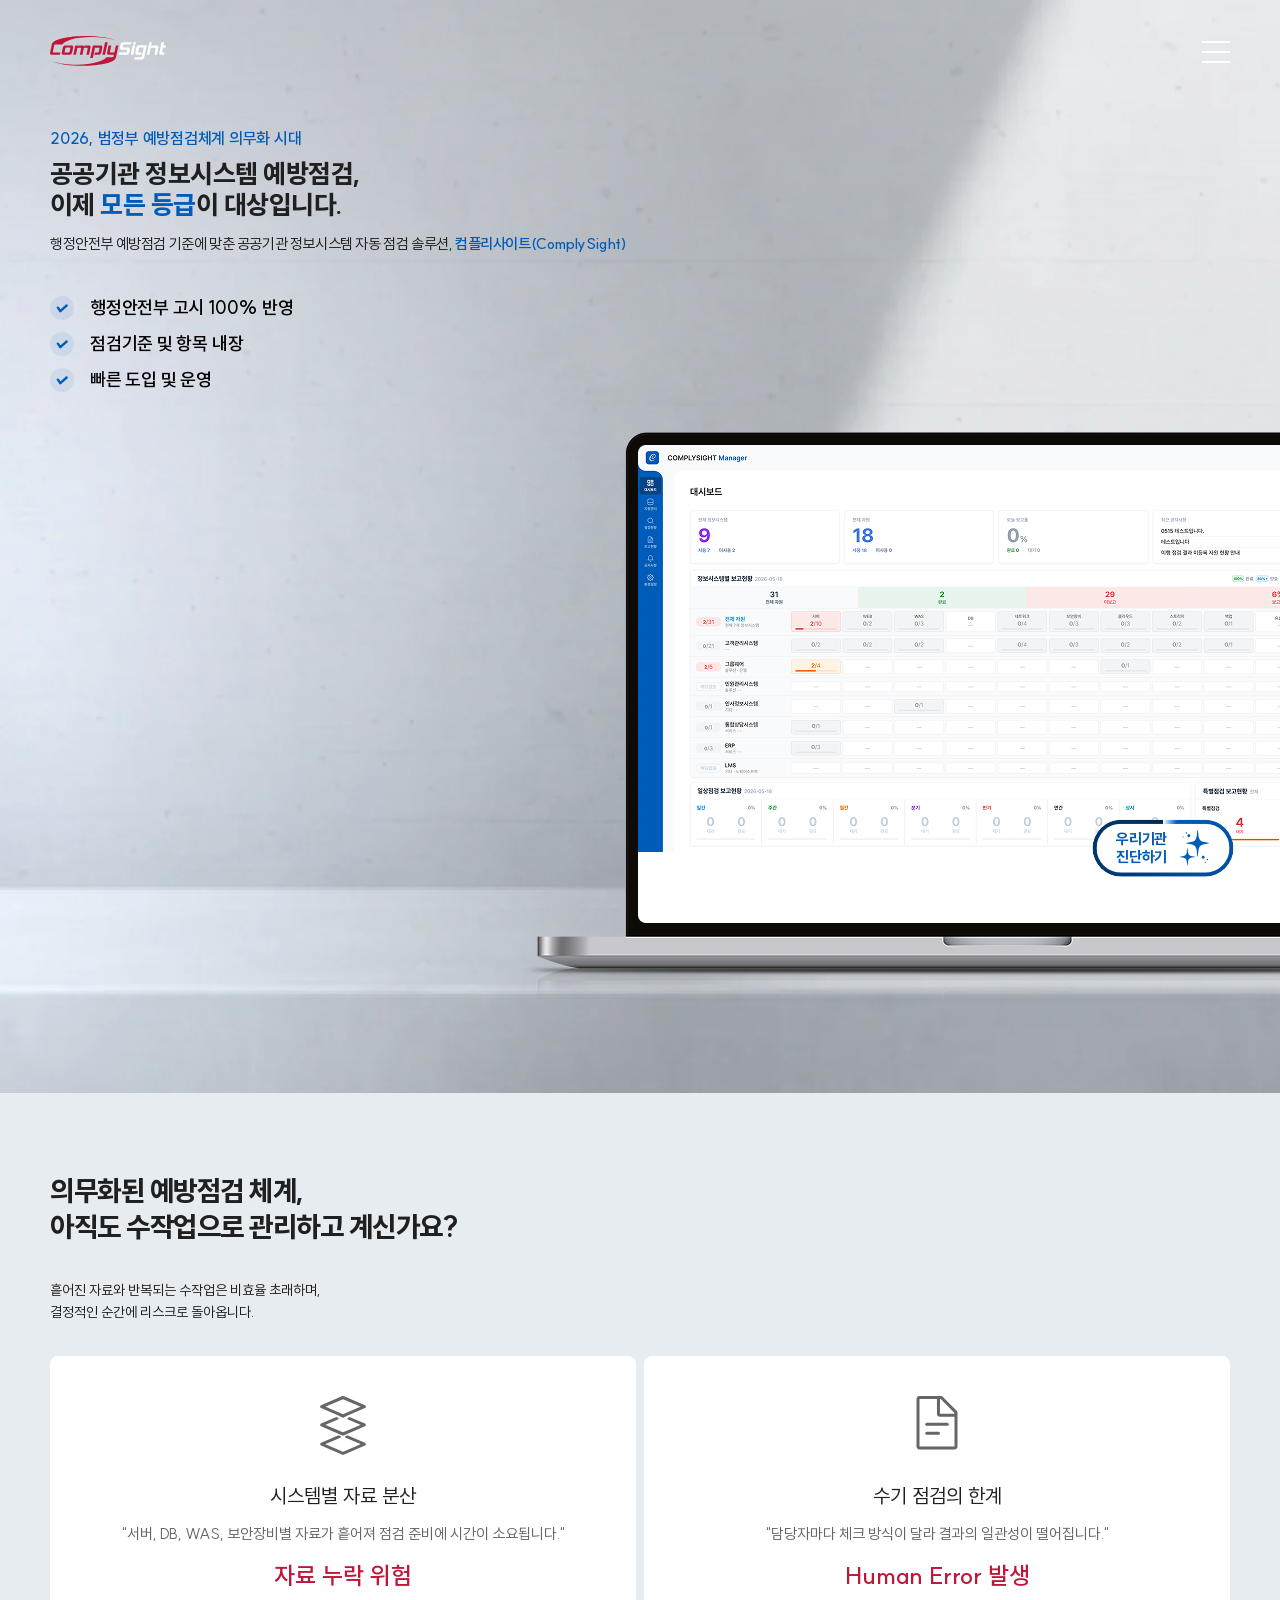
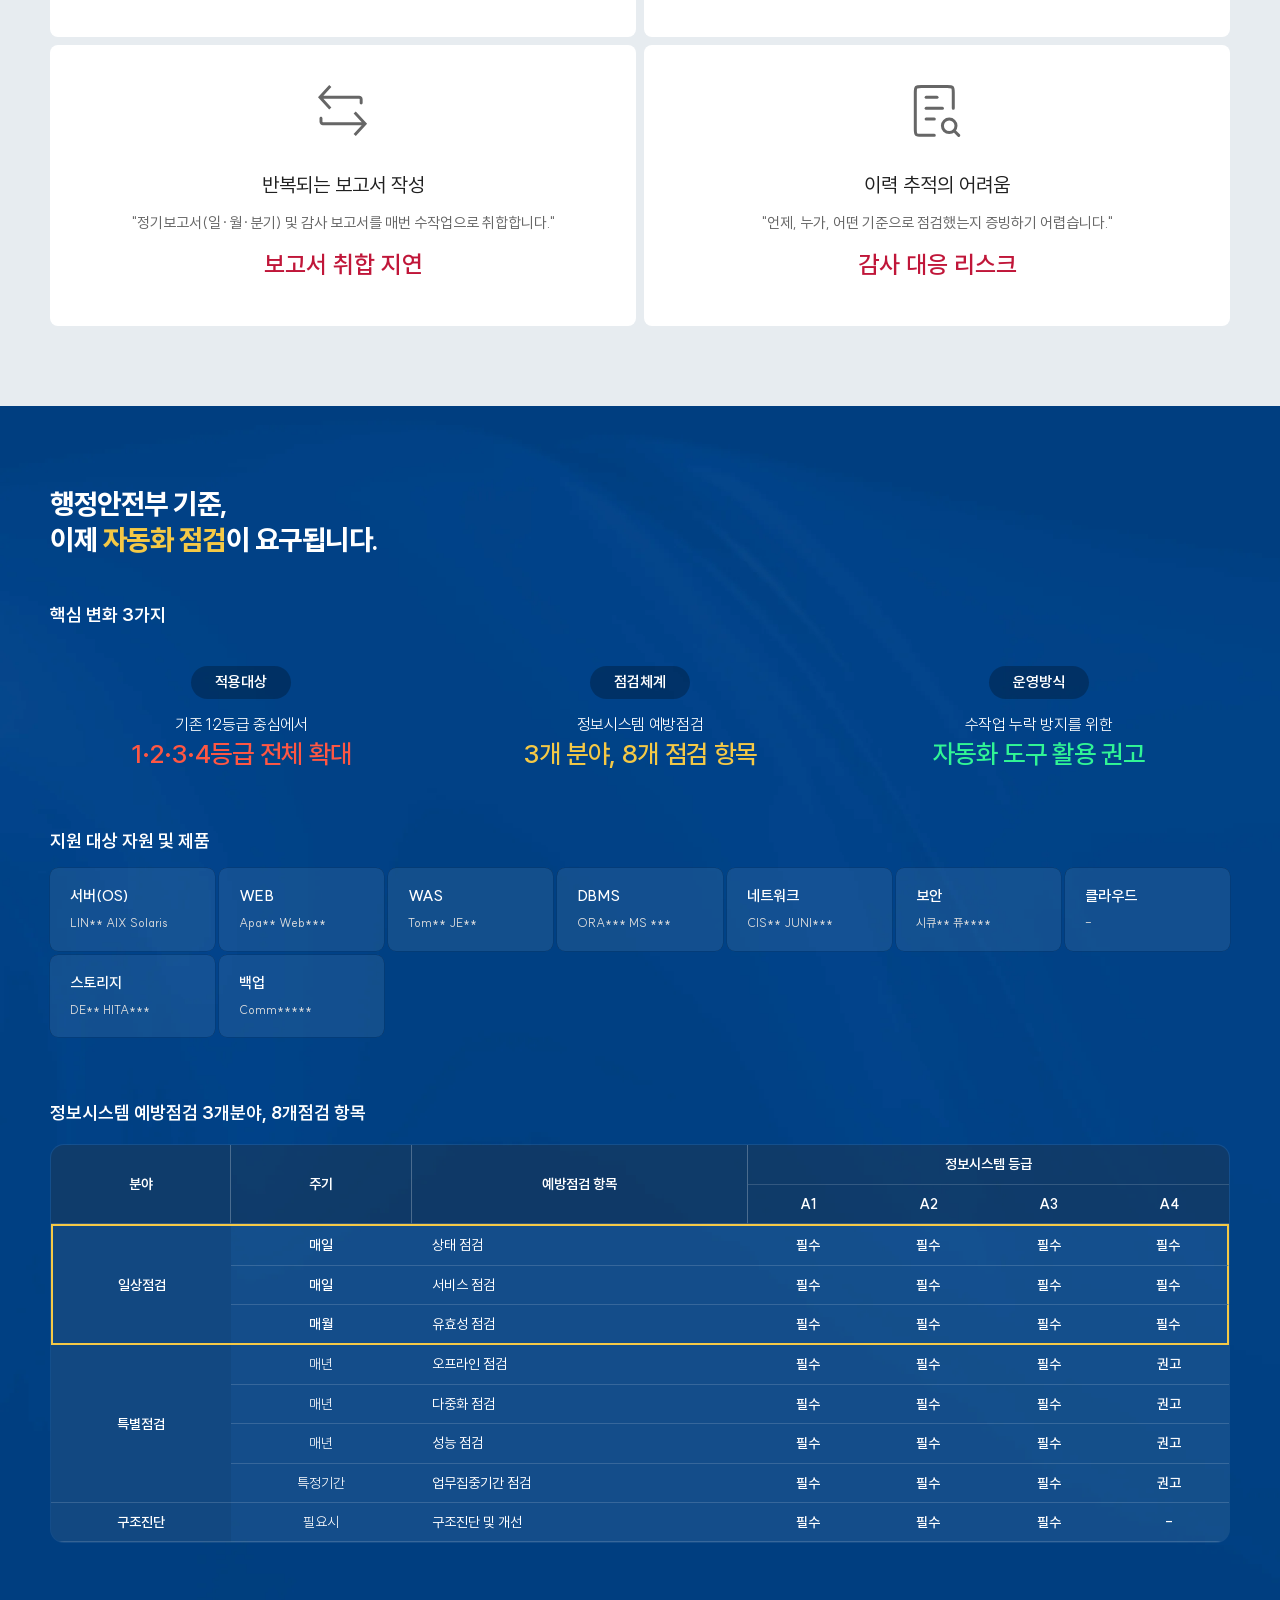
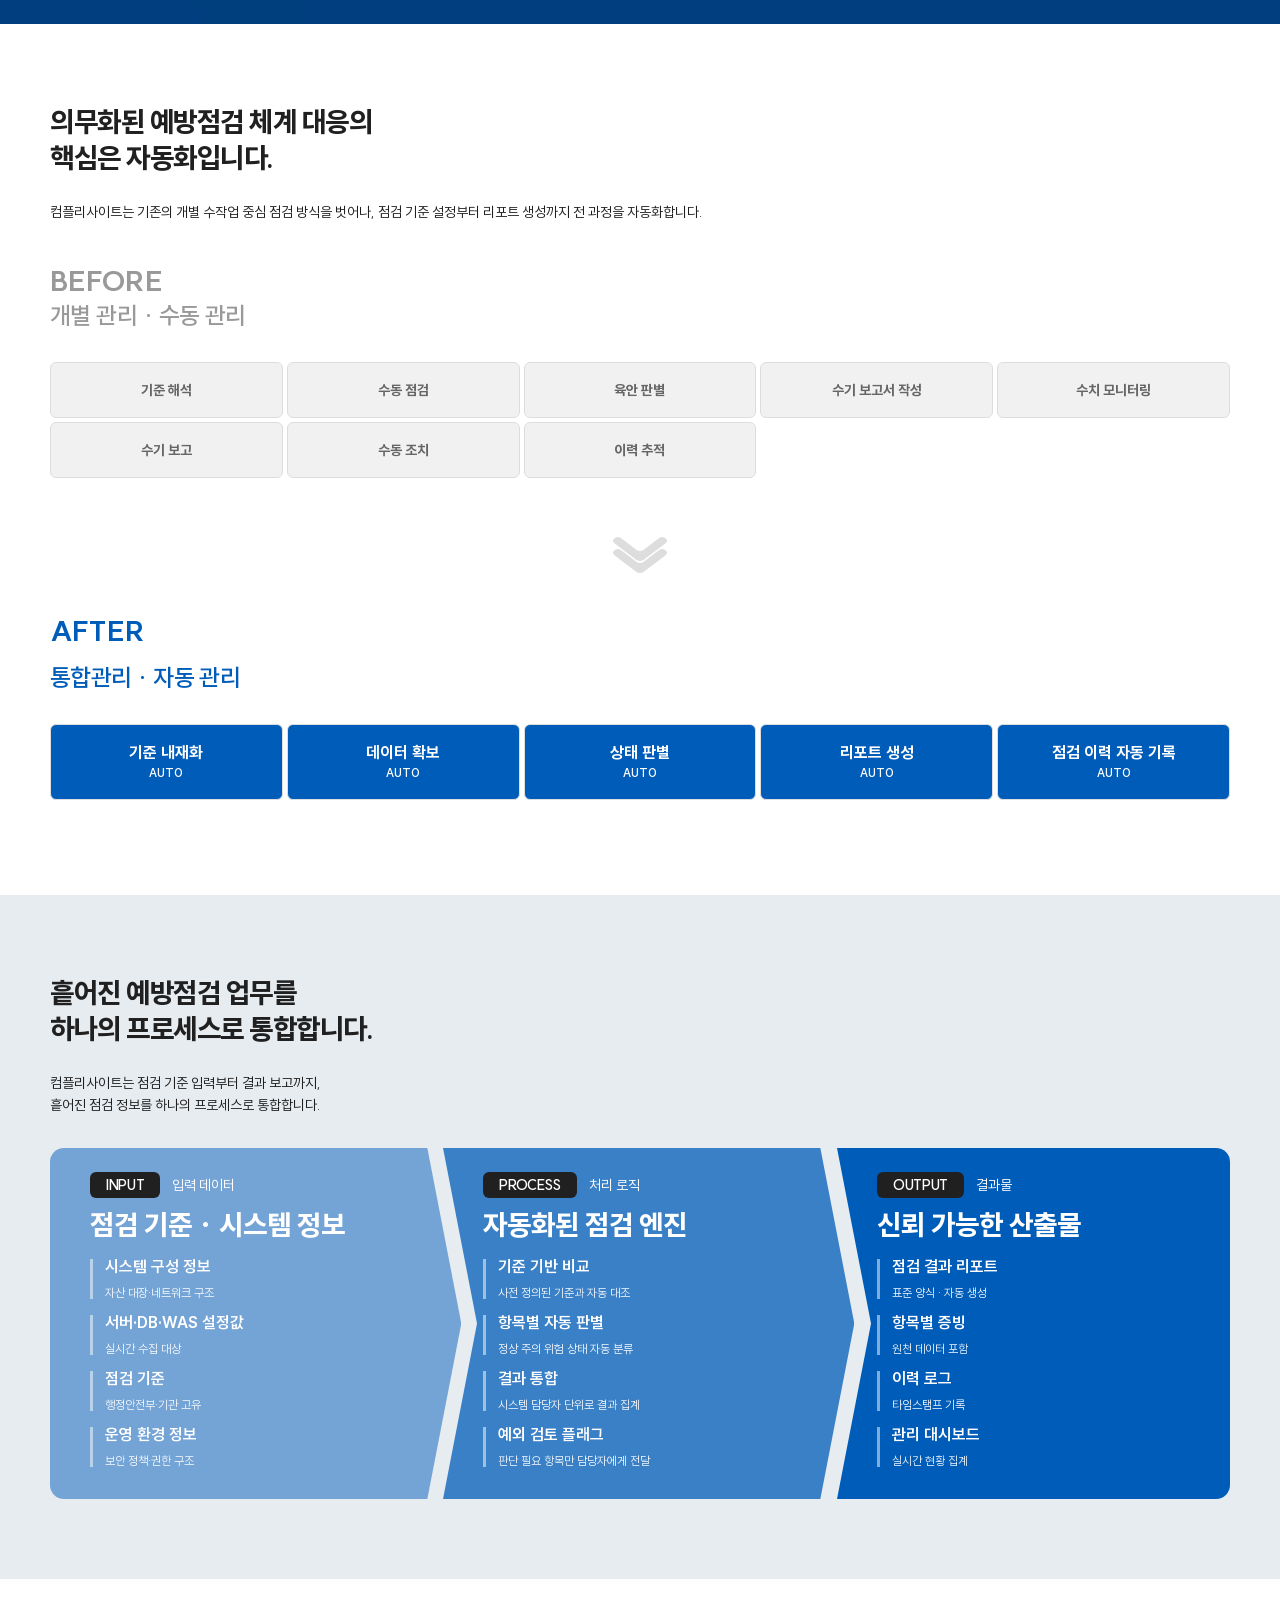
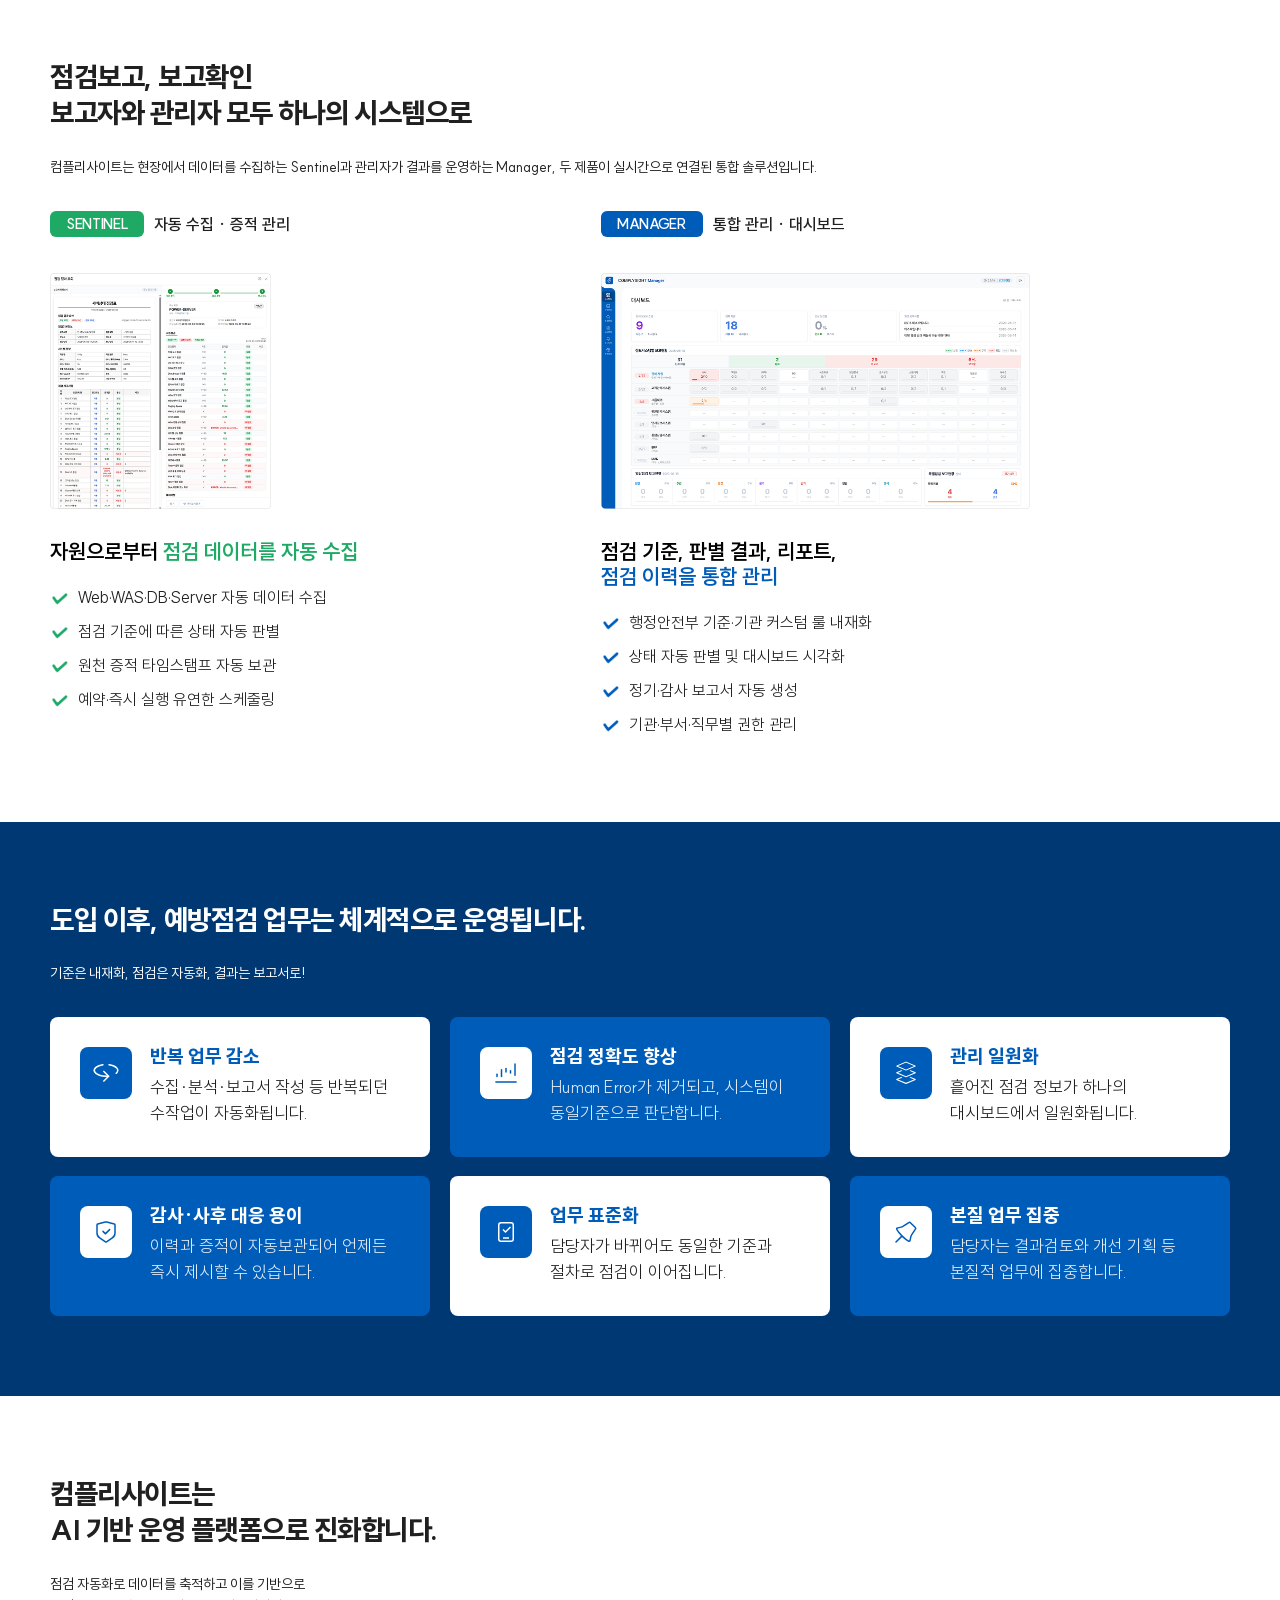
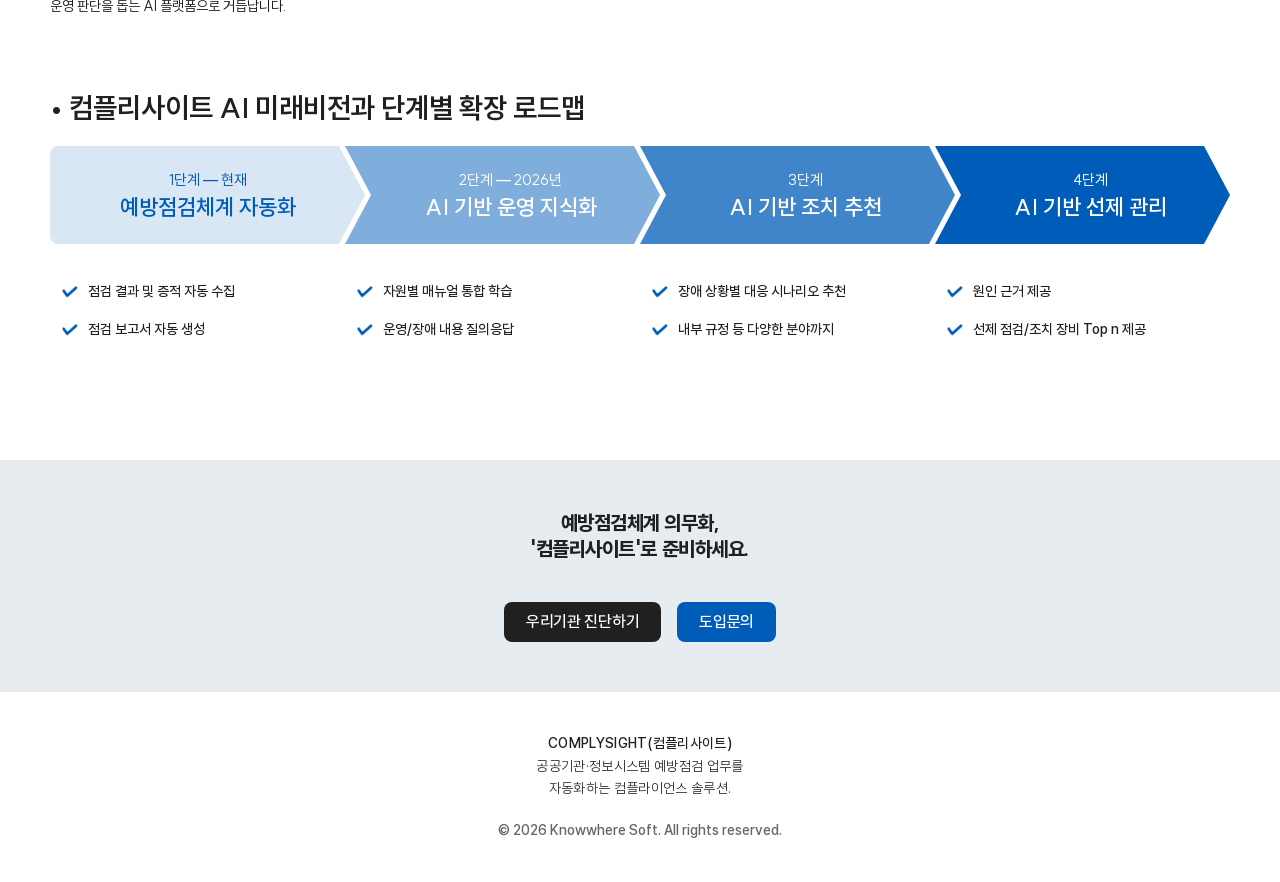
==== commit a0adef2e: "Card hover lift+shadow, simplify section3 reveal, balance ipo-card - card·benefit-card·smallbox.blue" ====
--- a/index.html
+++ b/index.html
@@ -167,7 +167,7 @@
 								</div>
 								<div class="card-contents">
 									<p class="card-tit">시스템별 자료 분산</p>
-									<p class="card-desc">"서버, DB, WAS, 보안장비별 자료가<br>
+									<p class="card-desc">"서버, DB, WAS, 보안장비별 자료가<br class="lg-block">
 										흩어져 점검 준비에 시간이 소요됩니다."</p>
 									<p class="card-danger">자료 누락 위험</p>
 								</div>
@@ -178,7 +178,7 @@
 								</div>
 								<div class="card-contents">
 									<p class="card-tit">수기 점검의 한계</p>
-									<p class="card-desc">"담당자마다 체크 방식이 달라<br>
+									<p class="card-desc">"담당자마다 체크 방식이 달라<br class="lg-block">
 										결과의 일관성이 떨어집니다."</p>
 									<p class="card-danger">Human Error 발생</p>
 								</div>
@@ -189,7 +189,7 @@
 								</div>
 								<div class="card-contents">
 									<p class="card-tit">반복되는 보고서 작성</p>
-									<p class="card-desc">"정기보고서(일·월·분기) 및 감사 보고서를<br>
+									<p class="card-desc">"정기보고서(일·월·분기) 및 감사 보고서를<br class="lg-block">
 										매번 수작업으로 취합합니다."</p>
 									<p class="card-danger">보고서 취합 지연</p>
 								</div>
@@ -200,7 +200,7 @@
 								</div>
 								<div class="card-contents">
 									<p class="card-tit">이력 추적의 어려움</p>
-									<p class="card-desc">"언제, 누가, 어떤 기준으로<br>
+									<p class="card-desc">"언제, 누가, 어떤 기준으로<br class="lg-block">
 										점검했는지 증빙하기 어렵습니다."</p>
 									<p class="card-danger">감사 대응 리스크</p>
 								</div>
@@ -417,7 +417,7 @@
 
 							</div>
 							<li class="after">
-								<p class="maintit blue-txt">AFTER <span class="subtit blue-txt">통합관리 ·<span
+								<p class="maintit blue-txt">AFTER <span class="subtit blue-txt">통합관리 · <span
 											class="auto-emph"><i>자</i><i>동</i> <i>관</i><i>리</i></span></span></p>
 								<ul class="smallboxs type1">
 									<li class="smallbox bluebg">
--- a/css/common.css
+++ b/css/common.css
@@ -222,21 +222,12 @@
 /*Start: 배경색 조정 */
 .bluebg {
     background-color: var(--color-primary-500);
-    transition: background 0.3s ease;
-}
-.bluebg:hover {
-    background-color: var(--color-brand);
 }
 .blackbg {
     background-color: var(--color-black);
-    transition: background 0.3s ease;
 }
 .whitebg {
     background-color: var(--color-white);
-    transition: background 0.3s ease;
-}
-.whitebg:hover {
-    background-color: var(--color-gray-300);
 }
 /* //End: 배경색 조정 */
 
@@ -438,9 +429,7 @@
     align-items: center;
     transition: all 0.3s ease;
 }
-.card:hover {
-    background-color: var(--color-gray-300);
-}
+/* .card hover 효과(올라가기+그림자)는 main.css 모션 영역에서 정의 */
 .card-contents {
     margin-top: calc(32 * var(--u));
     display: flex;
@@ -845,13 +834,14 @@
     }
     .card {
         flex-direction: row;
-        padding: calc(24 * var(--u)) calc(16 * var(--u));
+        padding: calc(24 * var(--u));
         align-items: flex-start;
         gap: 16px;
     }
     .card-ico {
-        width: calc(40 * var(--u));
-        height: calc(40 * var(--u));
+        width: calc(25 * var(--u));
+        height: calc(30 * var(--u));
+        margin-top: 6px;
     }
     .card-contents {
         margin-top: 0;
--- a/css/main.css
+++ b/css/main.css
@@ -287,10 +287,9 @@
 .smallbox.bluebg {
     background-color: var(--color-primary-500);
     color: var(--color-white);
-    transition: all 0.3s ease;
-}
-.smallbox.bluebg:hover {
-    background-color: var(--color-brand);
+    transition:
+        transform 0.3s ease,
+        box-shadow 0.3s ease;
 }
 .smallbox-subtit {
     font-family: "Pretendard";
@@ -315,6 +314,10 @@
     padding: calc(38 * var(--u)) calc(46 * var(--u)) calc(38 * var(--u)) calc(40 * var(--u));
     color: var(--color-white);
     min-height: calc(330 * var(--u));
+    /* 내용을 세로 중앙 정렬 → min-height로 남는 공간이 위아래 동일하게 분배 */
+    display: flex;
+    flex-direction: column;
+    justify-content: center;
     clip-path: polygon(0 0, calc(100% - 34 * var(--u)) 0, 100% 50%, calc(100% - 34 * var(--u)) 100%, 0 100%, calc(34 * var(--u)) 50%);
 }
 .ipo-card:first-child {
@@ -348,6 +351,7 @@
     font-weight: 400;
     line-height: 1.6;
     margin-bottom: calc(13 * var(--u));
+    gap: calc(12 * var(--u));
     display: flex;
     align-items: center;
 }
@@ -358,26 +362,13 @@
     line-height: 1;
     font-weight: 700;
     padding: calc(8 * var(--u)) calc(16 * var(--u));
-    /* 왼쪽만 둥글게, 오른쪽은 화살표가 붙으므로 직각 */
-    border-radius: calc(6 * var(--u)) 0 0 calc(6 * var(--u));
+    border-radius: calc(6 * var(--u));
     letter-spacing: calc(-0.32 * var(--u));
 }
-/* 오른쪽 화살표(태그 모양) — 배경색은 각 변형(.dark/.green/.blue 등)에서 상속 */
-.ipo-pill::after {
-    content: "";
-    position: absolute;
-    top: 0;
-    /* 1px 겹쳐 본체와 완전히 붙게(서브픽셀 틈 제거) */
-    left: calc(100% - 1px);
-    width: calc(14 * var(--u));
-    height: 100%;
-    background: inherit;
-    clip-path: polygon(0 0, 100% 50%, 0 100%);
-}
+
 .ipo-pill.dark {
     background: var(--color-black);
     color: var(--color-white);
-    margin-right: 24px;
     font-size: calc(16 * var(--u));
 }
 
@@ -516,10 +507,16 @@
     align-items: flex-start;
     border-radius: calc(8 * var(--u));
     padding: calc(40 * var(--u)) calc(50 * var(--u));
-    transition: all 0.3s ease;
-}
-.benefit-card.bluebg:hover {
-    background-color: var(--color-brand);
+    transition:
+        transform 0.3s ease,
+        box-shadow 0.3s ease;
+}
+/* card·benefit-card·smallbox.bluebg 공통 hover: 약간 올라가며 아래 그림자(플로팅 버튼처럼) */
+.card.reveal:hover,
+.benefit-card.reveal:hover,
+.smallbox.bluebg:hover {
+    transform: translateY(calc(-6 * var(--u)));
+    box-shadow: 0 calc(8 * var(--u)) calc(20 * var(--u)) rgba(0, 0, 0, 0.13);
 }
 .benefit-ico {
     flex: none;
@@ -712,7 +709,7 @@
         padding-left: 0;
         align-self: flex-start;
         margin-top: calc(40 * var(--u));
-        margin-bottom: 9vh;
+        margin-bottom: 10vh;
         margin-left: 40%;
     }
     .visual-point {
@@ -778,10 +775,10 @@
         margin-top: 8px;
     }
     .ipo-card {
-        padding: calc(24 * var(--u)) calc(36 * var(--u)) calc(24 * var(--u)) calc(28 * var(--u));
+        padding: calc(24 * var(--u)) calc(40 * var(--u)) calc(32 * var(--u));
     }
     .ipo-card:not(:first-child) {
-        padding-left: calc(58 * var(--u));
+        padding-left: calc(40 * var(--u));
     }
     .ipo-head {
         font-size: var(--font-small);
@@ -805,7 +802,7 @@
 
     .ipo-pill {
         font-size: var(--font-small);
-        padding: calc(5 * var(--u)) calc(16 * var(--u));
+        padding: calc(6 * var(--u)) calc(16 * var(--u));
     }
     .ipo-pill.dark {
         font-size: var(--font-small);
@@ -822,7 +819,7 @@
         height: calc(236 * var(--u));
     }
     .benefit-card {
-        padding: calc(30 * var(--u)) calc(20 * var(--u));
+        padding: calc(30 * var(--u));
     }
     .road-col .check-list {
         padding: 0 calc(10 * var(--u));
@@ -885,23 +882,19 @@
         border-radius: 0;
         min-height: auto;
         /* 위 노치(34u) 아래로 콘텐츠가 너무 붙지 않게 상단 여백 확대 */
-        padding: calc(60 * var(--u)) calc(30 * var(--u)) calc(52 * var(--u));
-    }
-    .ipo-card:not(:first-child) {
-        padding-left: calc(30 * var(--u));
+        padding: calc(70 * var(--u)) calc(40 * var(--u)) calc(80 * var(--u));
     }
     /* 첫 카드: 위는 평평, 아래만 화살표 */
     .ipo-card:first-child {
         clip-path: polygon(0 0, 100% 0, 100% calc(100% - 34 * var(--u)), 50% 100%, 0 calc(100% - 34 * var(--u)));
         border-radius: calc(14 * var(--u)) calc(14 * var(--u)) 0 0;
-        padding-top: calc(30 * var(--u));
     }
     /* 마지막 카드: 위는 홈, 아래는 평평 */
     .ipo-output {
         clip-path: polygon(0 0, 50% calc(34 * var(--u)), 100% 0, 100% 100%, 0 100%);
         border-radius: 0 0 calc(14 * var(--u)) calc(14 * var(--u));
         margin-bottom: 0;
-        padding-bottom: calc(30 * var(--u));
+        /* padding-bottom: calc(30 * var(--u)); */
     }
     .ipo-list,
     .benefit-grid,
@@ -936,7 +929,7 @@
         width: 100%;
         clip-path: polygon(0 0, 50% calc(16 * var(--u)), 100% 0, 100% calc(100% - 16 * var(--u)), 50% 100%, 0 calc(100% - 16 * var(--u)));
         border-radius: 0;
-        padding: calc(34 * var(--u)) calc(30 * var(--u));
+        padding: calc(50 * var(--u)) calc(30 * var(--u)) calc(38 * var(--u));
     }
     /* 세로 스택이라 가로 겹침(너비 +20)은 해제 */
     .road-col:not(:last-child) .road-step {
@@ -1066,10 +1059,12 @@
     .reveal {
         opacity: 0;
         transform: translateY(22px);
+        /* stagger 지연은 opacity에만(등장 cascade). transform/box-shadow는 지연 없이
+           → hover lift/그림자가 지연 없이 부드럽게 동작 */
         transition:
-            opacity 0.45s cubic-bezier(0.22, 0.61, 0.36, 1),
-            transform 0.45s cubic-bezier(0.22, 0.61, 0.36, 1);
-        transition-delay: var(--reveal-delay, 0s);
+            opacity 0.45s cubic-bezier(0.22, 0.61, 0.36, 1) var(--reveal-delay, 0s),
+            transform 0.45s cubic-bezier(0.22, 0.61, 0.36, 1),
+            box-shadow 0.3s ease;
         will-change: opacity, transform;
     }
     .reveal.is-in {
@@ -1078,18 +1073,12 @@
     }
     /* benefit-card: reveal(opacity/transform)에 background-color도 포함해야 hover 배경색이 부드러움.
        (.reveal 의 transition 이 .benefit-card 의 transition:all 을 덮어 bg-color가 빠지므로 명시) */
+    /* benefit-card reveal transition에 transform+box-shadow 포함(hover lift/그림자 부드럽게) */
     .benefit-card.reveal {
         transition:
             opacity 0.35s cubic-bezier(0.22, 0.61, 0.36, 1) var(--reveal-delay, 0s),
-            transform 0.35s cubic-bezier(0.22, 0.61, 0.36, 1) var(--reveal-delay, 0s),
-            background-color 0.3s ease;
-    }
-    /* product-grid는 더 빠르게(짧은 duration), 테이블(rev-right)은 더 늦게(지연 0.7s) */
-    .product-grid .product-card.reveal {
-        transition-duration: 0.3s;
-    }
-    .rev-right.reveal {
-        transition-delay: 0.7s;
+            transform 0.3s ease,
+            box-shadow 0.3s ease;
     }
 
     /* section4 BEFORE→AFTER: before는 왼쪽에서, after는 오른쪽에서 등장.
@@ -1282,12 +1271,7 @@
     /* 테두리가 그려지며 한 바퀴 도는 효과: 얇은 투명 머리(그리는 끝) 뒤로
        #005cb9 → #002953 진한 파랑 그라디언트가 채워진다(옅은 색 구간 최소화) */
     .float-diagnose::before {
-        background: conic-gradient(
-            from var(--fd-angle),
-            transparent 0deg,
-            var(--color-primary-500) 28deg,
-            #002953 360deg
-        );
+        background: conic-gradient(from var(--fd-angle), transparent 0deg, var(--color-primary-500) 28deg, #002953 360deg);
         animation: fdBorderSpin 3s linear infinite;
     }
 }
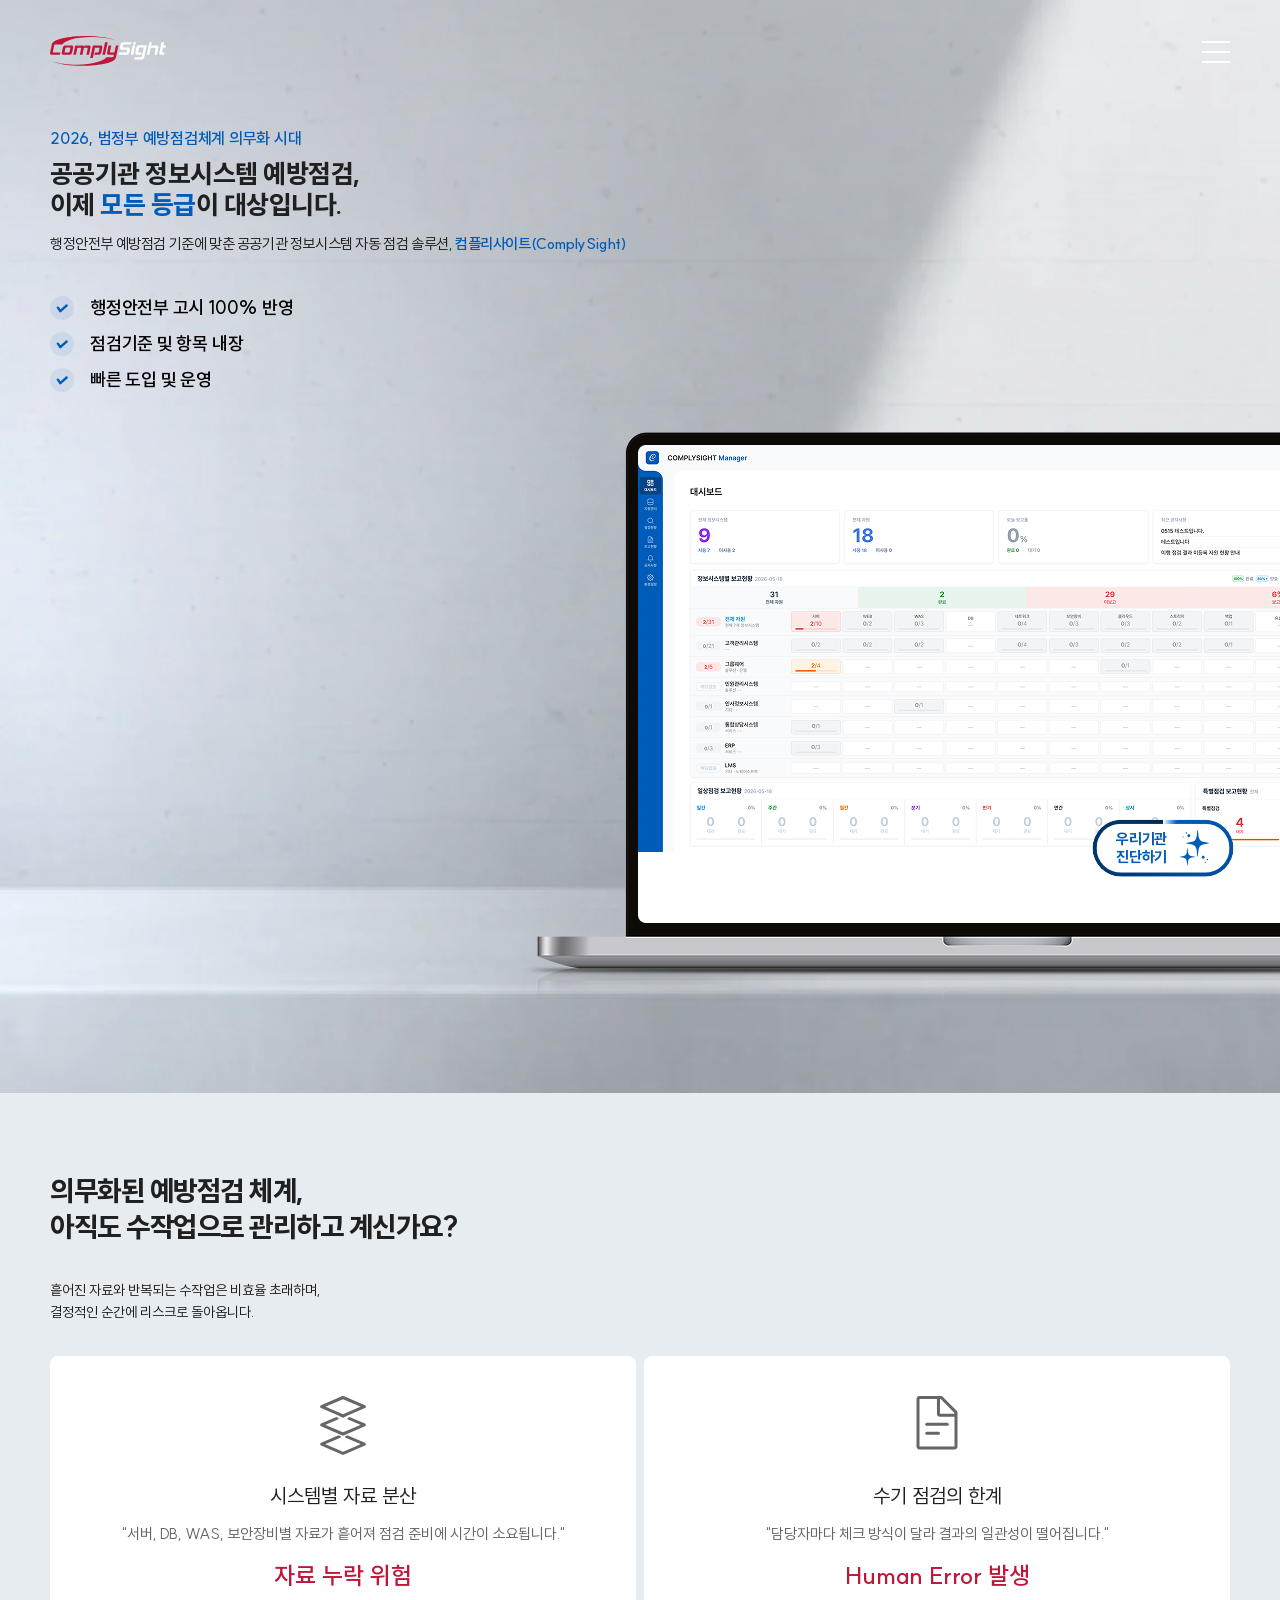
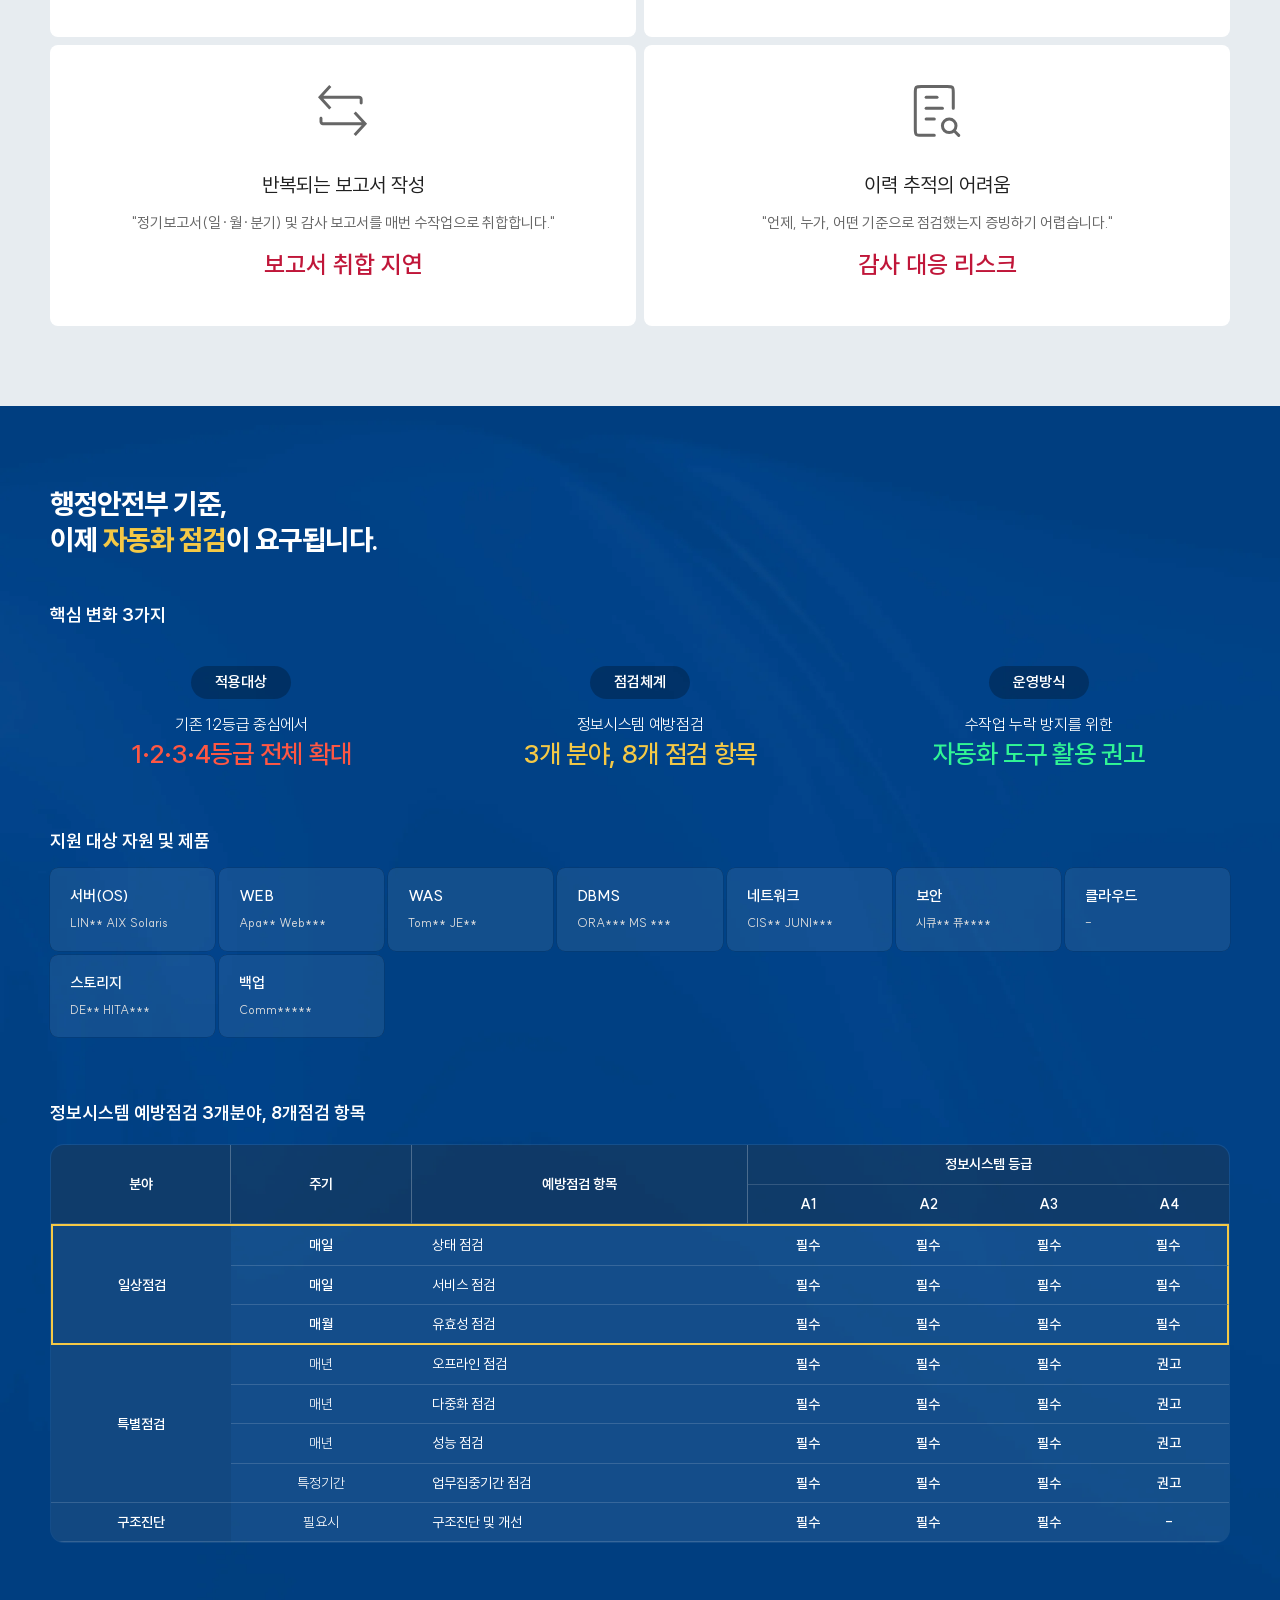
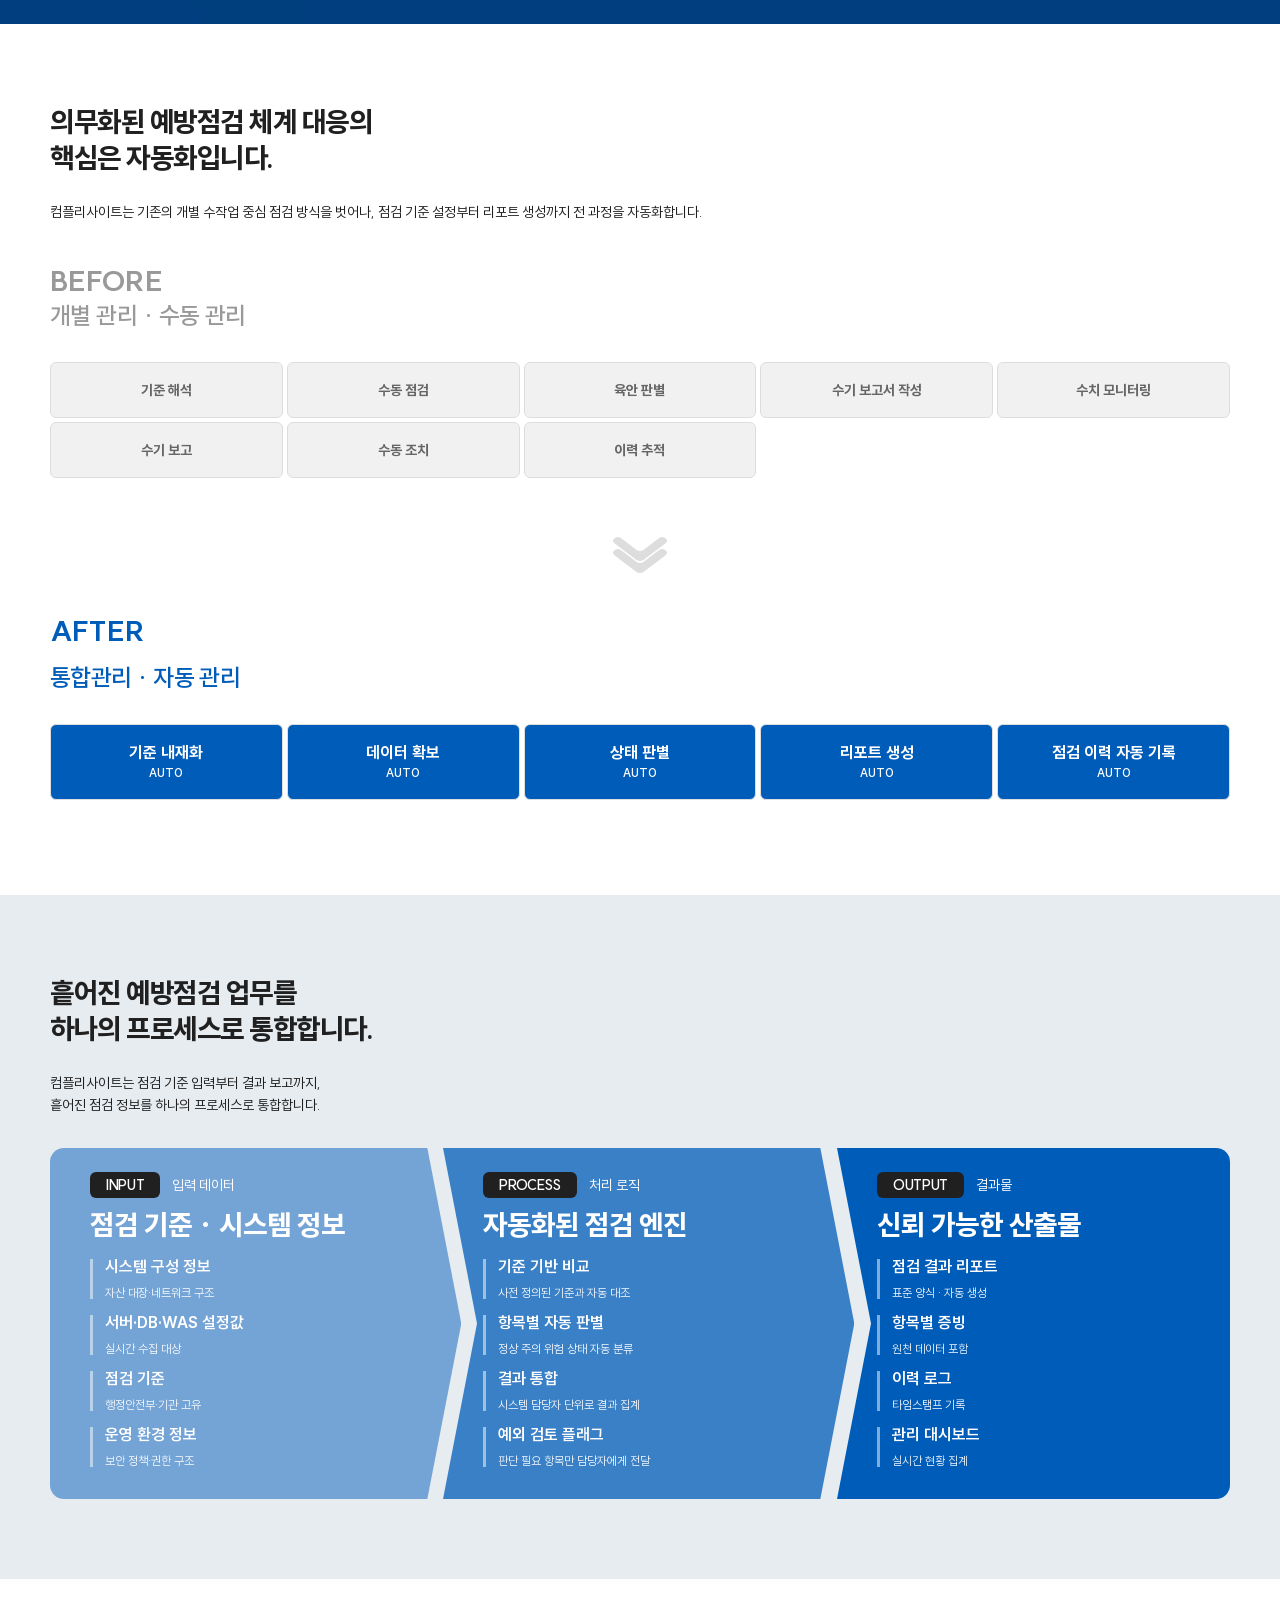
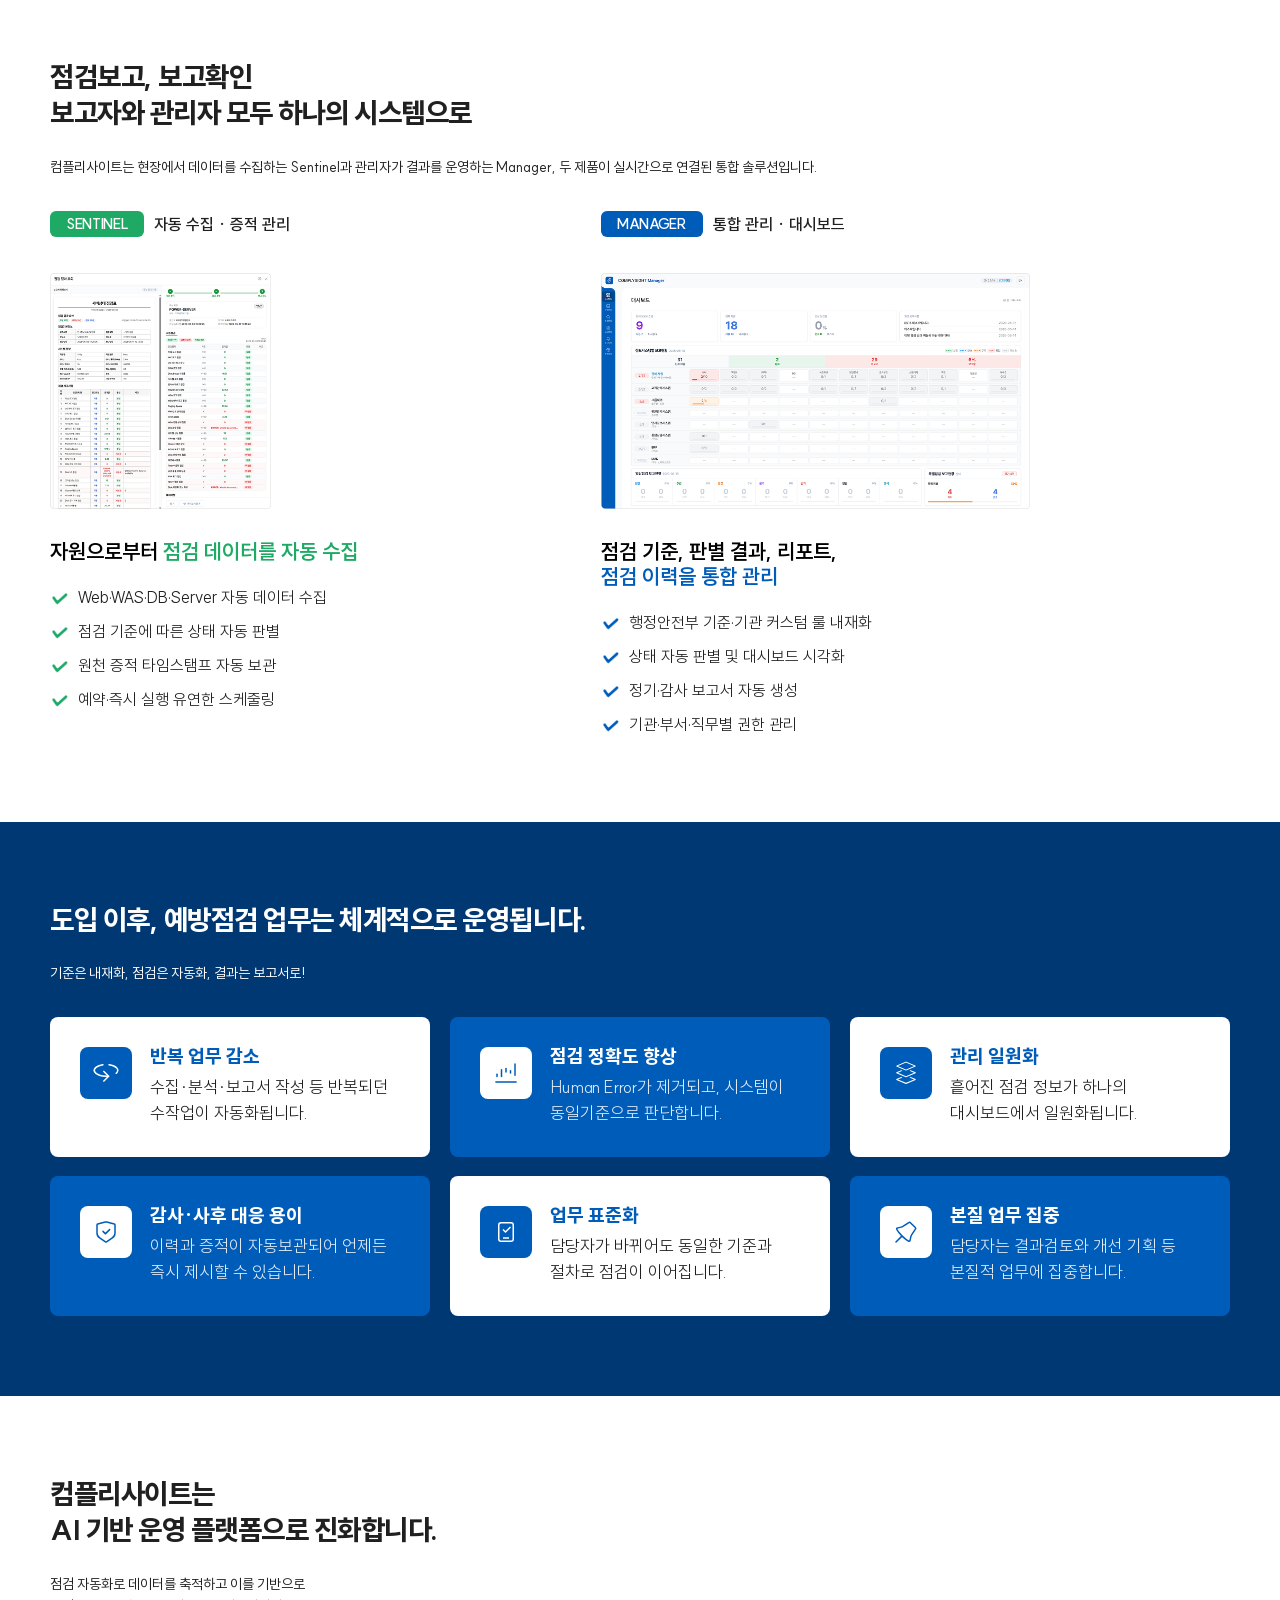
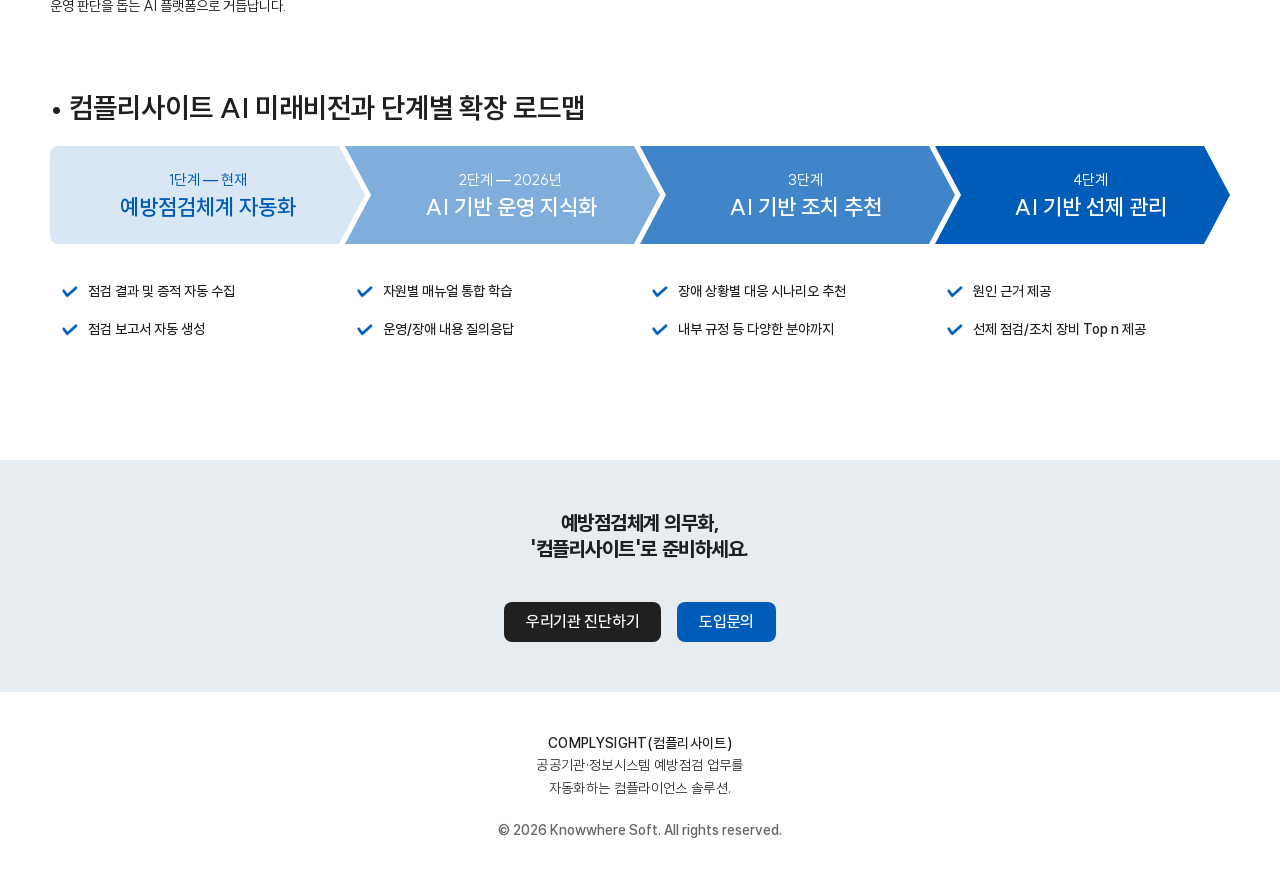
==== commit 8c12ed73: "Desktop sequential reveal on snap-arrival, footer reveal, tune delays - 데스크톱 씬 스냅 중 진입 요소는 보류했다가 도착 " ====
--- a/index.html
+++ b/index.html
@@ -4,7 +4,7 @@
 <head>
 	<meta charset="UTF-8">
 	<meta name="viewport" content="width=device-width, initial-scale=1.0">
-	<title>컴플리사이트 랜딩페이지</title>
+	<title>컴플리사이트</title>
 	<link rel="icon" href="assets/icons/favicon.ico">
 	<link rel="stylesheet" href="css/common.css">
 	<link rel="stylesheet" href="css/main.css">
@@ -17,7 +17,7 @@
 			<!-- 헤더 -->
 			<div class="header" id="header">
 				<div class="contents-wrap">
-					<div class="logo">
+					<a class="logo" href="index.html">
 						<svg class="logo-svg" width="150" height="39" viewBox="0 0 150 39" fill="none"
 							xmlns="http://www.w3.org/2000/svg" role="img" aria-label="컴플리사이트 로고">
 							<path
@@ -53,7 +53,7 @@
 								d="M85.2398 12.1775L83.2737 21.3737H79.1512C78.517 21.3737 78.073 21.3103 77.8194 21.2469C77.6291 21.12 77.5022 20.9298 77.5022 20.6127C77.5022 20.359 77.5657 20.1053 77.6291 19.7248L79.2146 12.1775H75.7898L73.9506 20.8664C73.8237 21.4372 73.7603 22.008 73.7603 22.3885C73.7603 23.1496 74.014 23.6569 74.5214 23.9106C75.0288 24.1643 75.9167 24.2912 77.1851 24.2912H82.6394L82.3223 25.8133C82.2589 26.1938 82.1955 26.5109 82.0686 26.7012C82.0052 26.8915 81.8784 27.0817 81.6881 27.2086C81.5613 27.3354 81.3076 27.3988 81.0539 27.4623C80.8002 27.5257 80.4831 27.5257 80.0391 27.5257H72.9358C69.2573 32.4092 54.7336 37.1025 35.3264 37.1025C22.3249 37.1025 10.782 35.4535 3.42503 32.9166C10.782 36.278 25.1154 38.5612 41.6052 38.5612C63.9299 38.5612 82.3223 34.3753 84.7324 29.0478C84.7958 28.9844 84.7958 28.921 84.8592 28.8576C85.0495 28.4136 85.2398 27.8428 85.43 27.0817L88.5377 12.3044H85.2398V12.1775Z"
 								fill="#C01639" />
 						</svg>
-					</div>
+					</a>
 					<!-- pc용 -->
 					<ul class="gnb lg-none">
 						<li><a href="#features" class="gnb-menu">컴플리사이트</a></li>
@@ -77,7 +77,7 @@
 					<div class="layerPop-contents">
 						<ul class="contents-top">
 							<li class="logos">
-								<a href="/" class="logo"></a>
+								<a href="index.html" class="logo"></a>
 							</li>
 
 						</ul>
--- a/css/common.css
+++ b/css/common.css
@@ -839,8 +839,8 @@
         gap: 16px;
     }
     .card-ico {
-        width: calc(25 * var(--u));
-        height: calc(30 * var(--u));
+        width: calc(40 * var(--u));
+        height: calc(40 * var(--u));
         margin-top: 6px;
     }
     .card-contents {
--- a/css/main.css
+++ b/css/main.css
@@ -95,7 +95,7 @@
     padding-left: calc(40 * var(--hu));
     /* 노트북을 하단으로 내려 밑면이 책상 표면에 닿도록 정렬 */
     align-self: flex-end;
-    margin-bottom: 6vh;
+    margin-bottom: 10vh;
 }
 .visual-image img {
     display: block;
@@ -511,12 +511,16 @@
         transform 0.3s ease,
         box-shadow 0.3s ease;
 }
-/* card·benefit-card·smallbox.bluebg 공통 hover: 약간 올라가며 아래 그림자(플로팅 버튼처럼) */
+/* card·benefit-card·smallbox.bluebg 공통 hover: 약간 올라가며 아래 그림자(플로팅 버튼처럼).
+   hover-in transition은 지연 없이(등장 stagger 지연과 분리) 즉시 반응하도록 명시 */
 .card.reveal:hover,
 .benefit-card.reveal:hover,
 .smallbox.bluebg:hover {
     transform: translateY(calc(-6 * var(--u)));
     box-shadow: 0 calc(8 * var(--u)) calc(20 * var(--u)) rgba(0, 0, 0, 0.13);
+    transition:
+        transform 0.25s ease,
+        box-shadow 0.25s ease;
 }
 .benefit-ico {
     flex: none;
@@ -882,7 +886,7 @@
         border-radius: 0;
         min-height: auto;
         /* 위 노치(34u) 아래로 콘텐츠가 너무 붙지 않게 상단 여백 확대 */
-        padding: calc(70 * var(--u)) calc(40 * var(--u)) calc(80 * var(--u));
+        padding: calc(50 * var(--u)) calc(40 * var(--u)) calc(60 * var(--u));
     }
     /* 첫 카드: 위는 평평, 아래만 화살표 */
     .ipo-card:first-child {
@@ -929,7 +933,8 @@
         width: 100%;
         clip-path: polygon(0 0, 50% calc(16 * var(--u)), 100% 0, 100% calc(100% - 16 * var(--u)), 50% 100%, 0 calc(100% - 16 * var(--u)));
         border-radius: 0;
-        padding: calc(50 * var(--u)) calc(30 * var(--u)) calc(38 * var(--u));
+        /* padding: calc(50 * var(--u)) calc(30 * var(--u)) calc(38 * var(--u)); */
+        padding: calc(34 * var(--u)) calc(30 * var(--u));
     }
     /* 세로 스택이라 가로 겹침(너비 +20)은 해제 */
     .road-col:not(:last-child) .road-step {
@@ -1059,11 +1064,11 @@
     .reveal {
         opacity: 0;
         transform: translateY(22px);
-        /* stagger 지연은 opacity에만(등장 cascade). transform/box-shadow는 지연 없이
-           → hover lift/그림자가 지연 없이 부드럽게 동작 */
+        /* 등장은 opacity·transform 모두 stagger 지연을 받아 순차로 슬라이드+페이드.
+           (hover lift는 .card/.benefit-card :hover 에서 지연 없는 별도 transition으로 즉시 동작) */
         transition:
             opacity 0.45s cubic-bezier(0.22, 0.61, 0.36, 1) var(--reveal-delay, 0s),
-            transform 0.45s cubic-bezier(0.22, 0.61, 0.36, 1),
+            transform 0.45s cubic-bezier(0.22, 0.61, 0.36, 1) var(--reveal-delay, 0s),
             box-shadow 0.3s ease;
         will-change: opacity, transform;
     }
@@ -1071,15 +1076,17 @@
         opacity: 1;
         transform: none;
     }
-    /* benefit-card: reveal(opacity/transform)에 background-color도 포함해야 hover 배경색이 부드러움.
-       (.reveal 의 transition 이 .benefit-card 의 transition:all 을 덮어 bg-color가 빠지므로 명시) */
-    /* benefit-card reveal transition에 transform+box-shadow 포함(hover lift/그림자 부드럽게) */
-    .benefit-card.reveal {
+    /* rev-right(테이블)는 rev-left가 먼저 뜬 뒤 살짝 늦게 등장(opacity·transform 모두 지연) */
+    .rev-right.reveal {
         transition:
-            opacity 0.35s cubic-bezier(0.22, 0.61, 0.36, 1) var(--reveal-delay, 0s),
-            transform 0.3s ease,
-            box-shadow 0.3s ease;
-    }
+            opacity 0.45s cubic-bezier(0.22, 0.61, 0.36, 1) 0.2s,
+            transform 0.45s cubic-bezier(0.22, 0.61, 0.36, 1) 0.2s;
+    }
+    /* 푸터는 cta-box가 뜬 뒤 조금 이따 등장 */
+    .footer.reveal {
+        --reveal-delay: 0.25s;
+    }
+    /* (benefit-card는 위 .reveal transition을 그대로 사용 — 순차 등장 + hover는 :hover에서 처리) */
 
     /* section4 BEFORE→AFTER: before는 왼쪽에서, after는 오른쪽에서 등장.
        위→아래로 쌓여 있어 스크롤하면 before → 화살표(흐름) → after 순서로 보인다.
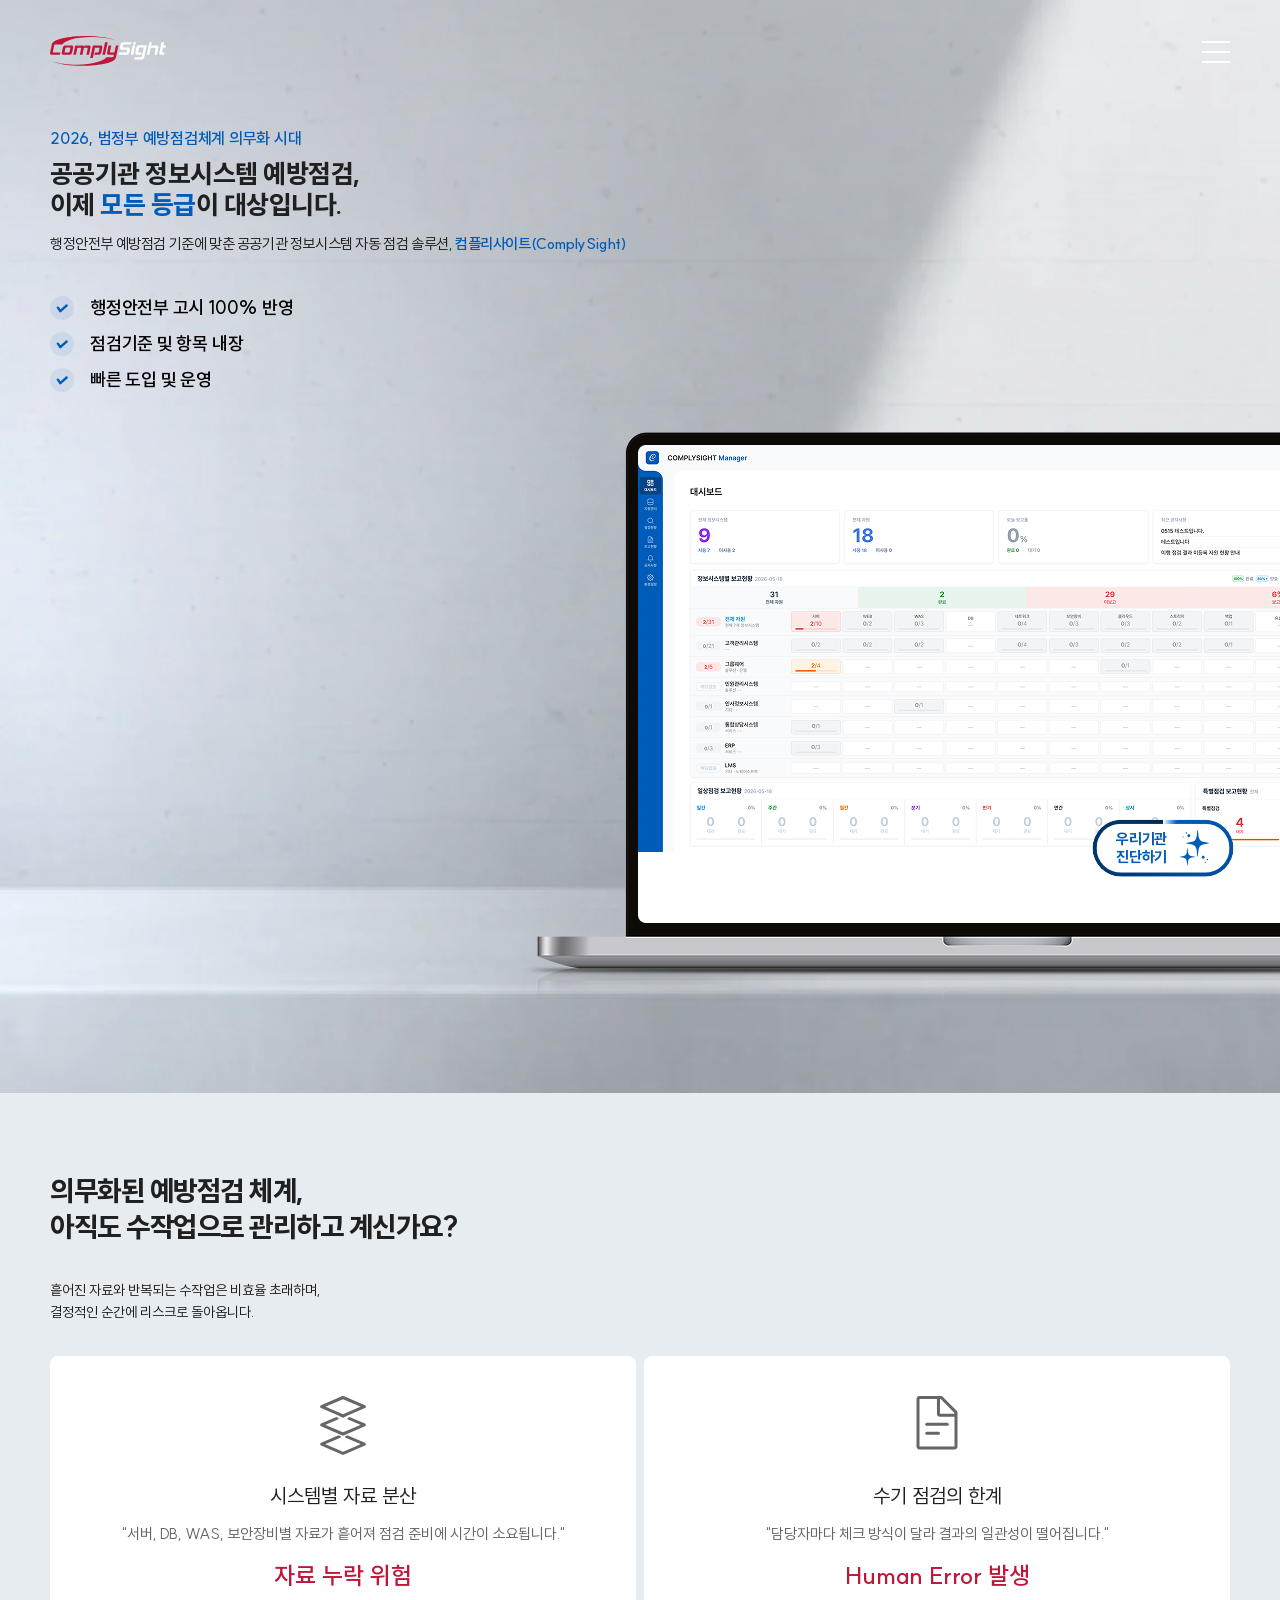
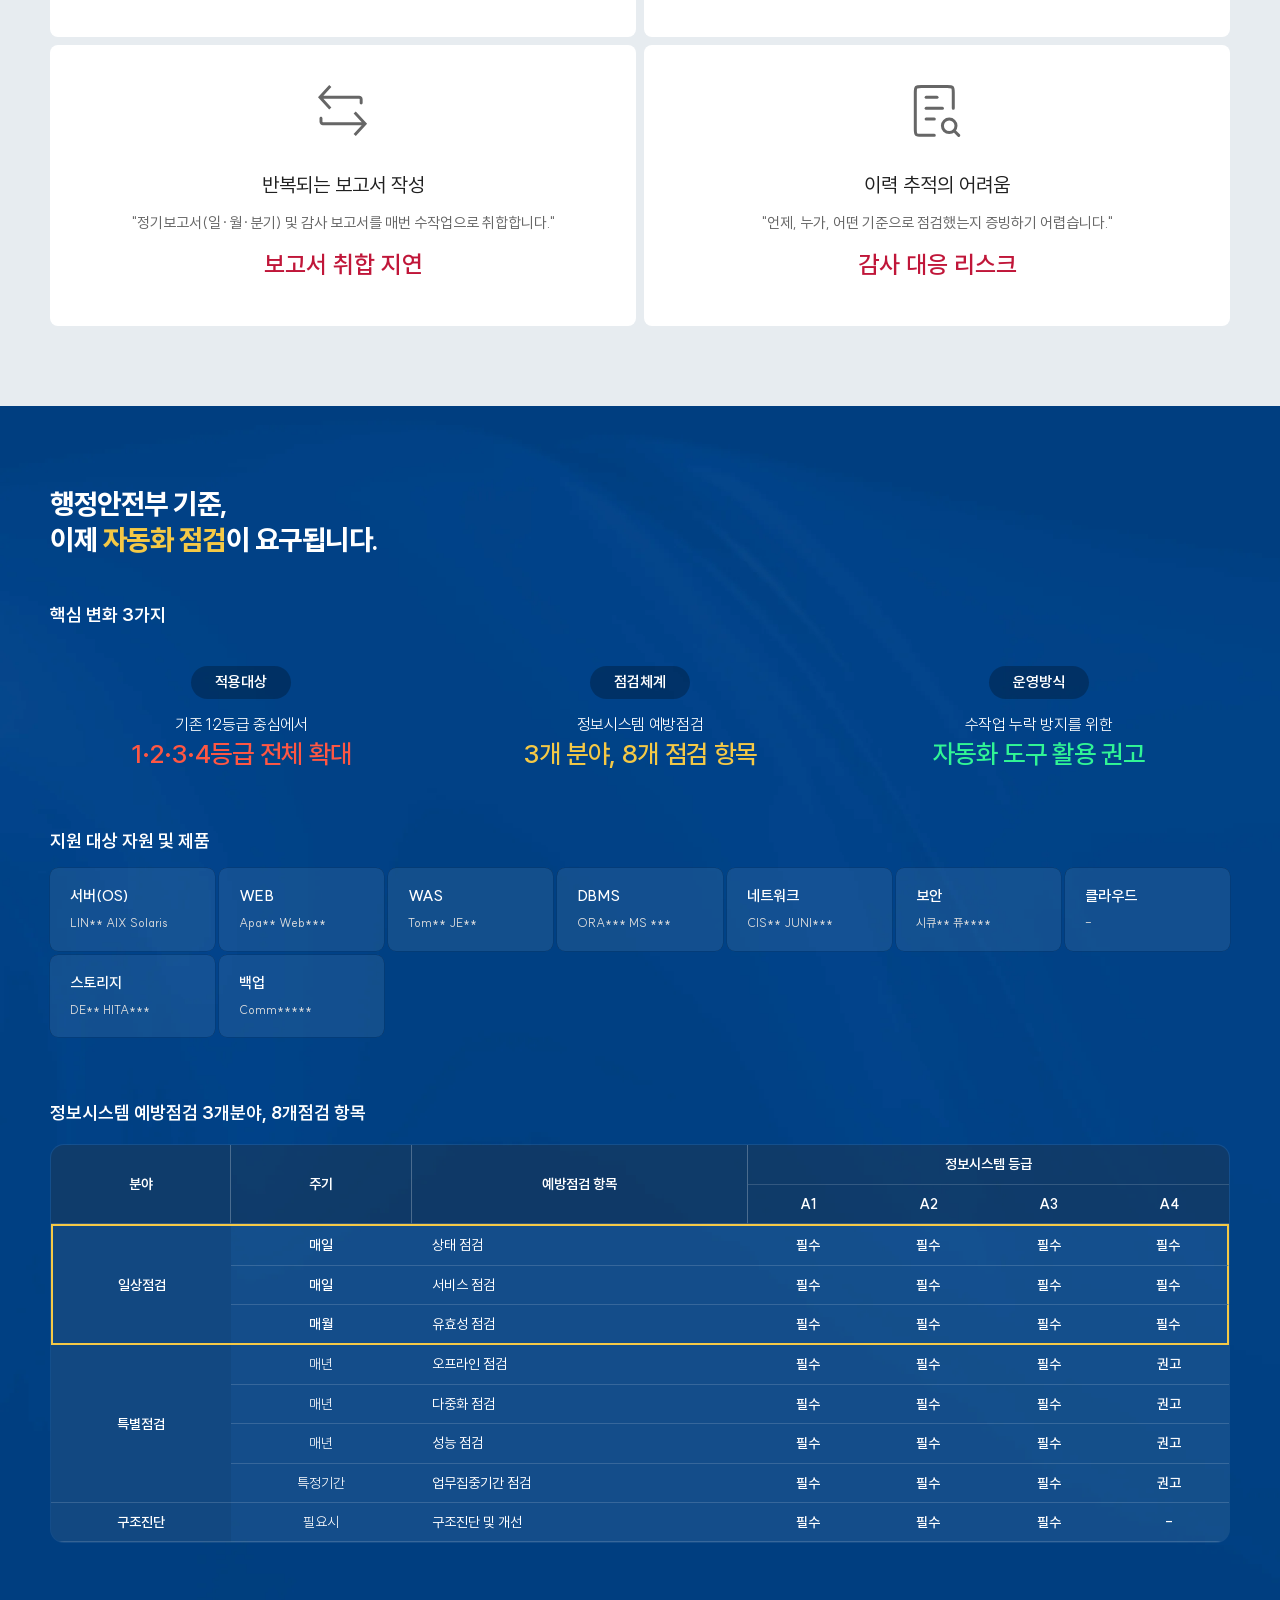
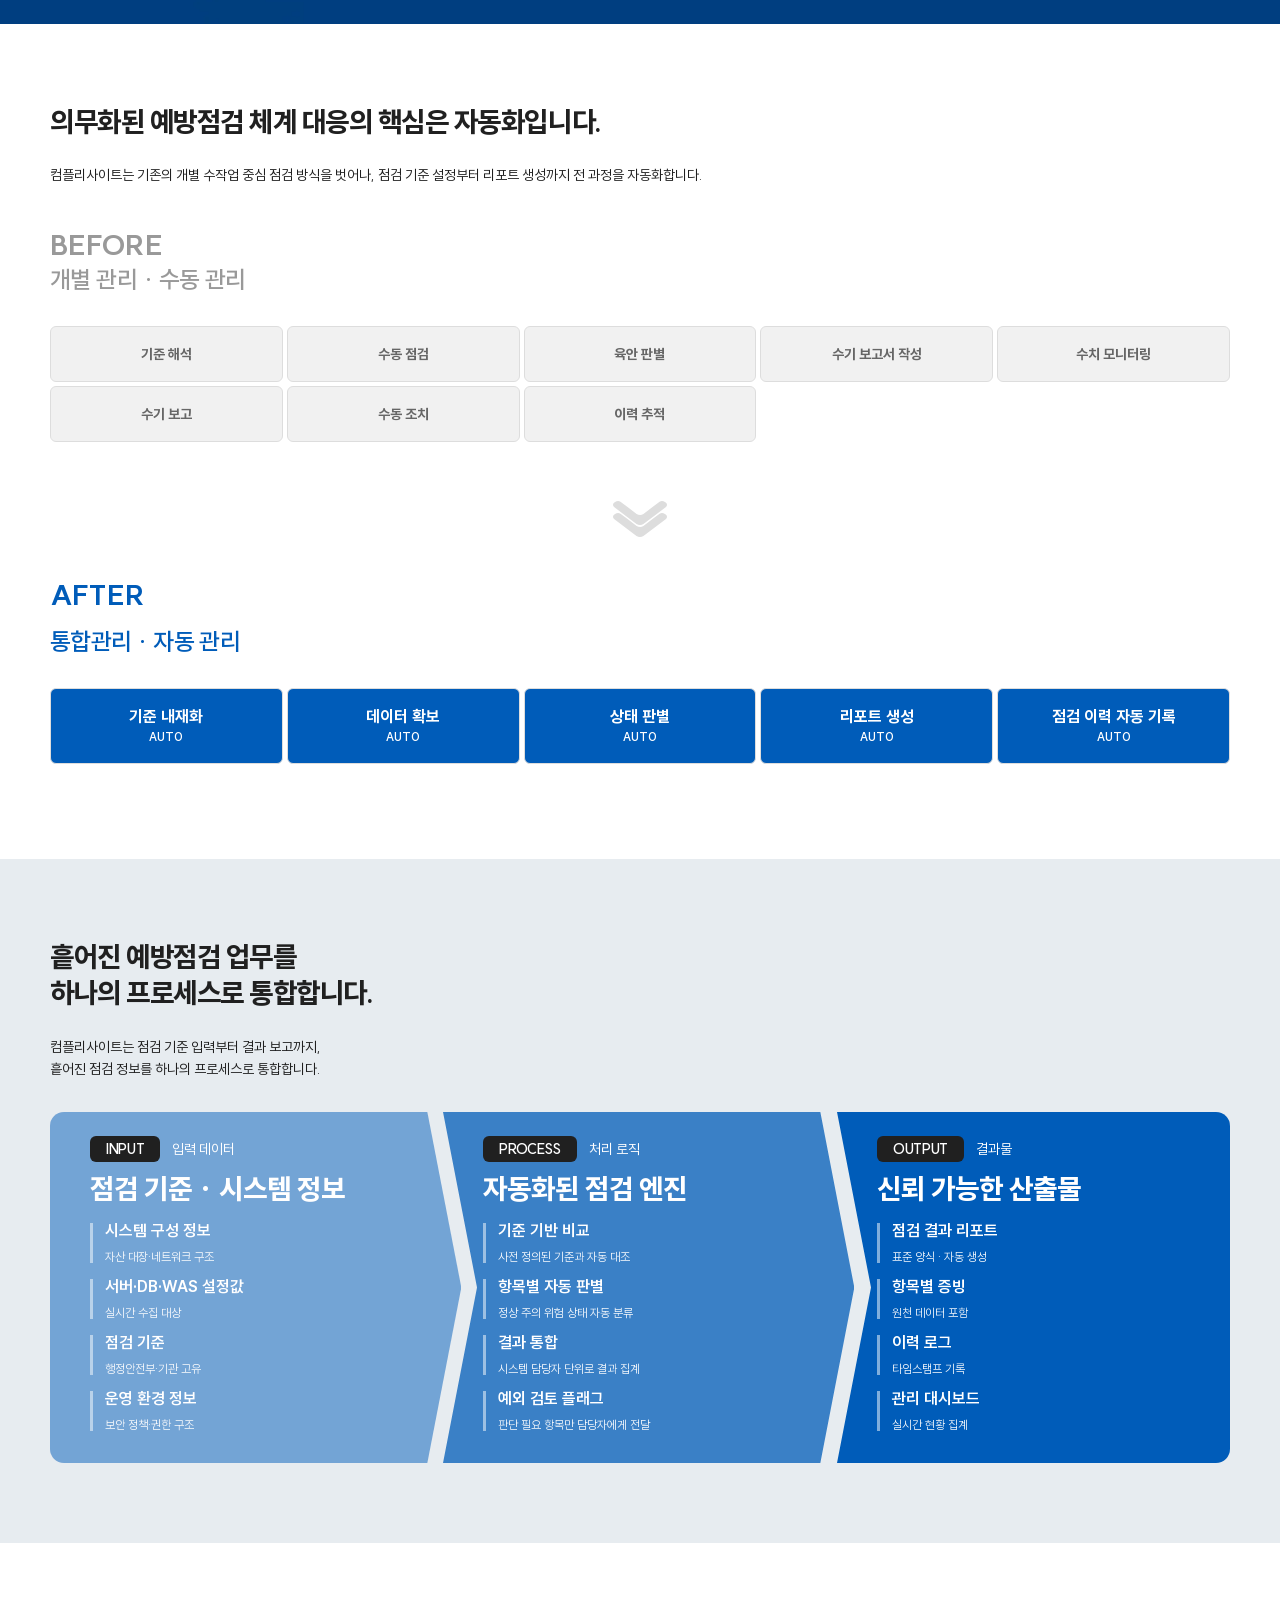
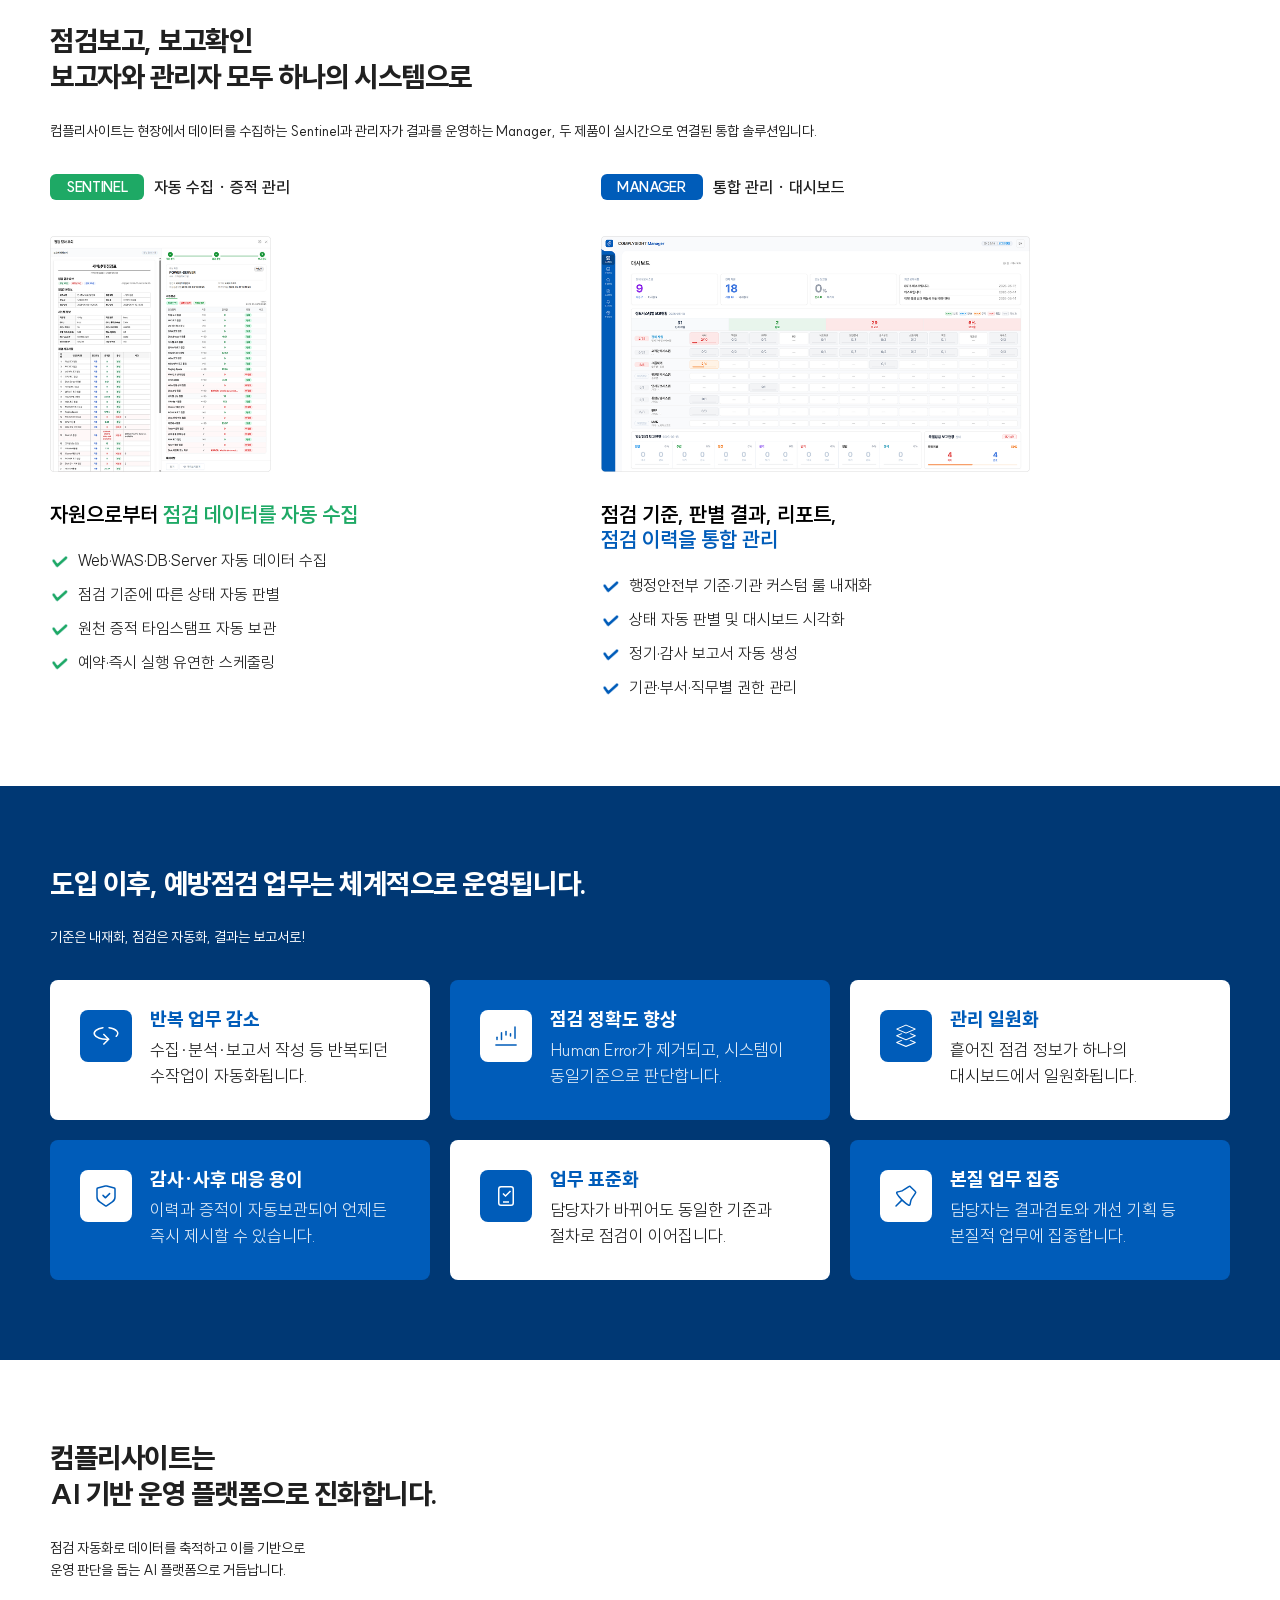
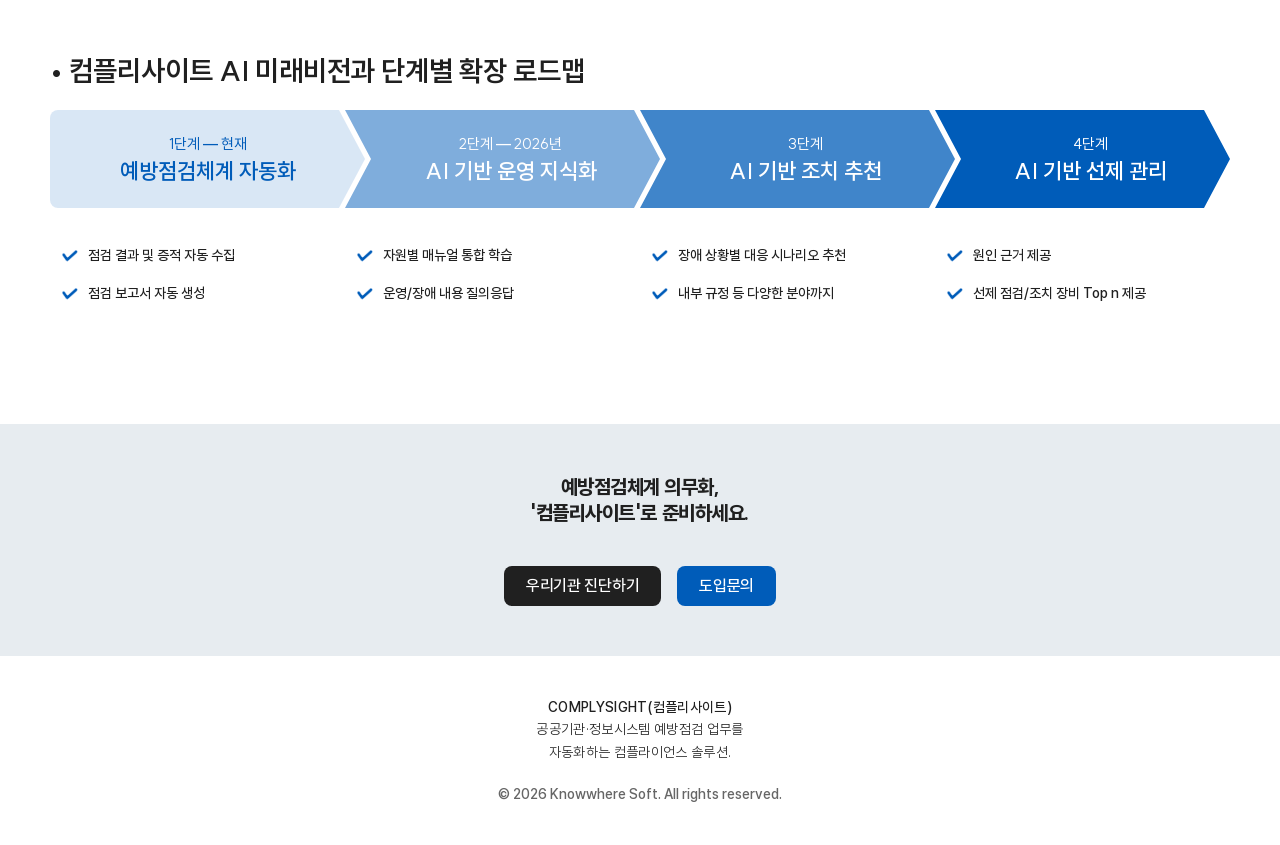
==== commit 50e4214e: "section4 title line-break responsive (br -> br.lg-block) Co-Authored-By: Claude Opus 4.8 <noreply@an" ====
--- a/index.html
+++ b/index.html
@@ -385,7 +385,7 @@
 				<section class="section4 scene" data-scene="after">
 					<div class="contents-wrap">
 						<div class="section-head">
-							<p class="section-tit">의무화된 예방점검 체계 대응의<br>
+							<p class="section-tit">의무화된 예방점검 체계 대응의<br class="lg-block">
 								핵심은 자동화입니다.</p>
 							<p class="section-subtit">컴플리사이트는 기존의 개별 수작업 중심 점검 방식을 벗어나, 점검 기준 설정부터 리포트 생성까지 전 과정을
 								자동화합니다.</p>
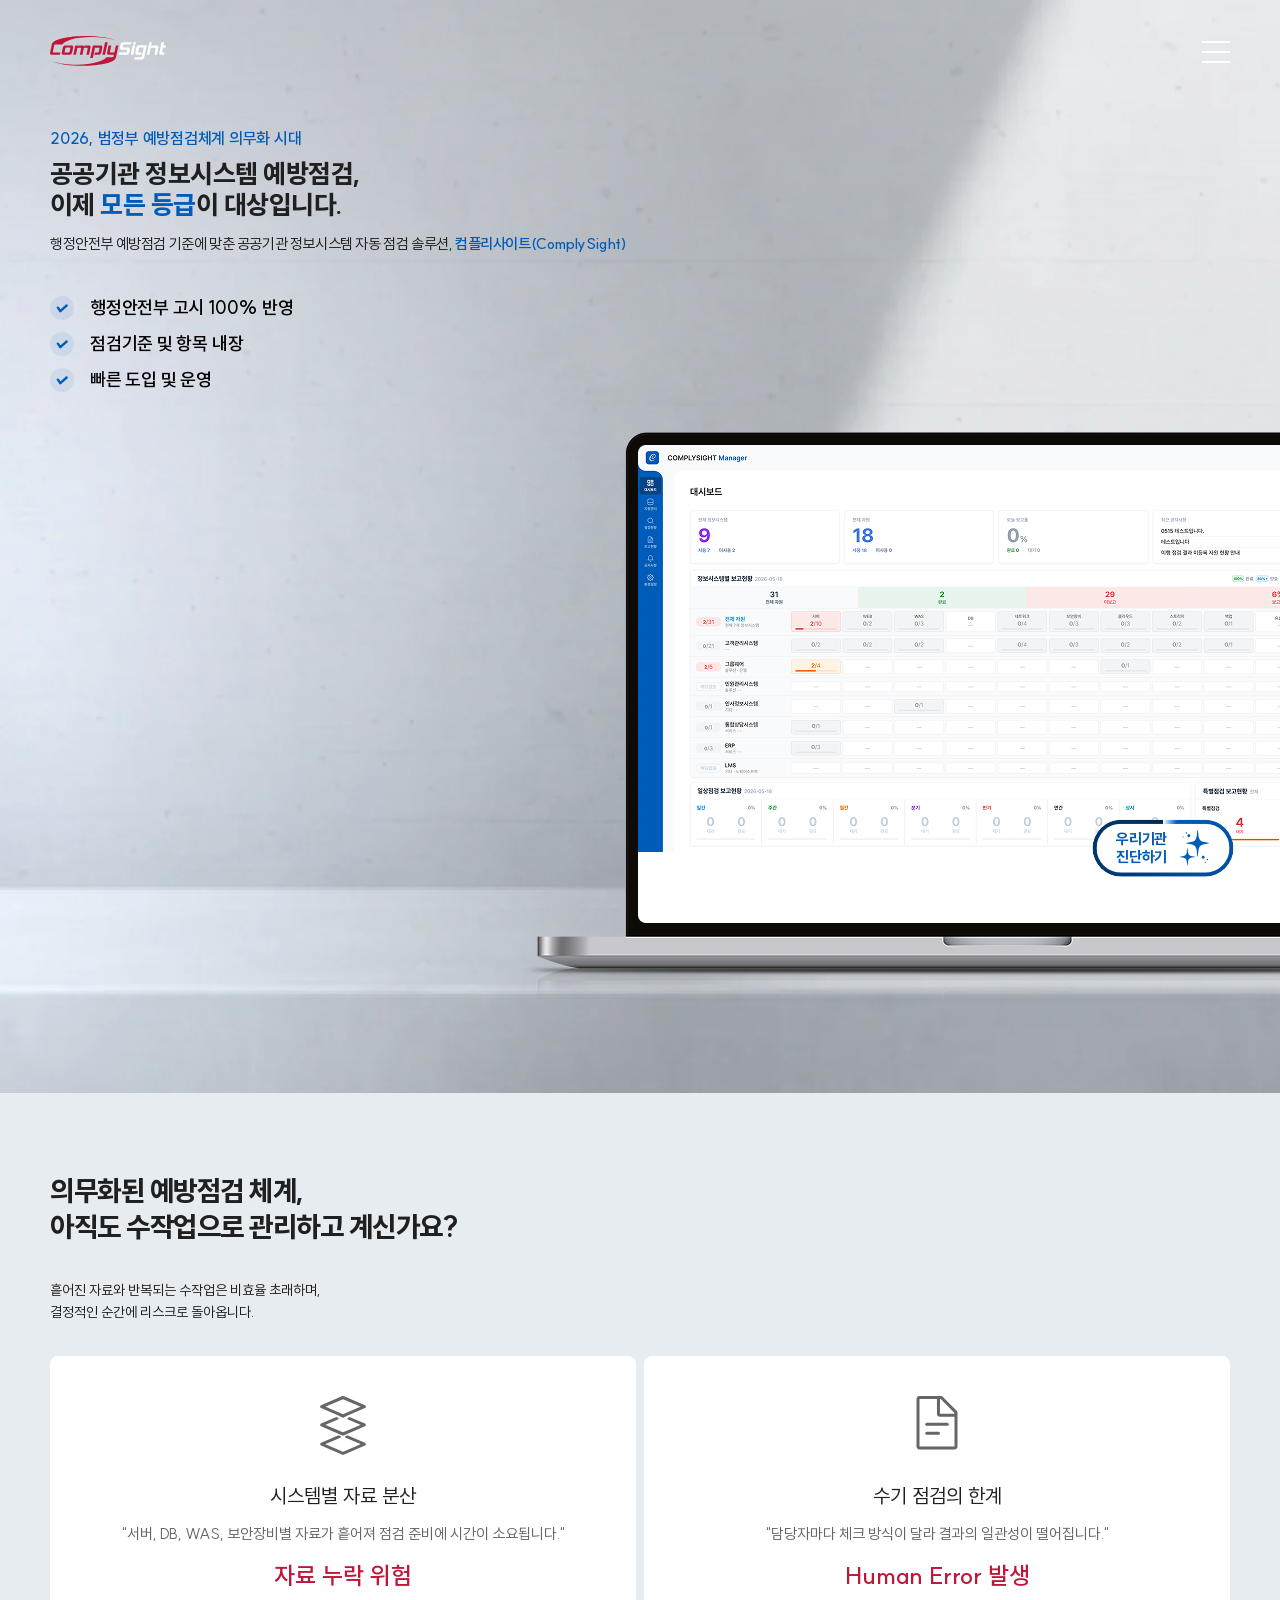
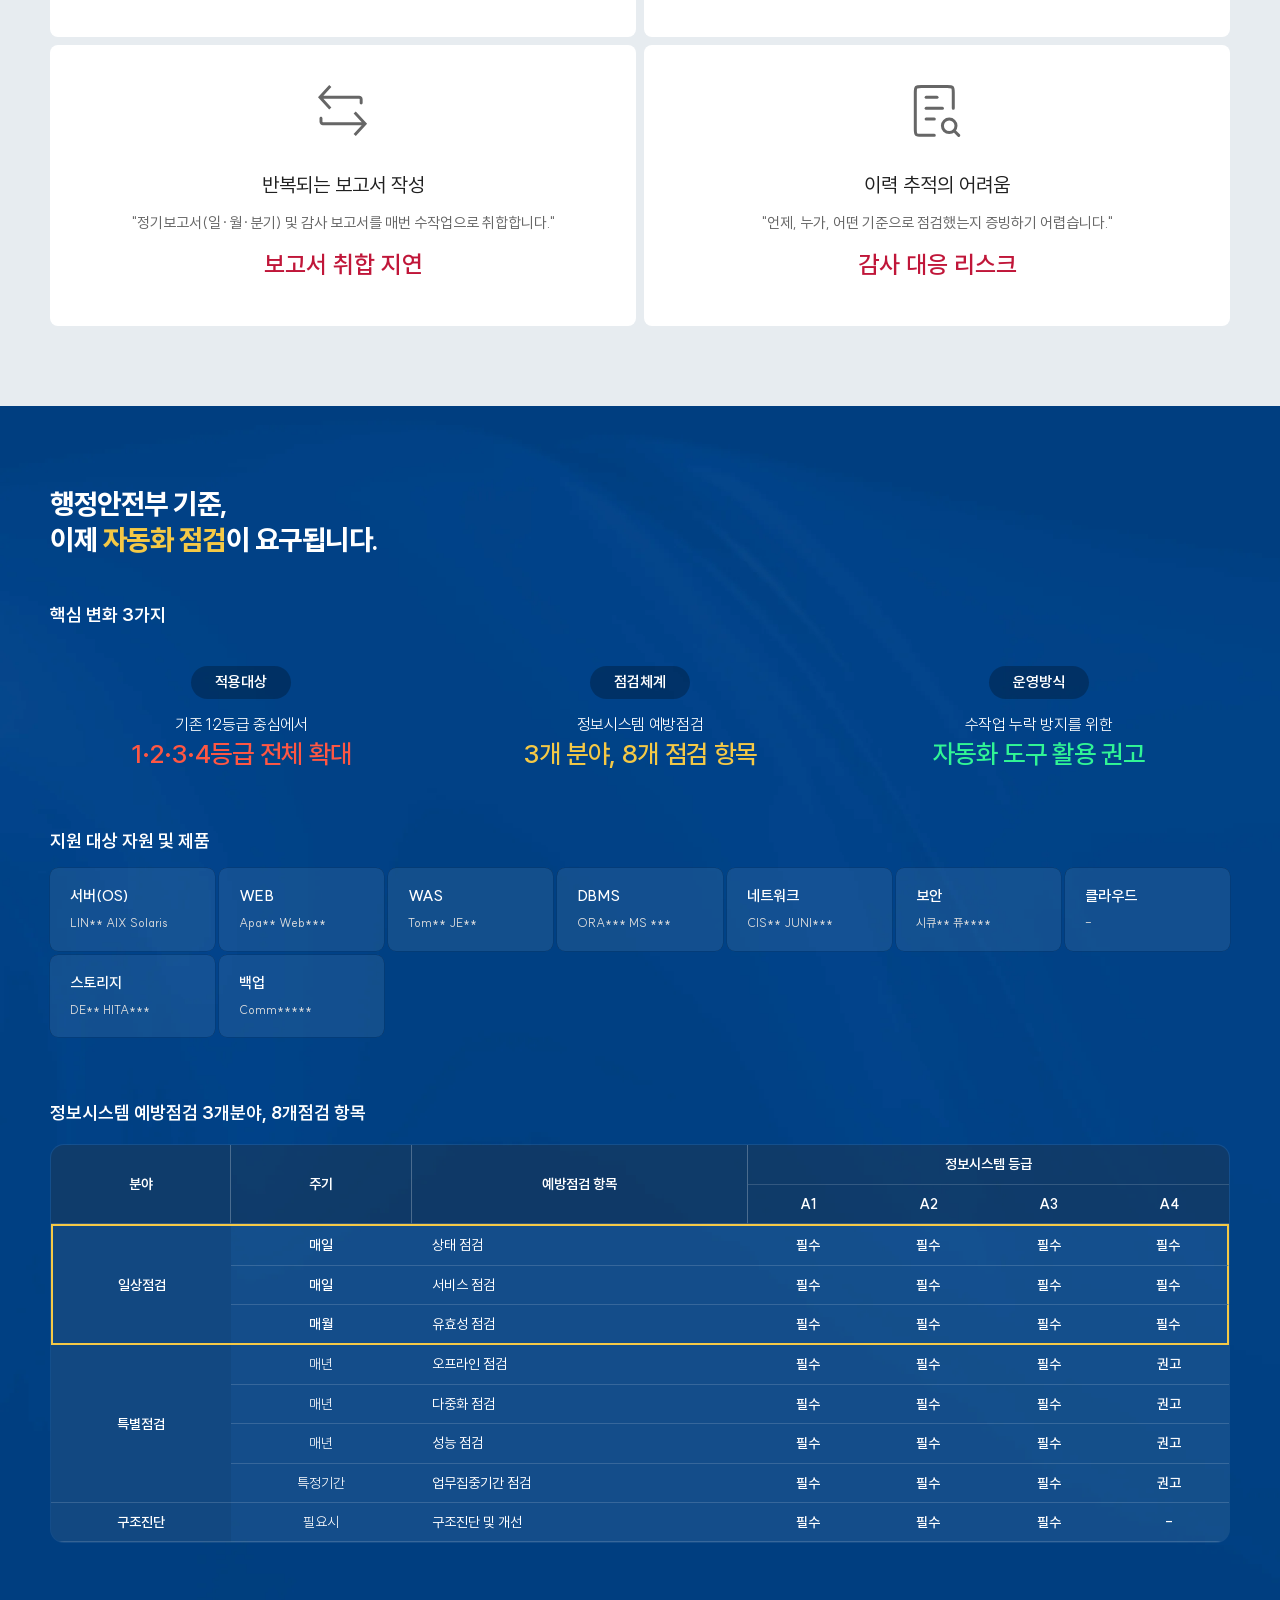
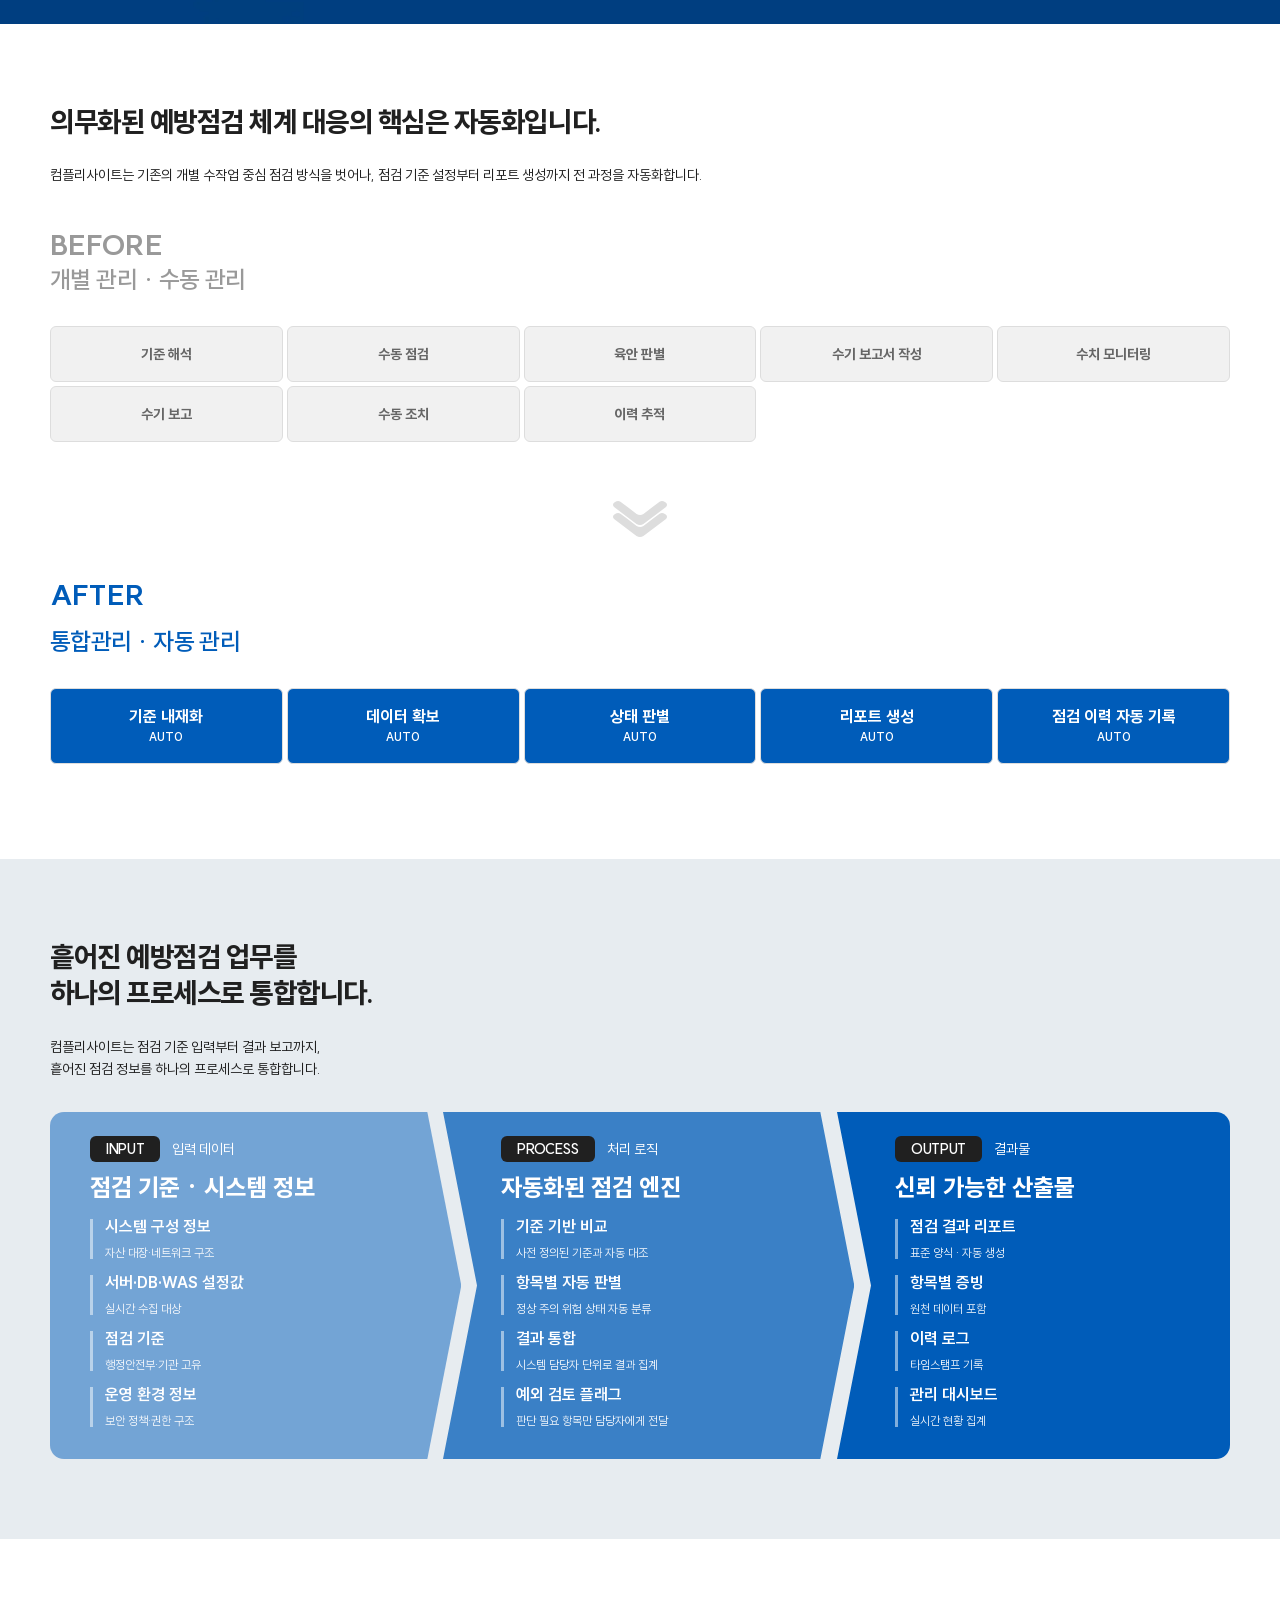
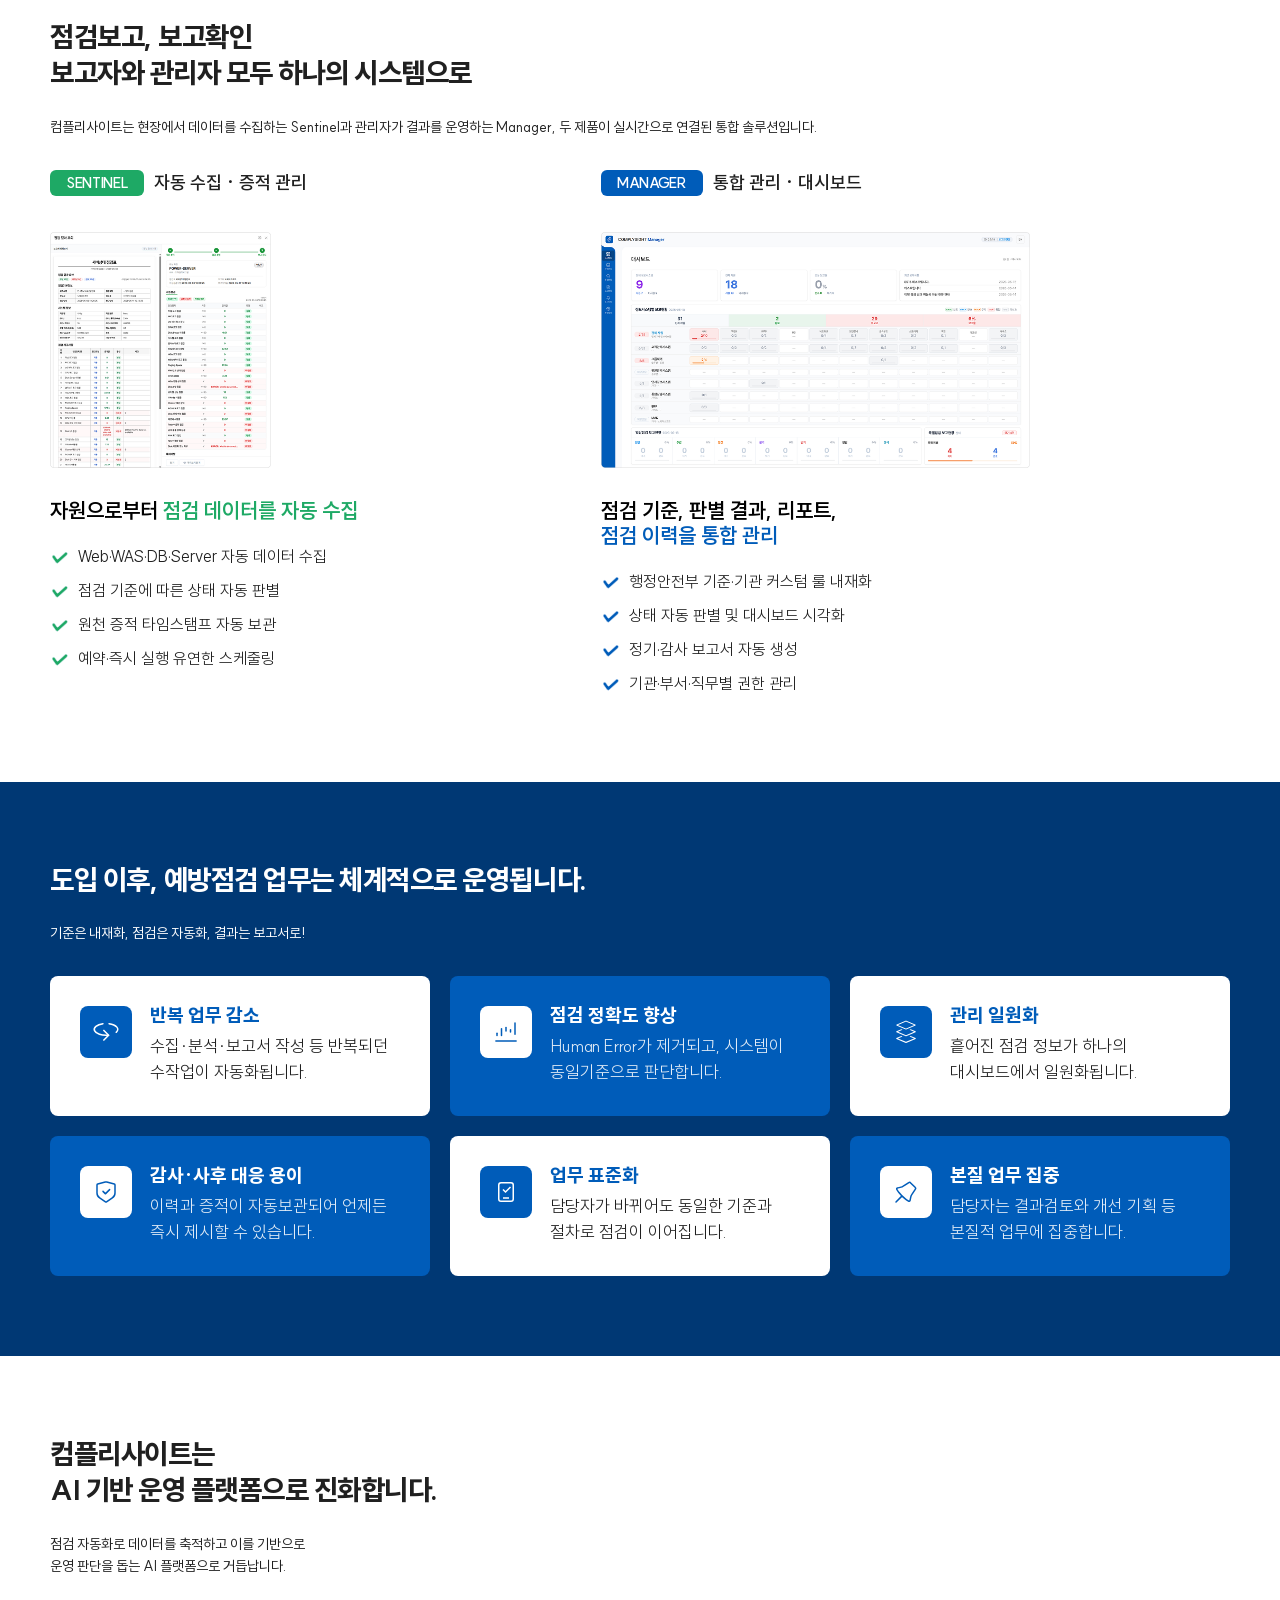
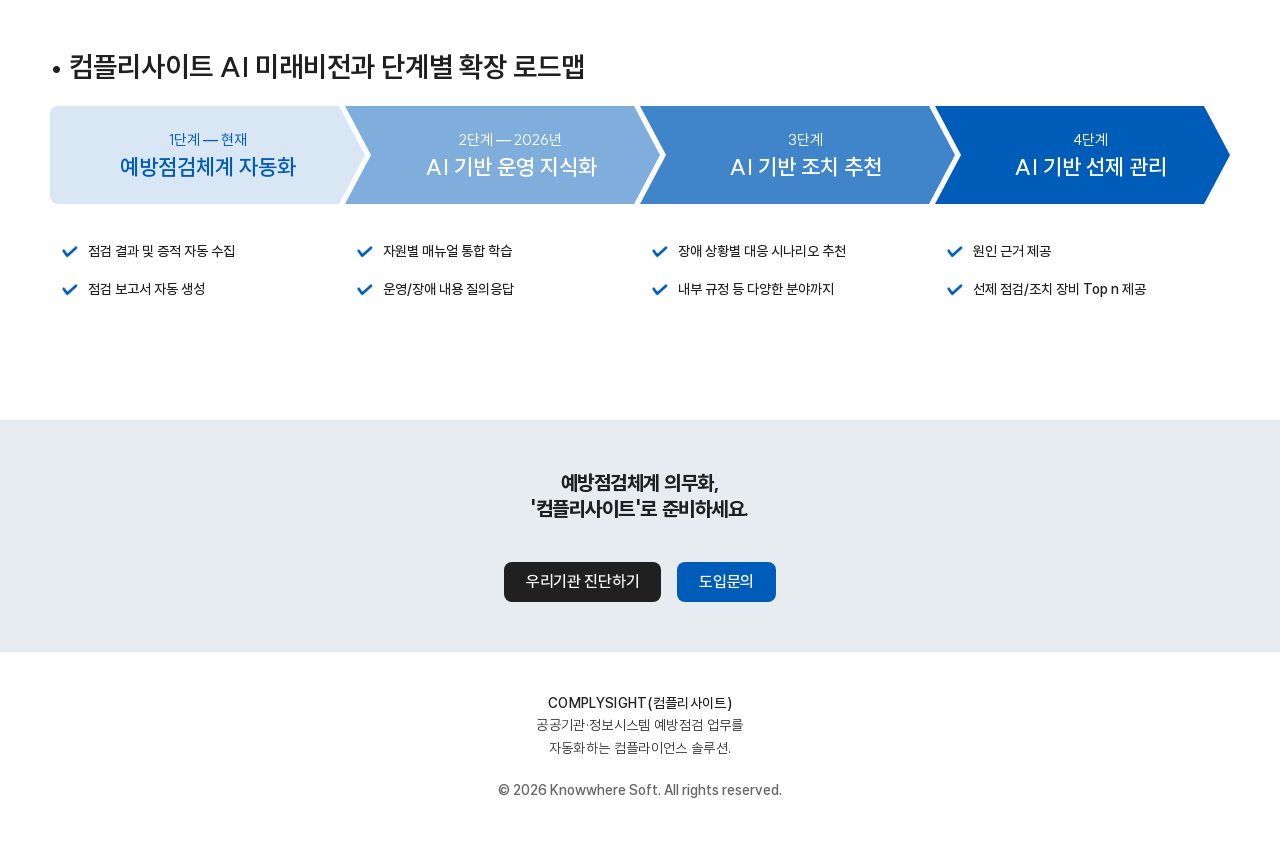
==== commit 73701a17: "Fix markup, dead JS, and broken responsive font-size - index.html: wrap arrow-down in <li> (ul direc" ====
--- a/index.html
+++ b/index.html
@@ -404,7 +404,7 @@
 									<li class="smallbox">이력 추적</li>
 								</ul>
 							</li>
-							<div class="arrow-down">
+							<li class="arrow-down" aria-hidden="true">
 								<svg width="54" height="36" viewBox="0 0 54 36" fill="none"
 									xmlns="http://www.w3.org/2000/svg">
 									<path class="chevron chevron-lower" fill-rule="evenodd" clip-rule="evenodd"
@@ -415,7 +415,7 @@
 										fill="#DDDDDD" />
 								</svg>
 
-							</div>
+							</li>
 							<li class="after">
 								<p class="maintit blue-txt">AFTER <span class="subtit blue-txt">통합관리 · <span
 											class="auto-emph"><i>자</i><i>동</i> <i>관</i><i>리</i></span></span></p>
--- a/css/common.css
+++ b/css/common.css
@@ -128,6 +128,9 @@
     height: 100%;
     -webkit-overflow-scrolling: touch;
     overflow-scrolling: touch;
+    /* 뷰포트 위 콘텐츠(폰트/이미지 로드 등)의 높이 변화 시 브라우저가 scrollTop을
+       자동 보정(스크롤 앵커링)하면서 헤더가 의도치 않게 노출되는 것을 막는다. */
+    overflow-anchor: none;
 }
 body {
     line-height: 100%;
@@ -805,6 +808,9 @@
     section + section {
         padding: calc(80 * var(--u)) 0;
     }
+    .layerPop-contents {
+        padding: 36px 50px;
+    }
     .cards {
         grid-template-columns: repeat(2, 1fr);
         margin-top: 0;
@@ -813,6 +819,7 @@
     .table-scroll {
         padding: 0;
     }
+    /* footer */
     .footer {
         padding: calc(40 * var(--u)) calc(50 * var(--u));
     }
@@ -823,12 +830,17 @@
     .footer-copy {
         white-space: nowrap;
     }
+    /* // footer */
 }
 @media screen and (max-width: 768px), screen and (orientation: portrait) {
     .header > .contents-wrap {
         padding: 0 20px;
         margin: 30px auto;
     }
+    .layerPop-contents {
+        padding: 36px 20px;
+    }
+    /* card */
     .cards {
         grid-template-columns: 1fr;
     }
@@ -857,4 +869,5 @@
     .card-danger {
         font-size: var(--font-primary);
     }
-}
+    /* //card */
+}
--- a/css/main.css
+++ b/css/main.css
@@ -311,13 +311,12 @@
 }
 .ipo-card {
     position: relative;
-    padding: calc(38 * var(--u)) calc(46 * var(--u)) calc(38 * var(--u)) calc(40 * var(--u));
+    padding: calc(60 * var(--u)) calc(46 * var(--u)) calc(70 * var(--u)) calc(40 * var(--u));
     color: var(--color-white);
     min-height: calc(330 * var(--u));
-    /* 내용을 세로 중앙 정렬 → min-height로 남는 공간이 위아래 동일하게 분배 */
     display: flex;
     flex-direction: column;
-    justify-content: center;
+    justify-content: flex-start;
     clip-path: polygon(0 0, calc(100% - 34 * var(--u)) 0, 100% 50%, calc(100% - 34 * var(--u)) 100%, 0 100%, calc(34 * var(--u)) 50%);
 }
 .ipo-card:first-child {
@@ -390,7 +389,7 @@
     border-radius: calc(6 * var(--u));
 }
 .ipo-card h3 {
-    font-size: calc(28 * var(--u));
+    font-size: var(--font-large);
     font-weight: 800;
     margin-bottom: calc(39 * var(--u));
 }
@@ -439,7 +438,8 @@
 }
 .product-shot {
     margin-bottom: calc(30 * var(--u));
-    overflow: hidden;
+    /* hover 시 img가 위로 떠오르고 그림자(drop-shadow)가 박스 밖으로 나와도 안 잘리게 */
+    overflow: visible;
     height: calc(446 * var(--u));
 }
 .product-shot img {
@@ -448,6 +448,10 @@
     height: 100%;
     object-fit: contain;
     object-position: left top;
+    /* hover lift/그림자 전이(빠져나올 때도 부드럽게) */
+    transition:
+        transform 0.25s ease,
+        filter 0.25s ease;
 }
 .product-col h3 {
     font-size: calc(26 * var(--u));
@@ -522,6 +526,19 @@
         transform 0.25s ease,
         box-shadow 0.25s ease;
 }
+/* product-shot(object-fit로 레터박스됨)은 box-shadow가 빈 공백에 생기므로
+   실제 이미지 모양을 따라가는 drop-shadow 사용 */
+/* ipo-card: 셰브론이 서로 겹쳐 있어(뒤 카드가 위) hover 시 맨 앞으로 올려 가려짐을
+   막고 살짝 떠오르게만 한다(그림자 없음). */
+.ipo-card.reveal:hover {
+    z-index: 10;
+    transform: translateY(calc(-6 * var(--u)));
+    transition: transform 0.25s ease;
+}
+.product-shot:hover img {
+    transform: translateY(calc(-6 * var(--u)));
+    filter: drop-shadow(0 calc(8 * var(--u)) calc(16 * var(--u)) rgba(0, 0, 0, 0.22));
+}
 .benefit-ico {
     flex: none;
     width: calc(52 * var(--u));
@@ -738,7 +755,7 @@
     .rev-right {
         width: 100%;
     }
-    /* //section3 */
+
     .product-grid {
         grid-template-columns: repeat(auto-fit, minmax(149px, 1fr));
         gap: 4px;
@@ -746,7 +763,9 @@
     .product-label {
         margin-top: calc(40 * var(--u));
     }
-
+    /* //section3 */
+
+    /* section4 */
     .maintit {
         font-size: calc(28 * var(--u));
     }
@@ -778,17 +797,21 @@
         display: block;
         margin-top: 8px;
     }
+    /* //section4 */
+
+    /* section5 */
     .ipo-card {
         padding: calc(24 * var(--u)) calc(40 * var(--u)) calc(32 * var(--u));
     }
     .ipo-card:not(:first-child) {
-        padding-left: calc(40 * var(--u));
-    }
+        padding-left: calc(58 * var(--u));
+    }
+
     .ipo-head {
         font-size: var(--font-small);
     }
     .ipo-card h3 {
-        font-size: var(--font-large);
+        font-size: calc(24 * var(--u));
         margin-bottom: calc(20 * var(--u));
     }
 
@@ -811,8 +834,11 @@
     .ipo-pill.dark {
         font-size: var(--font-small);
     }
+    /* //section5 */
+
+    /* section6 */
     .product-tag {
-        font-size: calc(var(--font-primary) * var(--u));
+        font-size: calc(18 * var(--u));
     }
 
     .product-col h3 {
@@ -822,9 +848,15 @@
     .product-shot {
         height: calc(236 * var(--u));
     }
+    /* //section6 */
+
+    /* section7 */
     .benefit-card {
         padding: calc(30 * var(--u));
     }
+    /* //section7 */
+
+    /* section8 */
     .road-col .check-list {
         padding: 0 calc(10 * var(--u));
     }
@@ -838,6 +870,9 @@
     .road-col .check-list li {
         font-size: var(--font-small);
     }
+    /* // section8 */
+
+    /* cta-box */
     .cta-box {
         padding: 50px;
     }
@@ -850,6 +885,7 @@
         letter-spacing: -0.32px;
         white-space: nowrap;
     }
+    /* //cta-box */
 }
 @media screen and (max-width: 768px) {
     /* section1 */
@@ -873,25 +909,28 @@
         grid-template-columns: repeat(2, 1fr);
     }
     /* //section4 */
+
     /* section5 */
     .ipo-flow {
         grid-template-columns: 1fr;
         gap: 0;
     }
     .ipo-card {
-        /* 위: 가운데 홈(노치) / 아래: 가운데 화살표(아래로 향함) */
         clip-path: polygon(0 0, 50% calc(34 * var(--u)), 100% 0, 100% calc(100% - 34 * var(--u)), 50% 100%, 0 calc(100% - 34 * var(--u)));
         margin-right: 0;
         margin-bottom: calc(-18 * var(--u));
         border-radius: 0;
         min-height: auto;
-        /* 위 노치(34u) 아래로 콘텐츠가 너무 붙지 않게 상단 여백 확대 */
         padding: calc(50 * var(--u)) calc(40 * var(--u)) calc(60 * var(--u));
     }
     /* 첫 카드: 위는 평평, 아래만 화살표 */
     .ipo-card:first-child {
         clip-path: polygon(0 0, 100% 0, 100% calc(100% - 34 * var(--u)), 50% 100%, 0 calc(100% - 34 * var(--u)));
         border-radius: calc(14 * var(--u)) calc(14 * var(--u)) 0 0;
+    }
+    .ipo-card:not(:first-child) {
+        padding-left: calc(30 * var(--u));
+        padding-top: calc(60 * var(--u));
     }
     /* 마지막 카드: 위는 홈, 아래는 평평 */
     .ipo-output {
@@ -907,24 +946,30 @@
     .product-cols {
         grid-template-columns: 1fr;
     }
+    /* //section5 */
+
+    /* section6 */
+    .product-tag {
+        margin-bottom: 16px;
+    }
+    .product-grid {
+        grid-template-columns: repeat(3, 1fr);
+    }
+    .product-shot {
+        height: auto;
+    }
+    /* //section6 */
+
+    /* section7 */
+    .benefit-card p {
+        font-size: var(--font-small);
+    }
+    /* //section7 */
+
+    /* section8 */
     .roadmap {
         margin-bottom: 0;
     }
-    .product-tag {
-        margin-bottom: 16px;
-    }
-    .product-grid {
-        grid-template-columns: repeat(3, 1fr);
-    }
-    .product-shot {
-        height: auto;
-    }
-    /* //section5 */
-
-    .benefit-card p {
-        font-size: var(--font-small);
-    }
-    /* section8: road-step 화살표 (깊이 16으로 덜 뾰족하게 + 상하 대칭 패딩으로 가운데 정렬) */
     .road-label {
         font-size: 17px;
         margin-top: 32px;
@@ -933,7 +978,6 @@
         width: 100%;
         clip-path: polygon(0 0, 50% calc(16 * var(--u)), 100% 0, 100% calc(100% - 16 * var(--u)), 50% 100%, 0 calc(100% - 16 * var(--u)));
         border-radius: 0;
-        /* padding: calc(50 * var(--u)) calc(30 * var(--u)) calc(38 * var(--u)); */
         padding: calc(34 * var(--u)) calc(30 * var(--u));
     }
     /* 세로 스택이라 가로 겹침(너비 +20)은 해제 */
@@ -960,7 +1004,7 @@
     .check-list li::before {
         top: calc(6 * var(--u));
     }
-    /* //section8: road-step화살표*/
+    /* //section8*/
 }
 
 /**************************Start:motion (등장 효과) ***************************/
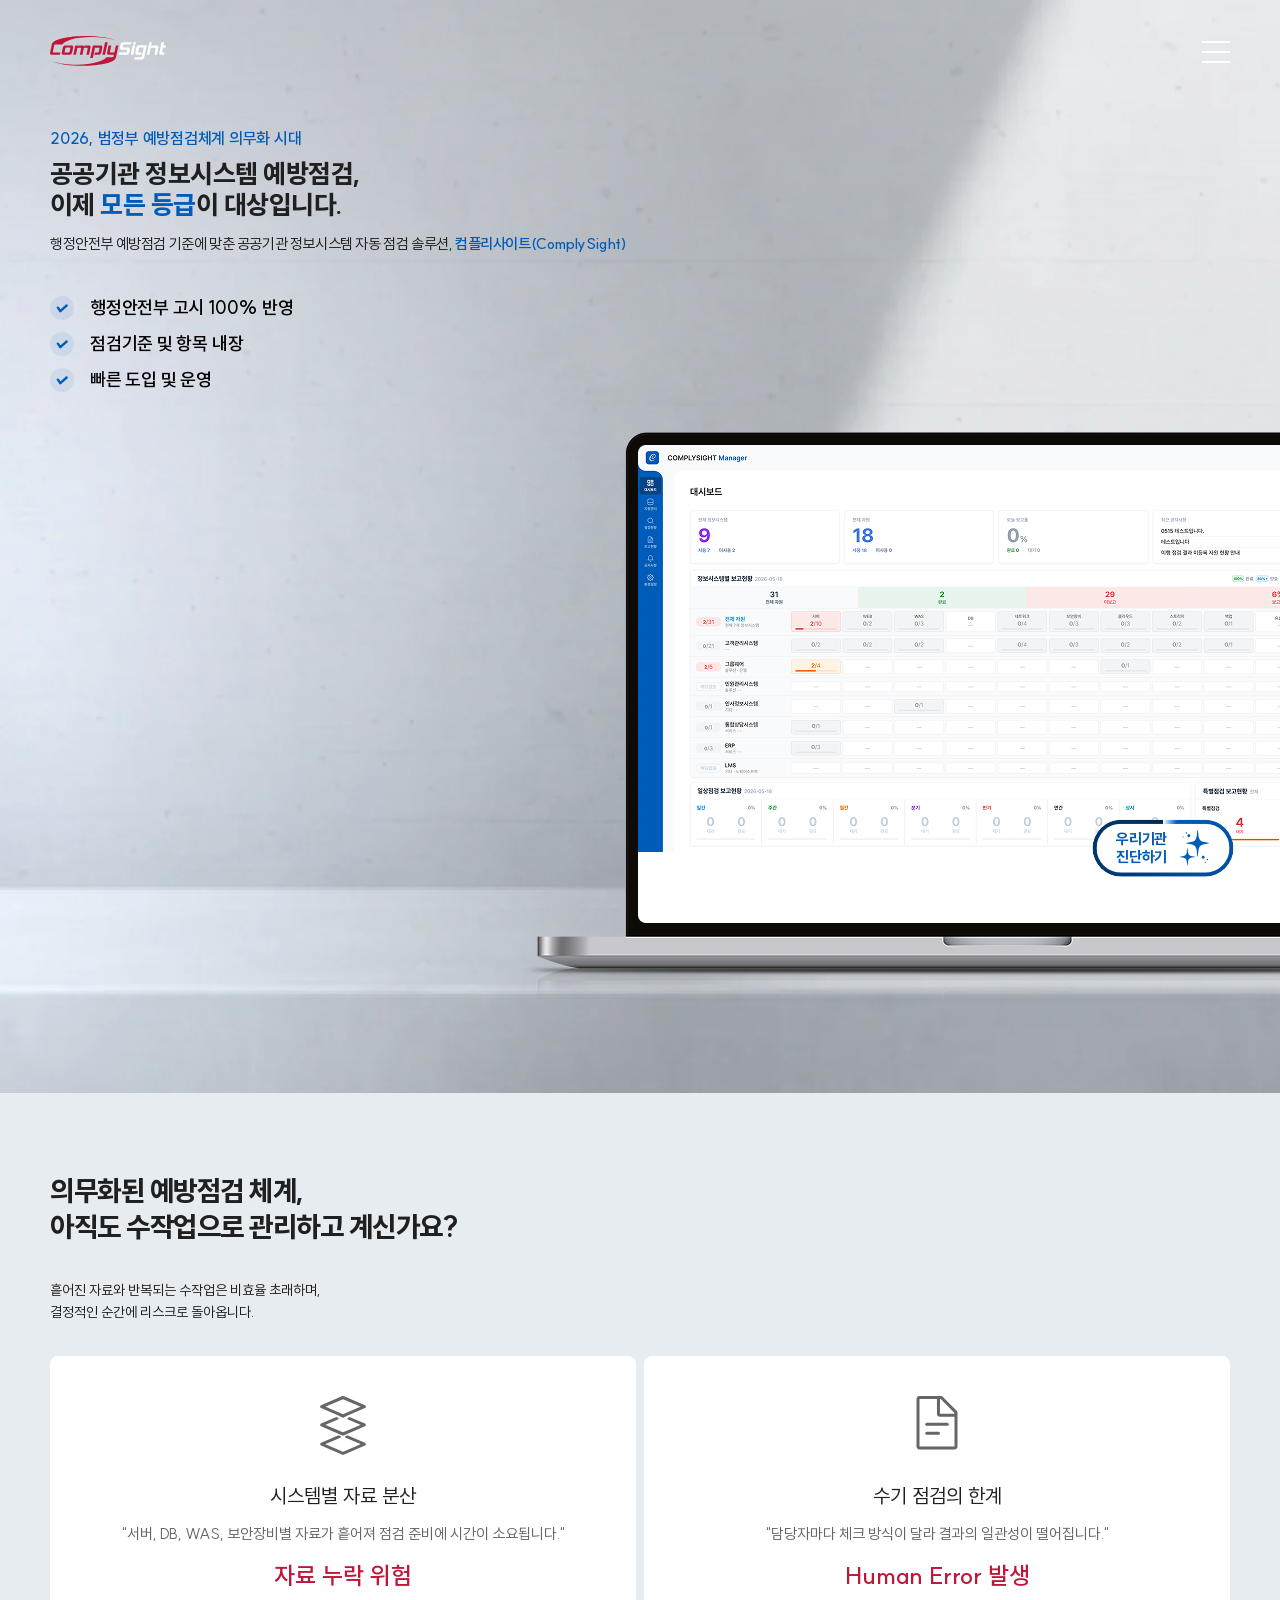
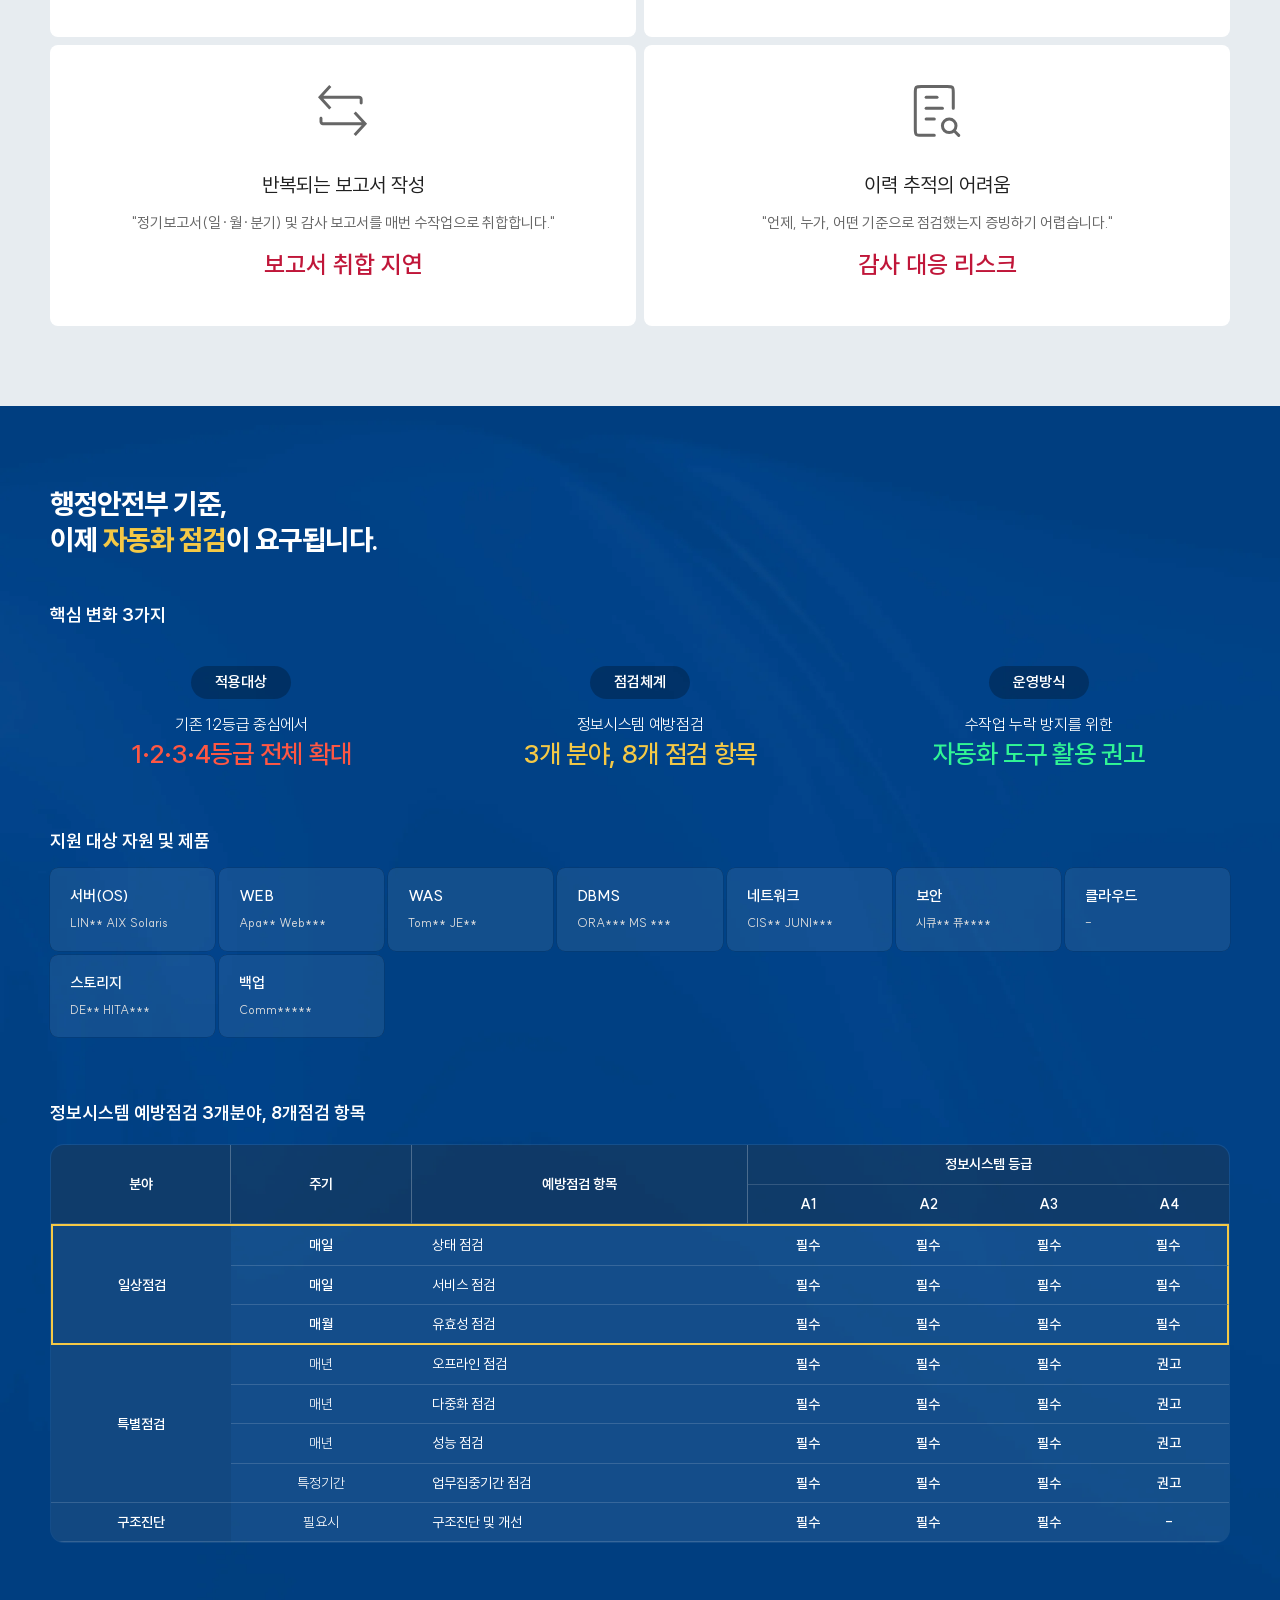
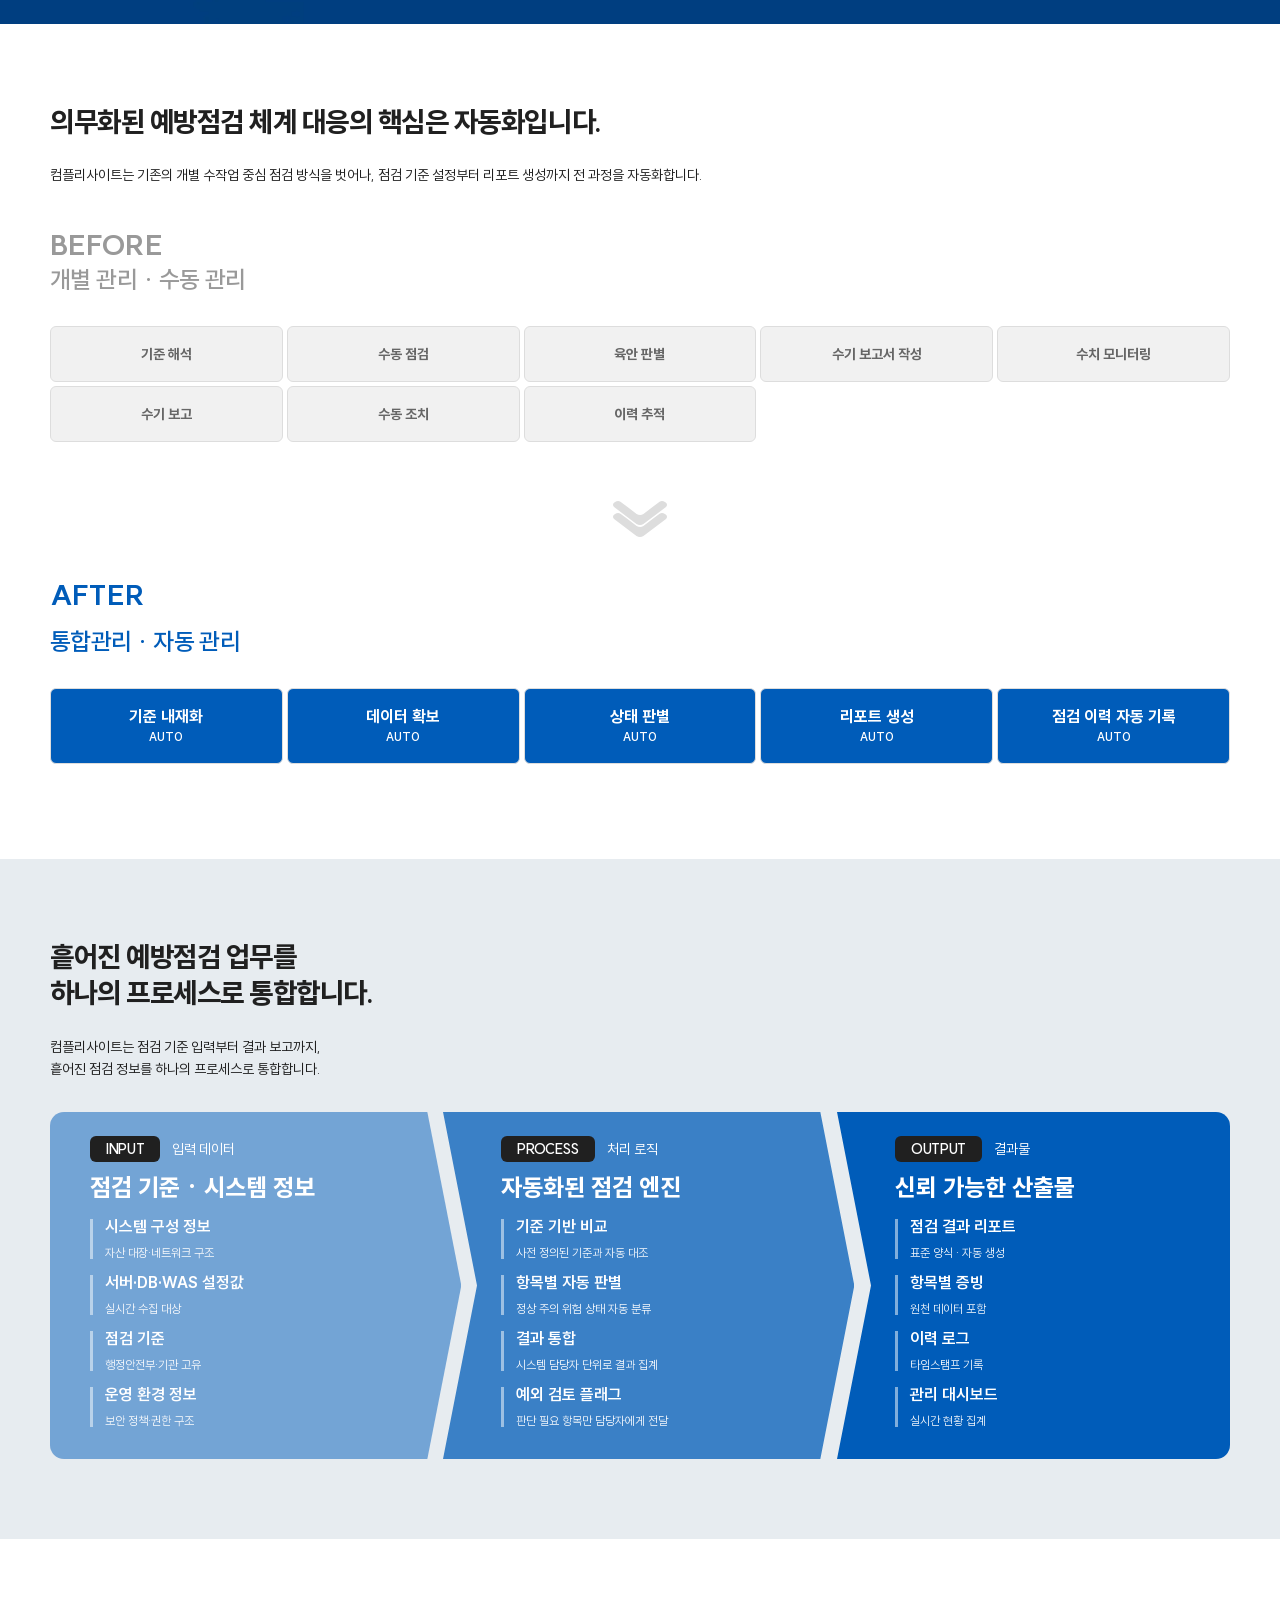
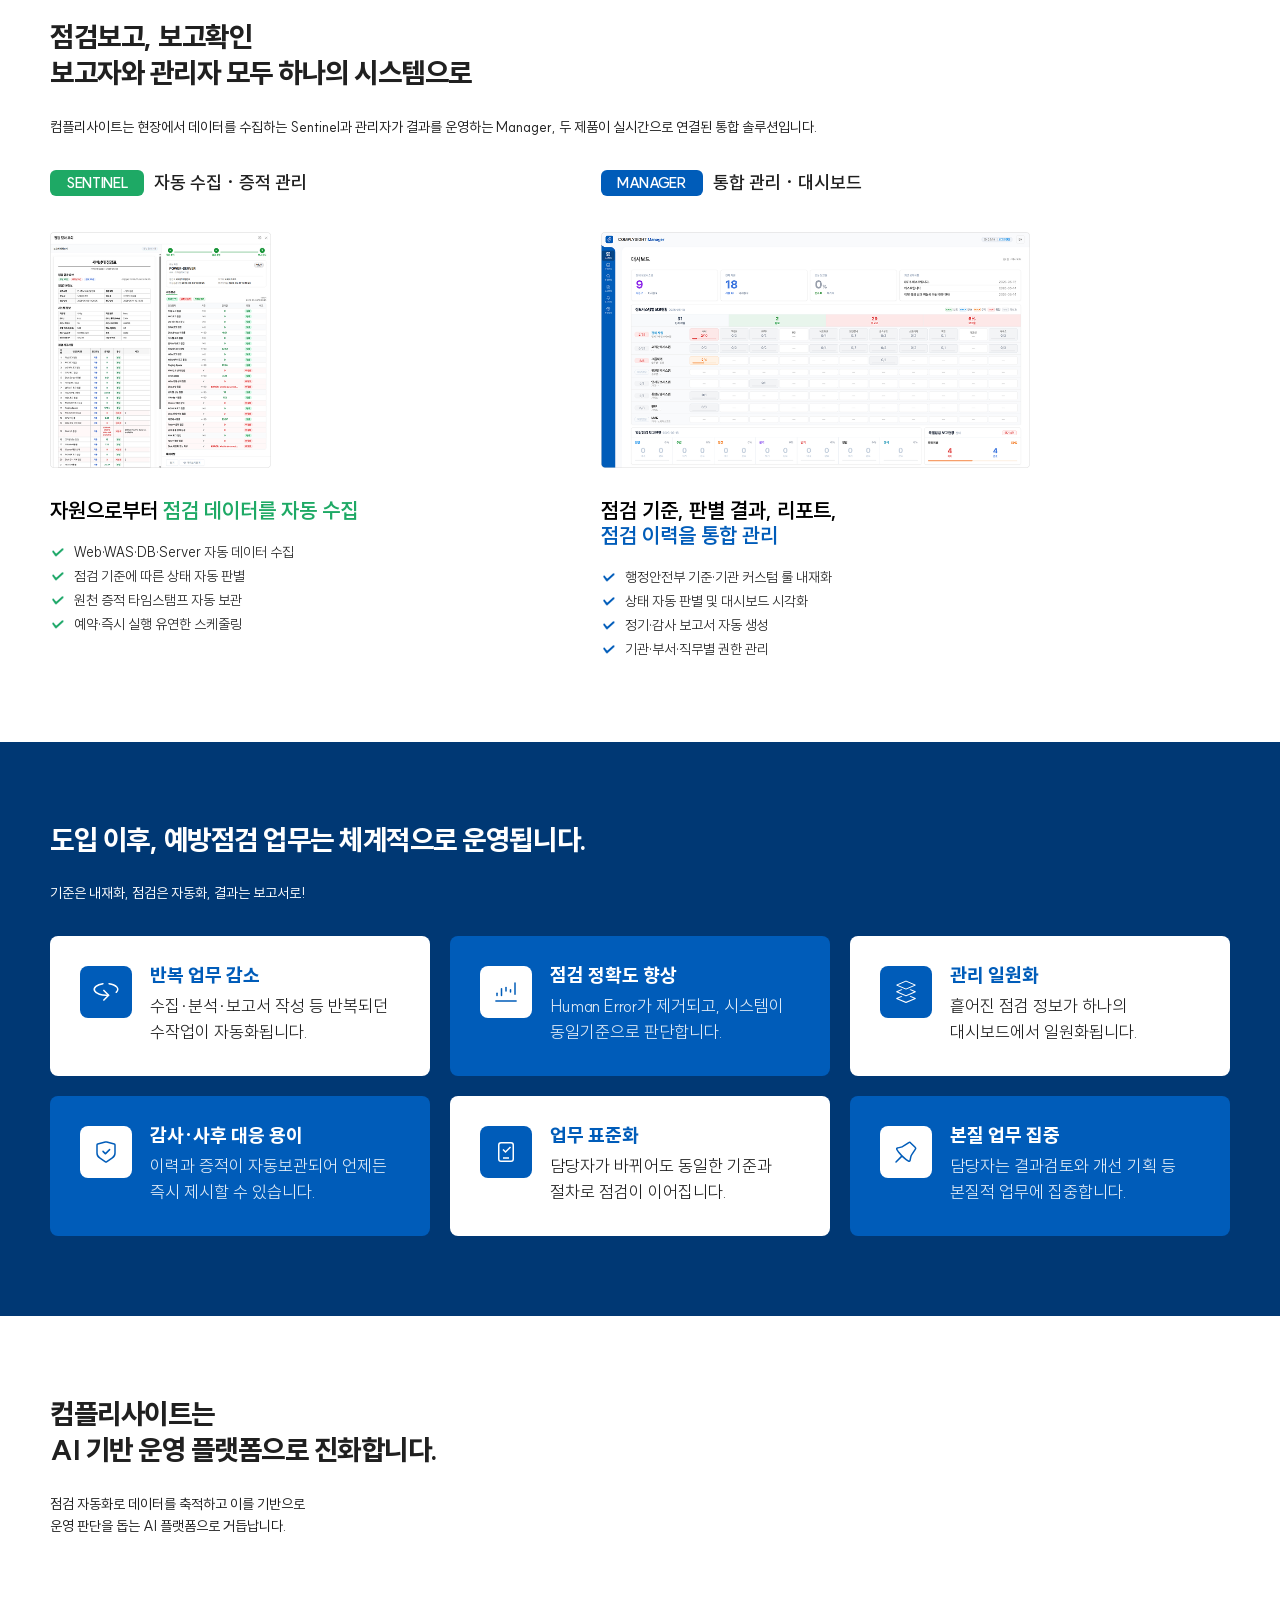
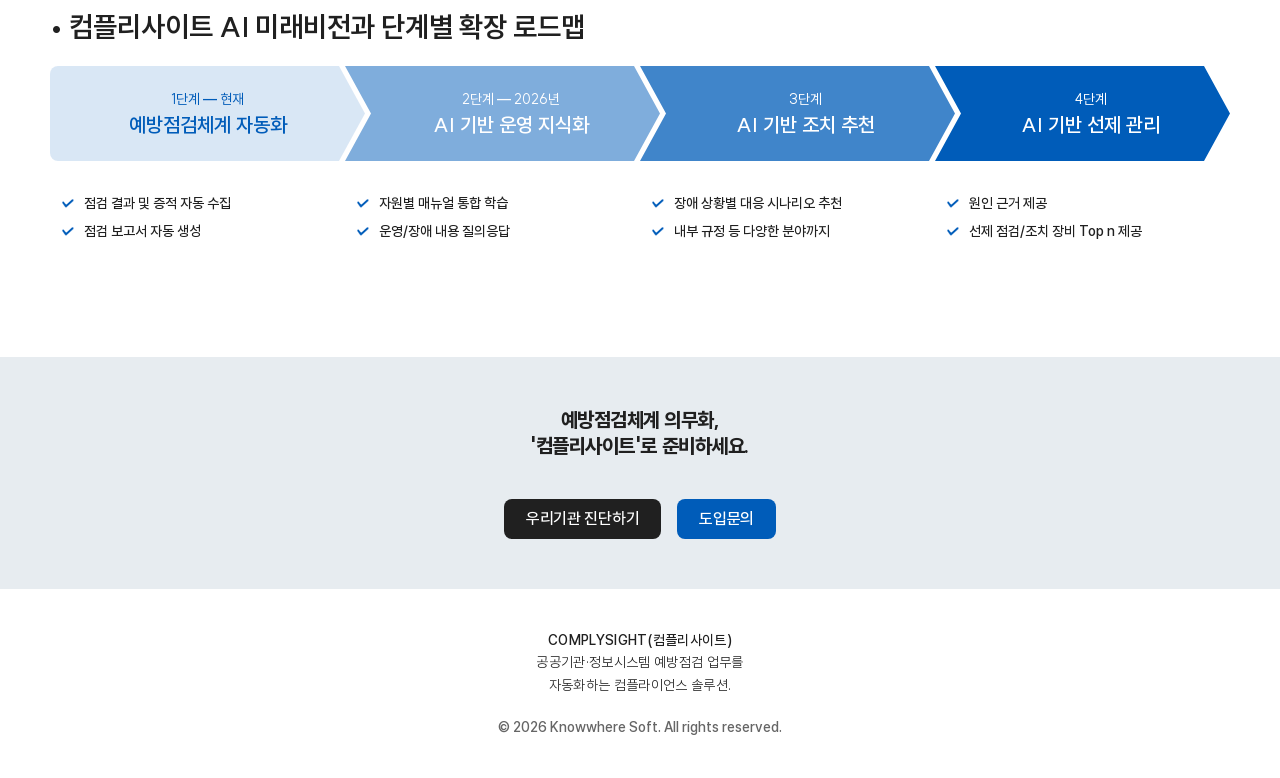
==== commit 7eb5e864: "Adjust hero padding/roadmap fonts; set intro buttons href to "#" Co-Authored-By: Claude Opus 4.8 <no" ====
--- a/index.html
+++ b/index.html
@@ -62,8 +62,8 @@
 						<li><a href="#contact" class="gnb-menu">가격</a></li>
 					</ul>
 					<div class="buttons lg-none">
-						<a href="" class="btn introbtn blackbg">예방점검 항목 확인</a>
-						<a href="" class="btn introbtn bluebg">도입 문의</a>
+						<a href="#" class="btn introbtn blackbg">예방점검 항목 확인</a>
+						<a href="#" class="btn introbtn bluebg">도입 문의</a>
 					</div>
 					<!-- //pc용 -->
 					<button type="button" class="btn btn-hamburger" aria-label="메뉴 열기" aria-expanded="false"
@@ -103,8 +103,8 @@
 								</li>
 							</ul>
 							<div class="buttons popbottomBtn">
-								<a href="" class="btn intro-smallbtn blackbg">예방점검 항목 확인</a>
-								<a href="" class="btn intro-smallbtn bluebg">도입 문의</a>
+								<a href="#" class="btn intro-smallbtn blackbg">예방점검 항목 확인</a>
+								<a href="#" class="btn intro-smallbtn bluebg">도입 문의</a>
 							</div>
 						</div>
 
--- a/css/main.css
+++ b/css/main.css
@@ -33,12 +33,11 @@
        화면 폭에 비례해 배치 → 넓은 화면에서도 글씨는 좌측, 노트북은 우측으로 퍼짐 */
     max-width: 85vw;
     margin: 0 auto 0 calc(200 * var(--hu));
+    padding-top: calc(260 * var(--hu));
 }
 
 .visual-contents {
-    flex: 1;
     align-self: flex-start;
-    padding-top: calc(260 * var(--hu));
 }
 .visual-subtit {
     font-size: calc(24 * var(--hu));
@@ -848,6 +847,16 @@
     .product-shot {
         height: calc(236 * var(--u));
     }
+    .check-list li {
+        height: 24px;
+        font-size: var(--font-small);
+        padding-left: calc(24 * var(--u));
+    }
+    .check-list li::before {
+        top: calc(7 * var(--u));
+        width: calc(12 * var(--u));
+        height: calc(10 * var(--u));
+    }
     /* //section6 */
 
     /* section7 */
@@ -861,15 +870,17 @@
         padding: 0 calc(10 * var(--u));
     }
     .road-step .road-stage {
+        font-size: var(--font-small);
         text-align: center;
     }
     .road-step h3 {
-        font-size: calc(22 * var(--u));
+        font-size: var(--font-medium);
         text-align: center;
     }
     .road-col .check-list li {
         font-size: var(--font-small);
     }
+
     /* // section8 */
 
     /* cta-box */
@@ -998,12 +1009,7 @@
         margin-bottom: calc(20 * var(--u));
         margin-top: calc(5 * var(--u));
     }
-    .check-list li {
-        height: 24px;
-    }
-    .check-list li::before {
-        top: calc(6 * var(--u));
-    }
+
     /* //section8*/
 }
 
